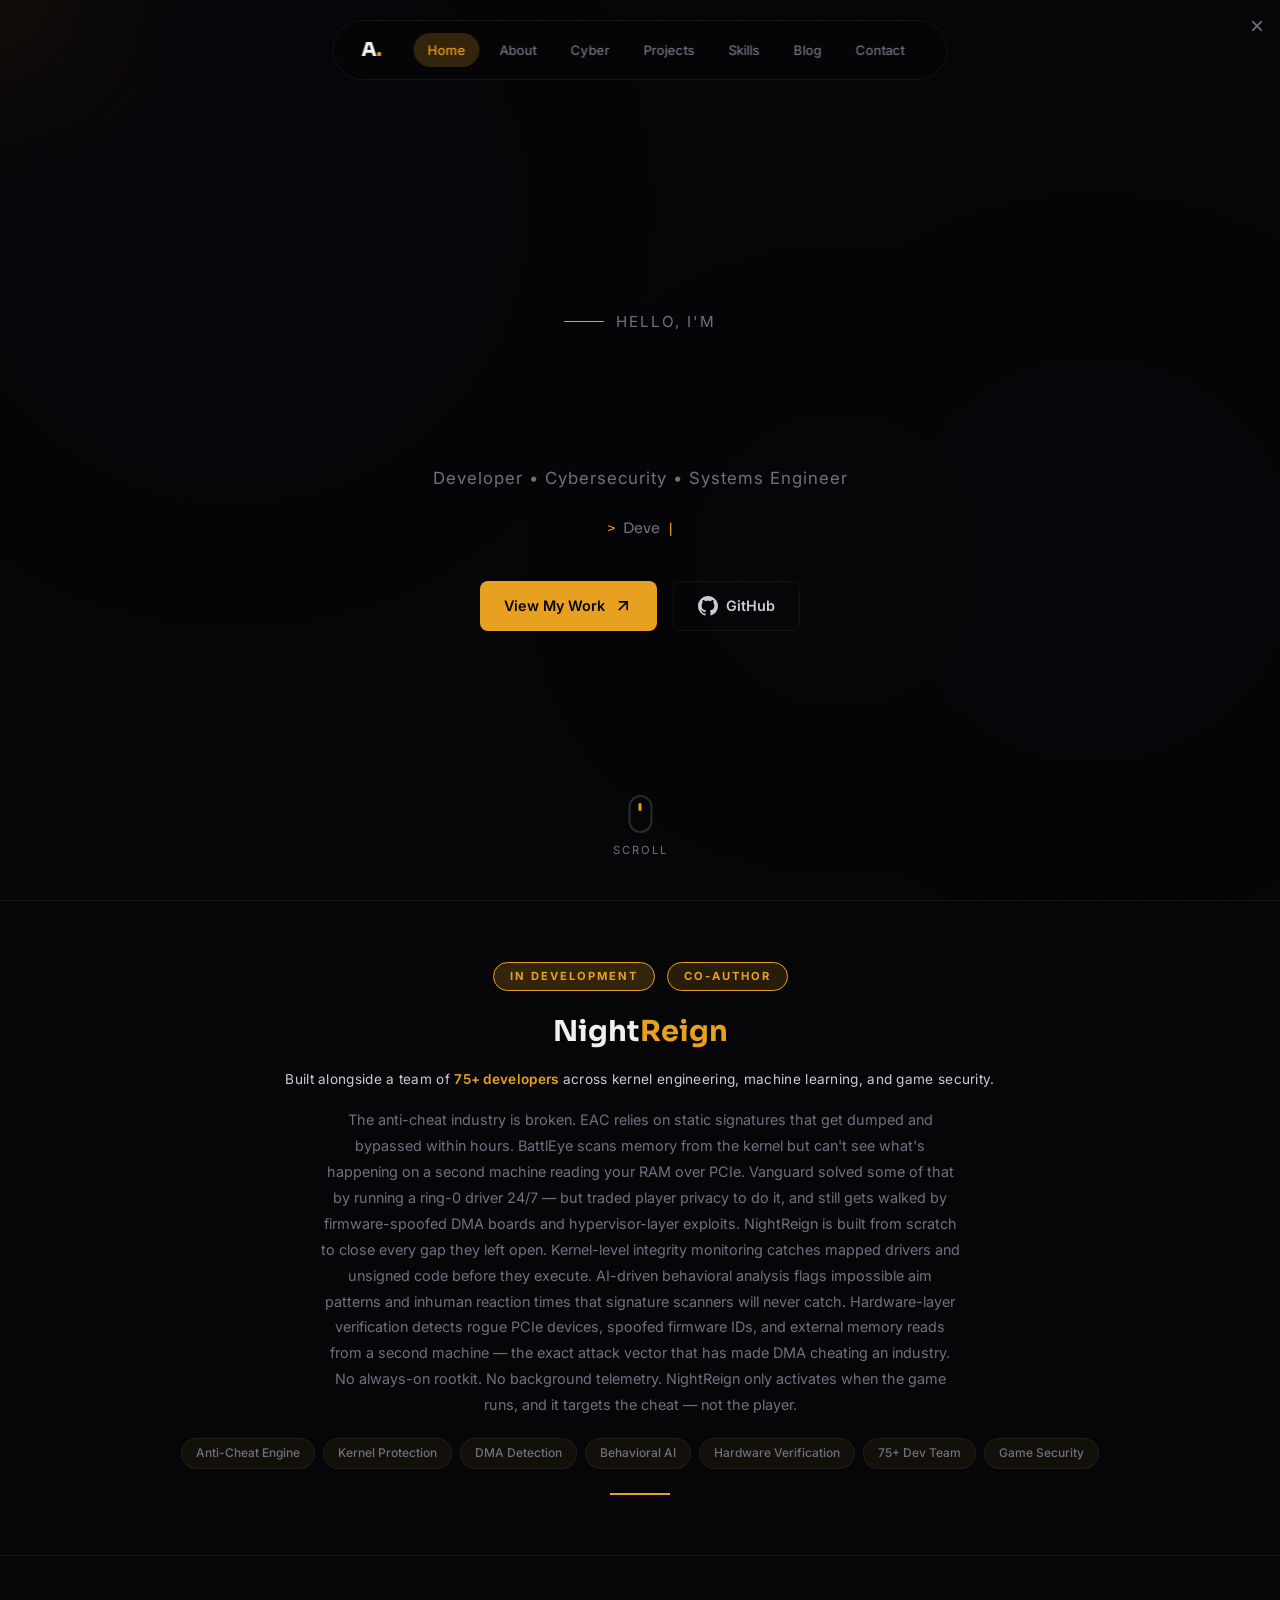
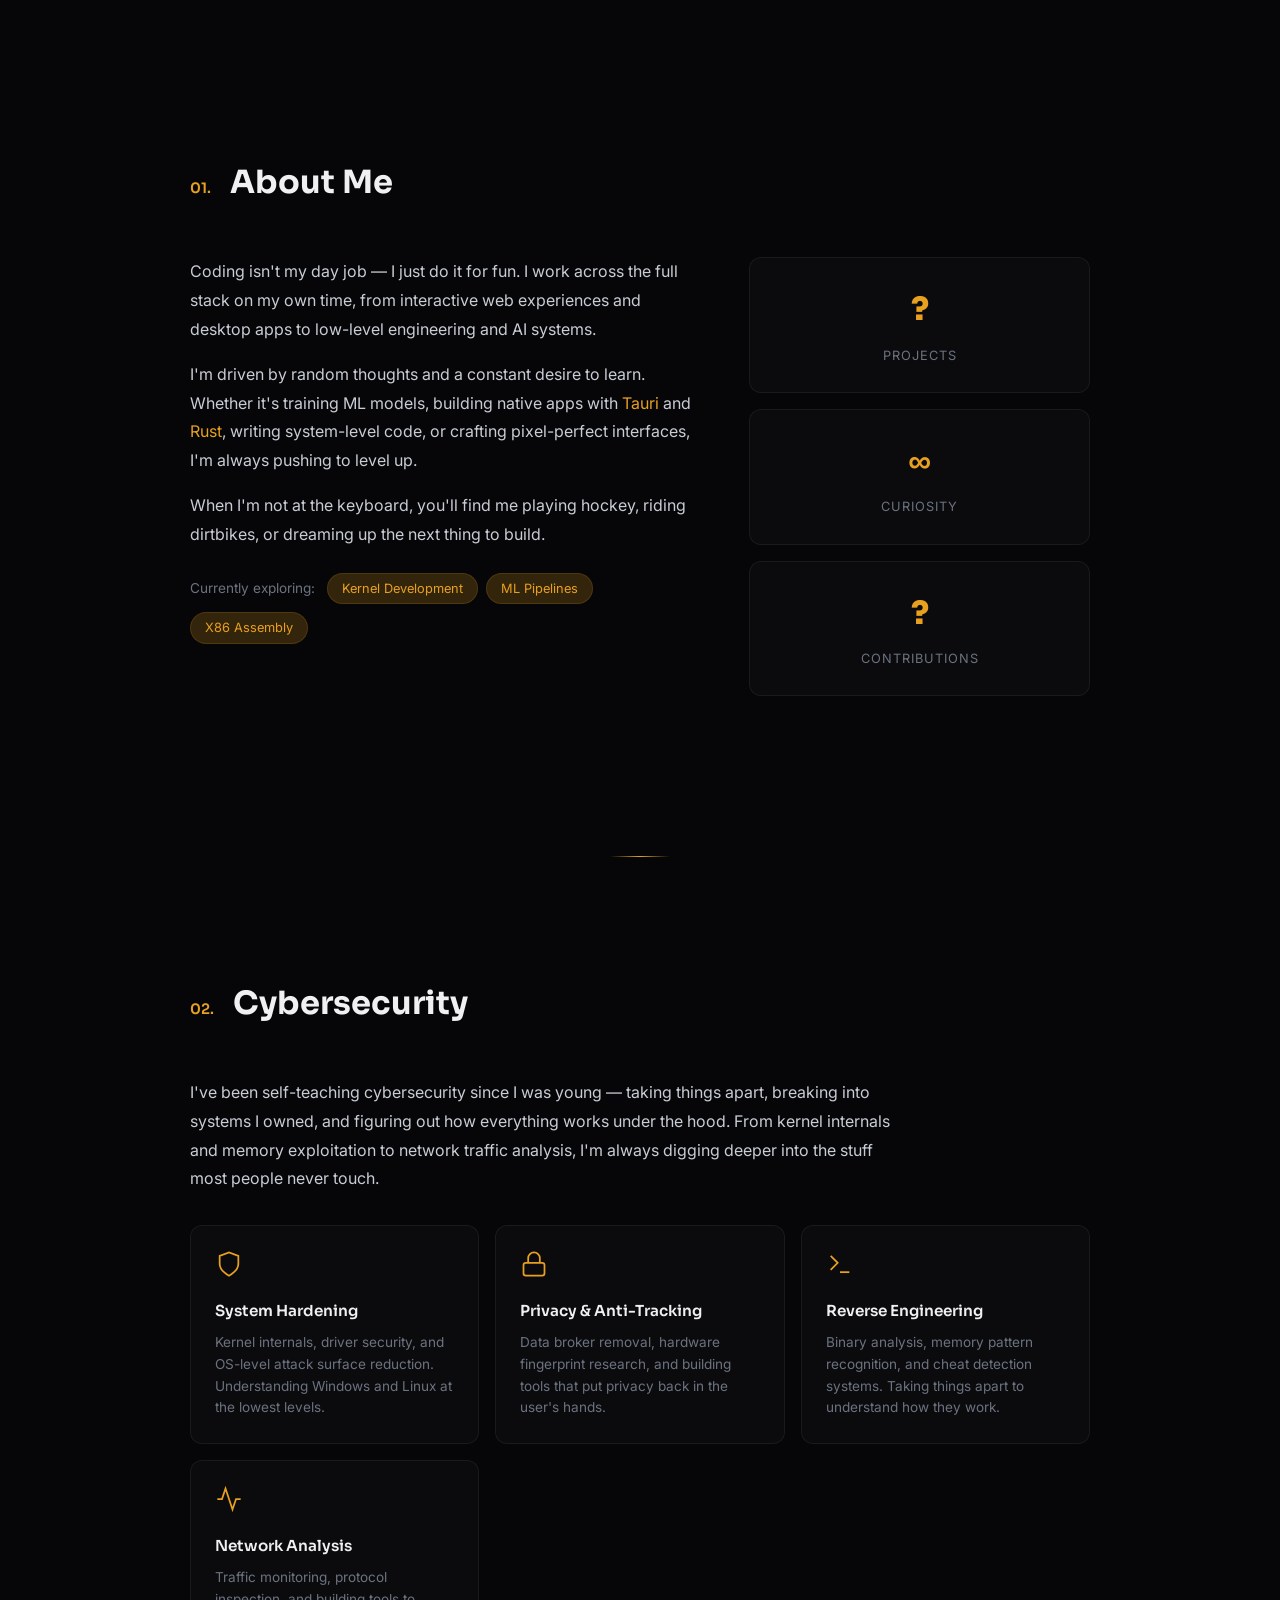
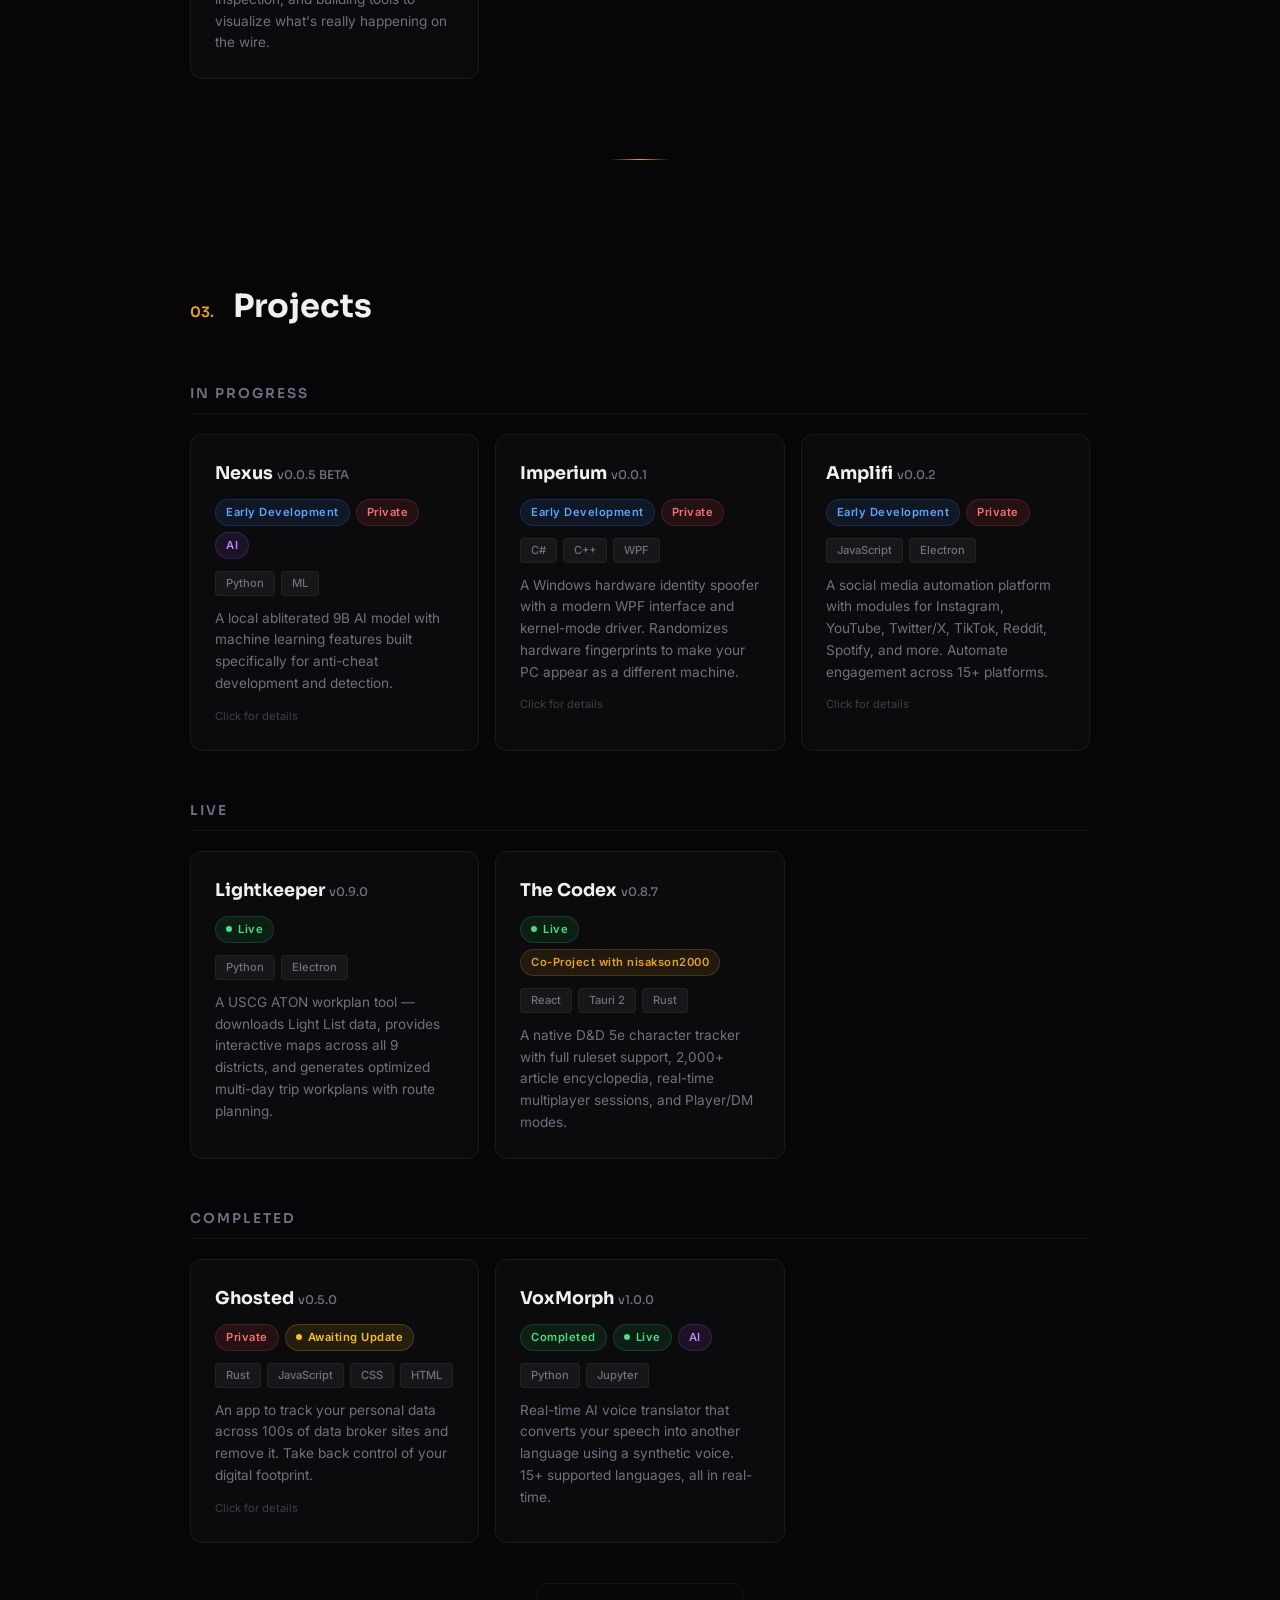
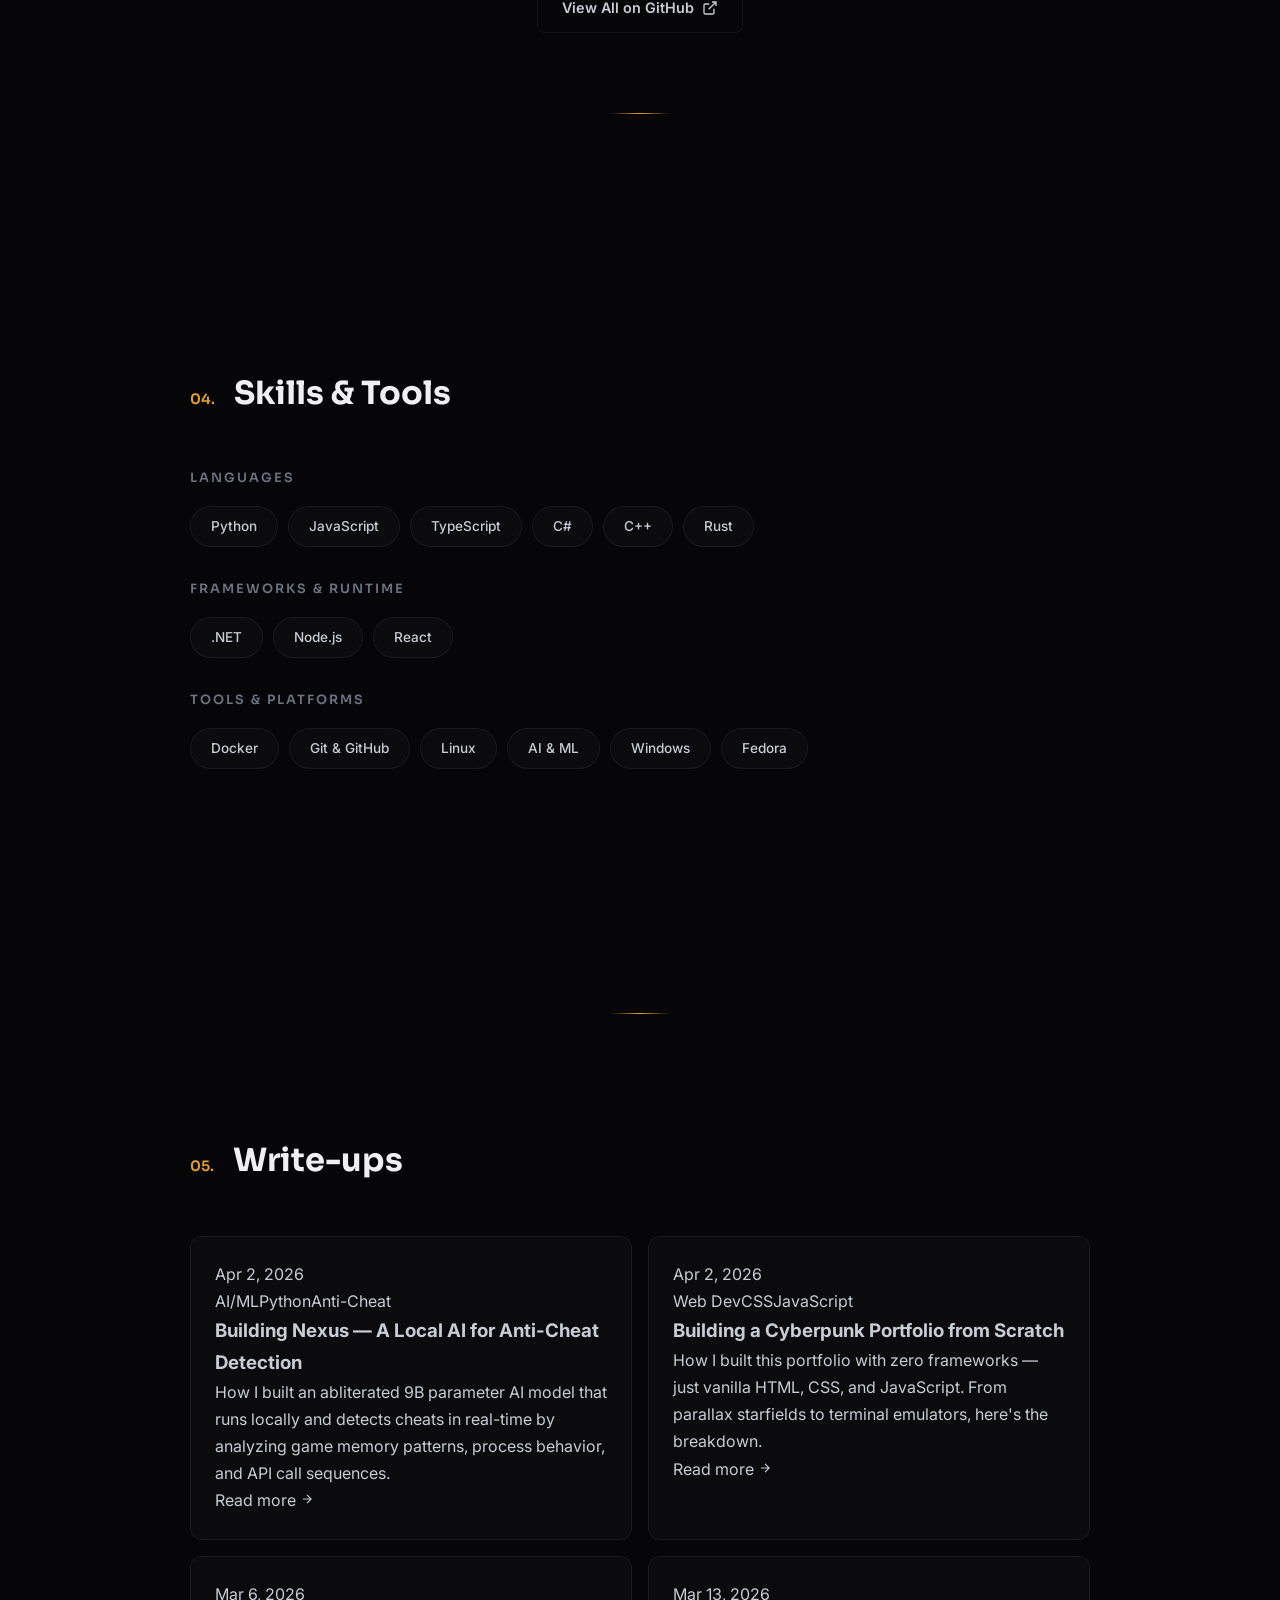
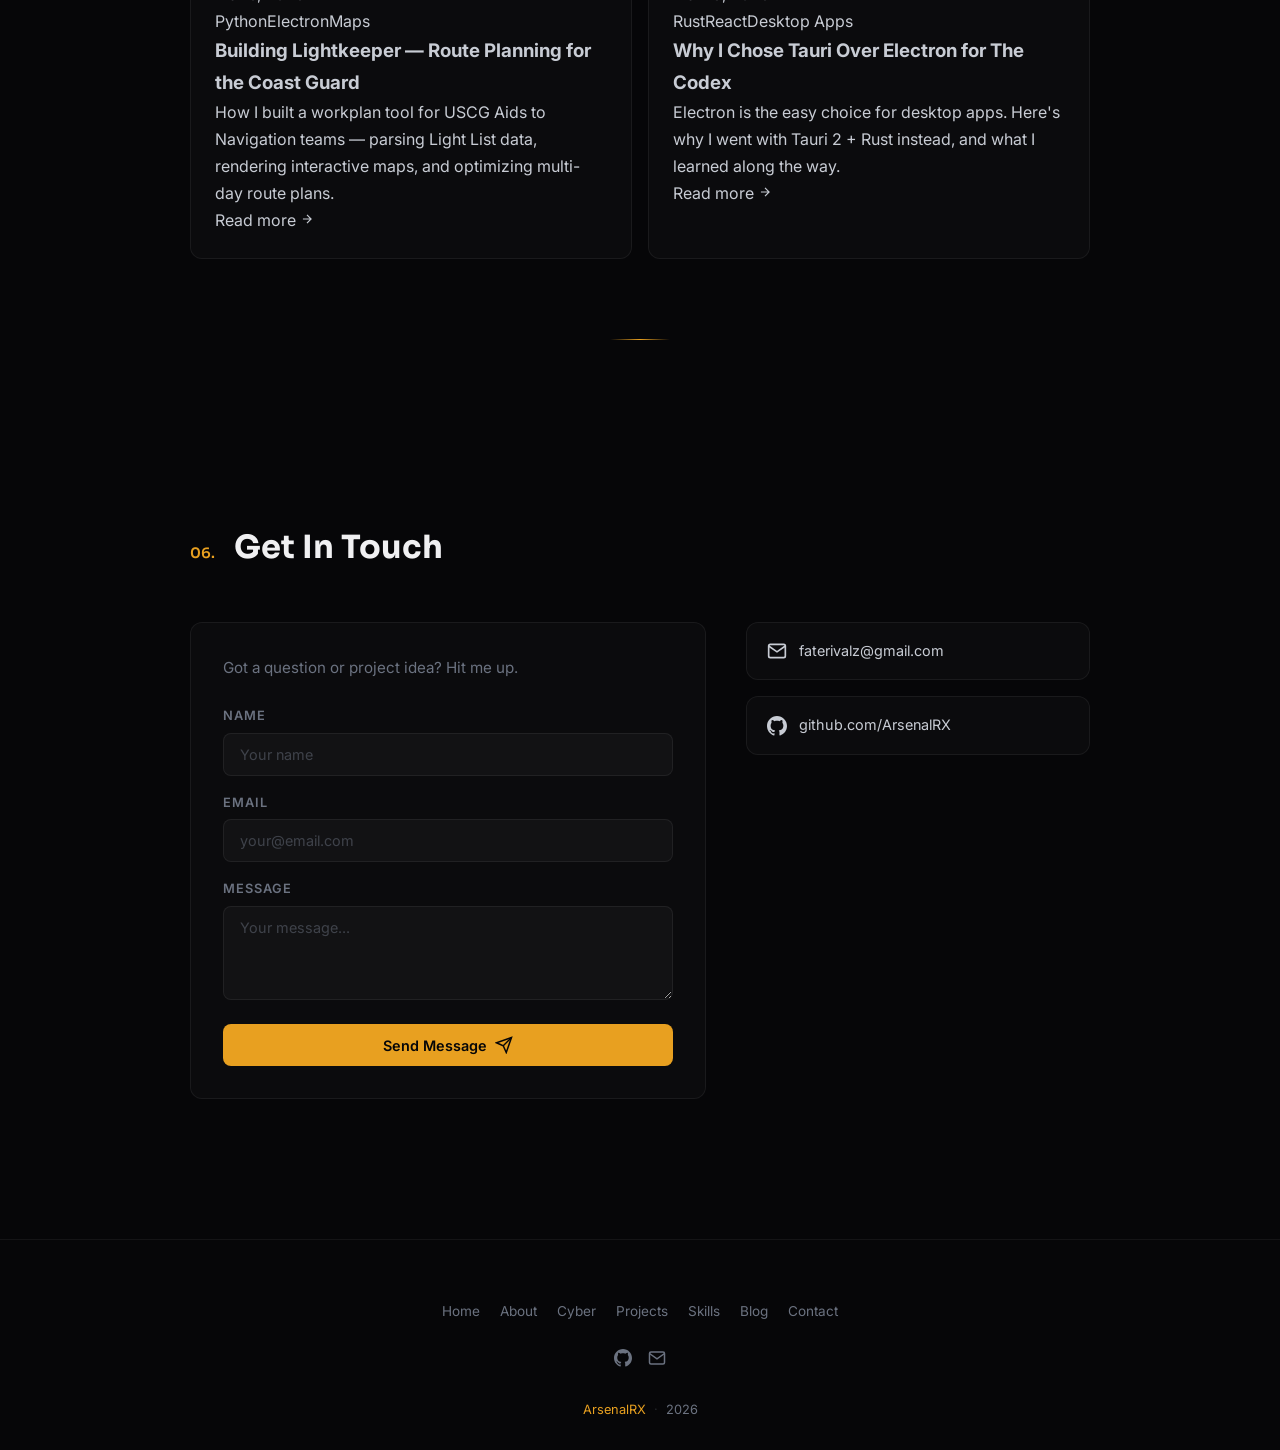
==== index.html @ f12e1b9f "Update site content" ====
<!DOCTYPE html>
<html lang="en">
<head>
  <meta charset="UTF-8" />
  <meta name="viewport" content="width=device-width, initial-scale=1.0" />
  <title>ArsenalRX</title>
  <meta name="description" content="ArsenalRX — Developer, Cybersecurity Enthusiast & Systems Engineer." />
  <meta property="og:title" content="ArsenalRX" />
  <meta property="og:description" content="Developer portfolio — cybersecurity, AI systems, and full-stack projects." />
  <meta property="og:type" content="website" />
  <meta property="og:url" content="https://arsenalrx.github.io" />
  <meta name="theme-color" content="#e8a020" />
  <meta http-equiv="Cache-Control" content="no-cache, no-store, must-revalidate" />
  <meta http-equiv="Pragma" content="no-cache" />
  <meta http-equiv="Expires" content="0" />
  <link rel="icon" href="data:image/svg+xml,<svg xmlns='http://www.w3.org/2000/svg' viewBox='0 0 100 100'><text y='.9em' font-size='90'>&#x26A1;</text></svg>" />
  <link rel="preconnect" href="https://fonts.googleapis.com" />
  <link rel="preconnect" href="https://fonts.gstatic.com" crossorigin />
  <link rel="stylesheet" href="style.css" id="mainStyle" />
  <link href="https://fonts.googleapis.com/css2?family=Sora:wght@300;400;500;600;700;800&family=Inter:wght@300;400;500;600;700&display=swap" rel="stylesheet" />
</head>
<body>

  <!-- Scroll Progress Bar -->
  <div class="scroll-progress" id="scrollProgress"></div>

  <!-- Mesh Gradient Background -->
  <div class="mesh-bg">
    <div class="mesh-blob mesh-1"></div>
    <div class="mesh-blob mesh-2"></div>
    <div class="mesh-blob mesh-3"></div>
  </div>

  <!-- Dot Grid Overlay -->
  <div class="dot-grid"></div>

  <!-- Cursor Glow -->
  <div class="cursor-glow" id="cursorGlow"></div>

  <!-- Back to Top -->
  <button class="top-btn" id="topBtn" aria-label="Back to top">
    <svg width="20" height="20" viewBox="0 0 24 24" fill="none" stroke="currentColor" stroke-width="2"><path d="M18 15l-6-6-6 6"/></svg>
  </button>

  <!-- Nav -->
  <nav class="nav" id="nav">
    <div class="nav-logo">A<span class="accent">.</span></div>
    <div class="nav-links">
      <a href="#home" class="nav-link active" data-section="home">Home</a>
      <a href="#about" class="nav-link" data-section="about">About</a>
      <a href="#cyber" class="nav-link" data-section="cyber">Cyber</a>
      <a href="#projects" class="nav-link" data-section="projects">Projects</a>
      <a href="#skills" class="nav-link" data-section="skills">Skills</a>
      <a href="#blog" class="nav-link" data-section="blog">Blog</a>
      <a href="#contact" class="nav-link" data-section="contact">Contact</a>
    </div>
    <div class="nav-hamburger" id="hamburger"><span></span><span></span><span></span></div>
  </nav>

  <!-- Mobile Menu -->
  <div class="mobile-menu" id="mobileMenu">
    <a href="#home" class="mobile-link">Home</a>
    <a href="#about" class="mobile-link">About</a>
    <a href="#cyber" class="mobile-link">Cyber</a>
    <a href="#projects" class="mobile-link">Projects</a>
    <a href="#skills" class="mobile-link">Skills</a>
    <a href="#blog" class="mobile-link">Blog</a>
    <a href="#contact" class="mobile-link">Contact</a>
  </div>

  <!-- ========== HERO ========== -->
  <section class="section hero" id="home">
    <div class="hero-content">
      <div class="hero-greeting reveal">
        <span class="greeting-line"></span>
        <span class="greeting-text">Hello, I'm</span>
      </div>
      <h1 class="hero-name reveal" id="heroName">Arsenal<span class="accent">RX</span></h1>
      <p class="hero-alias reveal">Developer &bull; Cybersecurity &bull; Systems Engineer</p>
      <div class="hero-tagline reveal">
        <span class="tagline-prefix">&gt;</span>
        <span class="typewriter" id="typewriter"></span>
        <span class="typewriter-cursor">|</span>
      </div>
      <div class="hero-cta reveal">
        <a href="#projects" class="btn btn-primary">
          <span>View My Work</span>
          <svg width="20" height="20" viewBox="0 0 24 24" fill="none" stroke="currentColor" stroke-width="2"><path d="M7 17l9.2-9.2M17 17V7H7"/></svg>
        </a>
        <a href="https://github.com/ArsenalRX" target="_blank" class="btn btn-ghost">
          <svg width="20" height="20" viewBox="0 0 24 24" fill="currentColor"><path d="M12 0C5.37 0 0 5.37 0 12c0 5.3 3.438 9.8 8.205 11.385.6.113.82-.258.82-.577 0-.285-.01-1.04-.015-2.04-3.338.724-4.042-1.61-4.042-1.61-.546-1.385-1.335-1.755-1.335-1.755-1.087-.744.084-.729.084-.729 1.205.084 1.838 1.236 1.838 1.236 1.07 1.835 2.809 1.305 3.495.998.108-.776.417-1.305.76-1.605-2.665-.3-5.466-1.332-5.466-5.93 0-1.31.465-2.38 1.235-3.22-.135-.303-.54-1.523.105-3.176 0 0 1.005-.322 3.3 1.23.96-.267 1.98-.399 3-.405 1.02.006 2.04.138 3 .405 2.28-1.552 3.285-1.23 3.285-1.23.645 1.653.24 2.873.12 3.176.765.84 1.23 1.91 1.23 3.22 0 4.61-2.805 5.625-5.475 5.92.42.36.81 1.096.81 2.22 0 1.605-.015 2.896-.015 3.286 0 .315.21.69.825.57C20.565 21.795 24 17.295 24 12c0-6.63-5.37-12-12-12z"/></svg>
          <span>GitHub</span>
        </a>
      </div>
    </div>
    <div class="scroll-indicator" id="scrollIndicator">
      <div class="scroll-mouse"><div class="scroll-wheel"></div></div>
      <span>Scroll</span>
    </div>
  </section>

  <!-- ========== NIGHTREIGN BANNER ========== -->
  <section class="nightreign-banner reveal" id="nightreign">
    <div class="nightreign-content">
      <div class="nightreign-badge">IN DEVELOPMENT</div>
      <div class="nightreign-badge nightreign-badge-flash">CO-AUTHOR</div>
      <h2 class="nightreign-title">Night<span class="accent">Reign</span></h2>
      <p class="nightreign-team">Built alongside a team of <strong>75+ developers</strong> across kernel engineering, machine learning, and game security.</p>
      <p class="nightreign-subtitle">The anti-cheat industry is broken. EAC relies on static signatures that get dumped and bypassed within hours. BattlEye scans memory from the kernel but can't see what's happening on a second machine reading your RAM over PCIe. Vanguard solved some of that by running a ring-0 driver 24/7 — but traded player privacy to do it, and still gets walked by firmware-spoofed DMA boards and hypervisor-layer exploits. NightReign is built from scratch to close every gap they left open. Kernel-level integrity monitoring catches mapped drivers and unsigned code before they execute. AI-driven behavioral analysis flags impossible aim patterns and inhuman reaction times that signature scanners will never catch. Hardware-layer verification detects rogue PCIe devices, spoofed firmware IDs, and external memory reads from a second machine — the exact attack vector that has made DMA cheating an industry. No always-on rootkit. No background telemetry. NightReign only activates when the game runs, and it targets the cheat — not the player.</p>
      <div class="nightreign-tags">
        <span class="nightreign-tag">Anti-Cheat Engine</span>
        <span class="nightreign-tag">Kernel Protection</span>
        <span class="nightreign-tag">DMA Detection</span>
        <span class="nightreign-tag">Behavioral AI</span>
        <span class="nightreign-tag">Hardware Verification</span>
        <span class="nightreign-tag">75+ Dev Team</span>
        <span class="nightreign-tag">Game Security</span>
      </div>
      <div class="nightreign-line"></div>
    </div>
  </section>

  <!-- ========== ABOUT ========== -->
  <section class="section" id="about">
    <div class="container">
      <h2 class="section-title reveal"><span class="section-number">01.</span> About Me</h2>
      <div class="about-grid">
        <div class="about-text reveal">
          <p>Coding isn't my day job — I just do it for fun. I work across the full stack on my own time, from interactive web experiences and desktop apps to low-level engineering and AI systems.</p>
          <p>I'm driven by random thoughts and a constant desire to learn. Whether it's training ML models, building native apps with <span class="accent">Tauri</span> and <span class="accent">Rust</span>, writing system-level code, or crafting pixel-perfect interfaces, I'm always pushing to level up.</p>
          <p>When I'm not at the keyboard, you'll find me playing hockey, riding dirtbikes, or dreaming up the next thing to build.</p>
          <div class="currently-learning">
            <span class="learning-label">Currently exploring:</span>
            <span class="learning-pill">Kernel Development</span>
            <span class="learning-pill">ML Pipelines</span>
            <span class="learning-pill">X86 Assembly</span>
          </div>
        </div>
        <div class="about-stats reveal">
          <div class="stat-card">
            <span class="stat-value" id="statProjects">0</span>
            <span class="stat-label">Projects</span>
          </div>
          <div class="stat-card">
            <span class="stat-value">&infin;</span>
            <span class="stat-label">Curiosity</span>
          </div>
          <div class="stat-card">
            <span class="stat-value" id="statContributions">0</span>
            <span class="stat-label">Contributions</span>
          </div>
        </div>
      </div>
    </div>
  </section>

  <!-- ========== CYBERSECURITY ========== -->
  <section class="section" id="cyber">
    <div class="container">
      <h2 class="section-title reveal"><span class="section-number">02.</span> Cybersecurity</h2>
      <div class="cyber-grid reveal">
        <div class="cyber-intro">
          <p>I've been self-teaching cybersecurity since I was young — taking things apart, breaking into systems I owned, and figuring out how everything works under the hood. From kernel internals and memory exploitation to network traffic analysis, I'm always digging deeper into the stuff most people never touch.</p>
        </div>
        <div class="cyber-focus-cards">
          <div class="cyber-card">
            <div class="cyber-card-icon">
              <svg width="28" height="28" viewBox="0 0 24 24" fill="none" stroke="var(--accent)" stroke-width="1.5"><path d="M12 22s8-4 8-10V5l-8-3-8 3v7c0 6 8 10 8 10z"/></svg>
            </div>
            <h4>System Hardening</h4>
            <p>Kernel internals, driver security, and OS-level attack surface reduction. Understanding Windows and Linux at the lowest levels.</p>
          </div>
          <div class="cyber-card">
            <div class="cyber-card-icon">
              <svg width="28" height="28" viewBox="0 0 24 24" fill="none" stroke="var(--accent)" stroke-width="1.5"><rect x="3" y="11" width="18" height="11" rx="2" ry="2"/><path d="M7 11V7a5 5 0 0110 0v4"/></svg>
            </div>
            <h4>Privacy & Anti-Tracking</h4>
            <p>Data broker removal, hardware fingerprint research, and building tools that put privacy back in the user's hands.</p>
          </div>
          <div class="cyber-card">
            <div class="cyber-card-icon">
              <svg width="28" height="28" viewBox="0 0 24 24" fill="none" stroke="var(--accent)" stroke-width="1.5"><polyline points="4 17 10 11 4 5"/><line x1="12" y1="19" x2="20" y2="19"/></svg>
            </div>
            <h4>Reverse Engineering</h4>
            <p>Binary analysis, memory pattern recognition, and cheat detection systems. Taking things apart to understand how they work.</p>
          </div>
          <div class="cyber-card">
            <div class="cyber-card-icon">
              <svg width="28" height="28" viewBox="0 0 24 24" fill="none" stroke="var(--accent)" stroke-width="1.5"><path d="M22 12h-4l-3 9L9 3l-3 9H2"/></svg>
            </div>
            <h4>Network Analysis</h4>
            <p>Traffic monitoring, protocol inspection, and building tools to visualize what's really happening on the wire.</p>
          </div>
        </div>
      </div>
    </div>
  </section>

  <!-- ========== PROJECTS ========== -->
  <section class="section" id="projects">
    <div class="container">
      <h2 class="section-title reveal"><span class="section-number">03.</span> Projects</h2>

      <h3 class="projects-category-title reveal">In Progress</h3>
      <div class="projects-grid">
        <div class="project-card reveal" data-lang="python">
          <h3 class="project-name">Nexus <span class="project-version">v0.0.5 BETA</span></h3>
          <div class="project-badges">
            <span class="project-badge early-dev">Early Development</span>
            <span class="project-badge private">Private</span>
            <span class="project-badge ai-badge">AI</span>
          </div>
          <div class="project-tags">
            <span class="tech-tag">Python</span>
            <span class="tech-tag">ML</span>
          </div>
          <p class="project-desc">A local abliterated 9B AI model with machine learning features built specifically for anti-cheat development and detection.</p>
          <span class="project-click-hint">Click for details</span>
        </div>

        <div class="project-card reveal" data-lang="csharp">
          <h3 class="project-name">Imperium <span class="project-version">v0.0.1</span></h3>
          <div class="project-badges">
            <span class="project-badge early-dev">Early Development</span>
            <span class="project-badge private">Private</span>
          </div>
          <div class="project-tags">
            <span class="tech-tag">C#</span>
            <span class="tech-tag">C++</span>
            <span class="tech-tag">WPF</span>
          </div>
          <p class="project-desc">A Windows hardware identity spoofer with a modern WPF interface and kernel-mode driver. Randomizes hardware fingerprints to make your PC appear as a different machine.</p>
          <span class="project-click-hint">Click for details</span>
        </div>

        <div class="project-card reveal" data-lang="js">
          <h3 class="project-name">Amplifi <span class="project-version">v0.0.2</span></h3>
          <div class="project-badges">
            <span class="project-badge early-dev">Early Development</span>
            <span class="project-badge private">Private</span>
          </div>
          <div class="project-tags">
            <span class="tech-tag">JavaScript</span>
            <span class="tech-tag">Electron</span>
          </div>
          <p class="project-desc">A social media automation platform with modules for Instagram, YouTube, Twitter/X, TikTok, Reddit, Spotify, and more. Automate engagement across 15+ platforms.</p>
          <span class="project-click-hint">Click for details</span>
        </div>
      </div>

      <h3 class="projects-category-title reveal">Live</h3>
      <div class="projects-grid">
        <a href="https://github.com/ArsenalRX/lightkeeper-releases/releases/tag/v0.9.0" target="_blank" class="project-card project-card-link reveal" data-lang="python">
          <h3 class="project-name">Lightkeeper <span class="project-version">v0.9.0</span></h3>
          <div class="project-badges">
            <span class="project-badge live-pulse"><span class="pulse-dot"></span> Live</span>
          </div>
          <div class="project-tags">
            <span class="tech-tag">Python</span>
            <span class="tech-tag">Electron</span>
          </div>
          <p class="project-desc">A USCG ATON workplan tool — downloads Light List data, provides interactive maps across all 9 districts, and generates optimized multi-day trip workplans with route planning.</p>
        </a>

        <a href="https://github.com/nisakson2000/dnd-tracker/releases/tag/v0.8.7" target="_blank" class="project-card project-card-link reveal" data-lang="react">
          <h3 class="project-name">The Codex <span class="project-version">v0.8.7</span></h3>
          <div class="project-badges">
            <span class="project-badge live-pulse"><span class="pulse-dot"></span> Live</span>
            <span class="project-badge co-project">Co-Project with nisakson2000</span>
          </div>
          <div class="project-tags">
            <span class="tech-tag">React</span>
            <span class="tech-tag">Tauri 2</span>
            <span class="tech-tag">Rust</span>
          </div>
          <p class="project-desc">A native D&D 5e character tracker with full ruleset support, 2,000+ article encyclopedia, real-time multiplayer sessions, and Player/DM modes.</p>
        </a>
      </div>

      <h3 class="projects-category-title reveal">Completed</h3>
      <div class="projects-grid">
        <div class="project-card reveal" data-lang="rust">
          <h3 class="project-name">Ghosted <span class="project-version">v0.5.0</span></h3>
          <div class="project-badges">
            <span class="project-badge private">Private</span>
            <span class="project-badge updating-pulse"><span class="update-dot"></span> Awaiting Update</span>
          </div>
          <div class="project-tags">
            <span class="tech-tag">Rust</span>
            <span class="tech-tag">JavaScript</span>
            <span class="tech-tag">CSS</span>
            <span class="tech-tag">HTML</span>
          </div>
          <p class="project-desc">An app to track your personal data across 100s of data broker sites and remove it. Take back control of your digital footprint.</p>
          <span class="project-click-hint">Click for details</span>
        </div>

        <a href="https://github.com/ArsenalRX/voxmorph" target="_blank" class="project-card project-card-link reveal" data-lang="python">
          <h3 class="project-name">VoxMorph <span class="project-version">v1.0.0</span></h3>
          <div class="project-badges">
            <span class="project-badge completed">Completed</span>
            <span class="project-badge live-pulse"><span class="pulse-dot"></span> Live</span>
            <span class="project-badge ai-badge">AI</span>
          </div>
          <div class="project-tags">
            <span class="tech-tag">Python</span>
            <span class="tech-tag">Jupyter</span>
          </div>
          <p class="project-desc">Real-time AI voice translator that converts your speech into another language using a synthetic voice. 15+ supported languages, all in real-time.</p>
        </a>
      </div>

      <div class="projects-cta reveal">
        <a href="https://github.com/ArsenalRX?tab=repositories" target="_blank" class="btn btn-ghost">
          View All on GitHub
          <svg width="16" height="16" viewBox="0 0 24 24" fill="none" stroke="currentColor" stroke-width="2"><path d="M18 13v6a2 2 0 01-2 2H5a2 2 0 01-2-2V8a2 2 0 012-2h6M15 3h6v6M10 14L21 3"/></svg>
        </a>
      </div>
    </div>
  </section>

  <!-- ========== SKILLS ========== -->
  <section class="section" id="skills">
    <div class="container">
      <h2 class="section-title reveal"><span class="section-number">04.</span> Skills & Tools</h2>

      <div class="skills-category reveal">
        <h4 class="skills-category-label">Languages</h4>
        <div class="skills-pills">
          <span class="skill-pill">Python</span>
          <span class="skill-pill">JavaScript</span>
          <span class="skill-pill">TypeScript</span>
          <span class="skill-pill">C#</span>
          <span class="skill-pill">C++</span>
          <span class="skill-pill">Rust</span>
        </div>
      </div>

      <div class="skills-category reveal">
        <h4 class="skills-category-label">Frameworks & Runtime</h4>
        <div class="skills-pills">
          <span class="skill-pill">.NET</span>
          <span class="skill-pill">Node.js</span>
          <span class="skill-pill">React</span>
        </div>
      </div>

      <div class="skills-category reveal">
        <h4 class="skills-category-label">Tools & Platforms</h4>
        <div class="skills-pills">
          <span class="skill-pill">Docker</span>
          <span class="skill-pill">Git & GitHub</span>
          <span class="skill-pill">Linux</span>
          <span class="skill-pill">AI & ML</span>
          <span class="skill-pill">Windows</span>
          <span class="skill-pill">Fedora</span>
        </div>
      </div>
    </div>
  </section>

  <!-- ========== BLOG ========== -->
  <section class="section" id="blog">
    <div class="container">
      <h2 class="section-title reveal"><span class="section-number">05.</span> Write-ups</h2>
      <div class="blog-grid" id="blogGrid"></div>
    </div>
  </section>

  <!-- ========== CONTACT ========== -->
  <section class="section" id="contact">
    <div class="container">
      <h2 class="section-title reveal"><span class="section-number">06.</span> Get In Touch</h2>
      <div class="contact-grid reveal">
        <div class="contact-form-card">
          <p class="contact-text">Got a question or project idea? Hit me up.</p>
          <form class="contact-form" id="contactForm" action="https://formspree.io/f/mbdppgnv" method="POST">
            <div class="form-group">
              <label for="contactName">Name</label>
              <input type="text" id="contactName" name="name" placeholder="Your name" required />
            </div>
            <div class="form-group">
              <label for="contactEmail">Email</label>
              <input type="email" id="contactEmail" name="email" placeholder="your@email.com" required />
            </div>
            <div class="form-group">
              <label for="contactMessage">Message</label>
              <textarea id="contactMessage" name="message" rows="4" placeholder="Your message..." required></textarea>
            </div>
            <button type="submit" class="btn btn-primary contact-submit">
              <span>Send Message</span>
              <svg width="18" height="18" viewBox="0 0 24 24" fill="none" stroke="currentColor" stroke-width="2"><line x1="22" y1="2" x2="11" y2="13"/><polygon points="22 2 15 22 11 13 2 9 22 2"/></svg>
            </button>
          </form>
          <div class="transmission-sent" id="transmissionSent">
            <p>Message sent successfully!</p>
          </div>
        </div>
        <div class="contact-info reveal">
          <div class="contact-links">
            <a href="mailto:faterivalz@gmail.com" class="contact-link-item">
              <svg width="20" height="20" viewBox="0 0 24 24" fill="none" stroke="currentColor" stroke-width="2"><path d="M4 4h16c1.1 0 2 .9 2 2v12c0 1.1-.9 2-2 2H4c-1.1 0-2-.9-2-2V6c0-1.1.9-2 2-2z"/><polyline points="22,6 12,13 2,6"/></svg>
              <span>faterivalz@gmail.com</span>
            </a>
            <a href="https://github.com/ArsenalRX" target="_blank" class="contact-link-item">
              <svg width="20" height="20" viewBox="0 0 24 24" fill="currentColor"><path d="M12 0C5.37 0 0 5.37 0 12c0 5.3 3.438 9.8 8.205 11.385.6.113.82-.258.82-.577 0-.285-.01-1.04-.015-2.04-3.338.724-4.042-1.61-4.042-1.61-.546-1.385-1.335-1.755-1.335-1.755-1.087-.744.084-.729.084-.729 1.205.084 1.838 1.236 1.838 1.236 1.07 1.835 2.809 1.305 3.495.998.108-.776.417-1.305.76-1.605-2.665-.3-5.466-1.332-5.466-5.93 0-1.31.465-2.38 1.235-3.22-.135-.303-.54-1.523.105-3.176 0 0 1.005-.322 3.3 1.23.96-.267 1.98-.399 3-.405 1.02.006 2.04.138 3 .405 2.28-1.552 3.285-1.23 3.285-1.23.645 1.653.24 2.873.12 3.176.765.84 1.23 1.91 1.23 3.22 0 4.61-2.805 5.625-5.475 5.92.42.36.81 1.096.81 2.22 0 1.605-.015 2.896-.015 3.286 0 .315.21.69.825.57C20.565 21.795 24 17.295 24 12c0-6.63-5.37-12-12-12z"/></svg>
              <span>github.com/ArsenalRX</span>
            </a>
          </div>
        </div>
      </div>
    </div>
  </section>

  <!-- Footer -->
  <footer class="footer">
    <div class="footer-nav">
      <a href="#home">Home</a>
      <a href="#about">About</a>
      <a href="#cyber">Cyber</a>
      <a href="#projects">Projects</a>
      <a href="#skills">Skills</a>
      <a href="#blog">Blog</a>
      <a href="#contact">Contact</a>
    </div>
    <div class="footer-social">
      <a href="https://github.com/ArsenalRX" target="_blank" aria-label="GitHub">
        <svg width="18" height="18" viewBox="0 0 24 24" fill="currentColor"><path d="M12 0C5.37 0 0 5.37 0 12c0 5.3 3.438 9.8 8.205 11.385.6.113.82-.258.82-.577 0-.285-.01-1.04-.015-2.04-3.338.724-4.042-1.61-4.042-1.61-.546-1.385-1.335-1.755-1.335-1.755-1.087-.744.084-.729.084-.729 1.205.084 1.838 1.236 1.838 1.236 1.07 1.835 2.809 1.305 3.495.998.108-.776.417-1.305.76-1.605-2.665-.3-5.466-1.332-5.466-5.93 0-1.31.465-2.38 1.235-3.22-.135-.303-.54-1.523.105-3.176 0 0 1.005-.322 3.3 1.23.96-.267 1.98-.399 3-.405 1.02.006 2.04.138 3 .405 2.28-1.552 3.285-1.23 3.285-1.23.645 1.653.24 2.873.12 3.176.765.84 1.23 1.91 1.23 3.22 0 4.61-2.805 5.625-5.475 5.92.42.36.81 1.096.81 2.22 0 1.605-.015 2.896-.015 3.286 0 .315.21.69.825.57C20.565 21.795 24 17.295 24 12c0-6.63-5.37-12-12-12z"/></svg>
      </a>
      <a href="mailto:faterivalz@gmail.com" aria-label="Email">
        <svg width="18" height="18" viewBox="0 0 24 24" fill="none" stroke="currentColor" stroke-width="2"><path d="M4 4h16c1.1 0 2 .9 2 2v12c0 1.1-.9 2-2 2H4c-1.1 0-2-.9-2-2V6c0-1.1.9-2 2-2z"/><polyline points="22,6 12,13 2,6"/></svg>
      </a>
    </div>
    <div class="footer-content" id="footerContent">
      <span class="accent">ArsenalRX</span>
      <span class="footer-dot">&middot;</span>
      <span id="currentYear"></span>
    </div>
  </footer>

  <!-- Project detail modal -->
  <div class="project-modal-overlay" id="projectModal">
    <div class="project-modal">
      <button class="modal-close" id="modalClose">&times;</button>
      <h3 class="modal-title" id="modalTitle"></h3>
      <div class="modal-badges" id="modalBadges"></div>
      <div class="modal-tags" id="modalTags"></div>
      <p class="modal-desc" id="modalDesc"></p>
      <div class="modal-details" id="modalDetails"></div>
      <div class="modal-link-row" id="modalLinkRow"></div>
    </div>
  </div>

  <!-- ========== SCRIPT LOADER ========== -->
  <script>
    var t = Date.now();
    document.getElementById('mainStyle').href = 'style.css?t=' + t;
    var jsFiles = [
      'js/constants.js',
      'js/typewriter.js',
      'js/nav.js',
      'js/projects.js',
      'js/blog.js',
      'js/contact.js',
      'js/animations.js',
      'js/init.js'
    ];
    jsFiles.forEach(function(file) {
      if (file) {
        var s = document.createElement('script');
        s.src = file + '?t=' + t;
        s.async = false;
        document.body.appendChild(s);
      }
    });
  </script>
</body>
</html>
---- style.css ----
/* ========== RESET & BASE ========== */
*, *::before, *::after { margin: 0; padding: 0; box-sizing: border-box; }

:root {
  --bg: #060608;
  --bg-card: rgba(255, 255, 255, 0.025);
  --bg-card-hover: rgba(255, 255, 255, 0.05);
  --text: #c8ccd4;
  --text-dim: #6b7280;
  --text-bright: #f0f0f2;
  --accent: #e8a020;
  --accent-glow: rgba(232, 160, 32, 0.2);
  --accent-hover: #f0be50;
  --border: rgba(255, 255, 255, 0.06);
  --border-hover: rgba(232, 160, 32, 0.3);
  --radius: 12px;
  --transition: 0.3s cubic-bezier(0.4, 0, 0.2, 1);
}

html { scroll-behavior: smooth; scrollbar-width: thin; scrollbar-color: var(--accent) var(--bg); }

body {
  font-family: 'Inter', -apple-system, sans-serif;
  background: var(--bg);
  color: var(--text);
  overflow-x: hidden;
  line-height: 1.7;
}

a { color: inherit; text-decoration: none; }
strong { color: var(--text-bright); font-weight: 600; }
.accent { color: var(--accent); }

/* ========== SCROLL PROGRESS ========== */
.scroll-progress {
  position: fixed; top: 0; left: 0; height: 2px; width: 0%;
  background: linear-gradient(90deg, var(--accent), var(--accent-hover));
  z-index: 10000; transition: width 0.1s linear;
}

/* ========== MESH GRADIENT BACKGROUND ========== */
.mesh-bg {
  position: fixed; top: 0; left: 0; width: 100%; height: 100%;
  z-index: -2; overflow: hidden;
}
.mesh-blob {
  position: absolute; border-radius: 50%; filter: blur(120px); opacity: 0.08;
}
.mesh-1 {
  width: 600px; height: 600px; top: -10%; left: -5%;
  background: radial-gradient(circle, #3a1a5e, transparent);
  animation: meshDrift1 30s ease-in-out infinite;
}
.mesh-2 {
  width: 500px; height: 500px; bottom: 10%; right: -5%;
  background: radial-gradient(circle, #1a2a4e, transparent);
  animation: meshDrift2 35s ease-in-out infinite;
}
.mesh-3 {
  width: 400px; height: 400px; top: 40%; left: 50%;
  background: radial-gradient(circle, #2a1a1a, transparent);
  animation: meshDrift3 25s ease-in-out infinite;
}
@keyframes meshDrift1 { 0%, 100% { transform: translate(0, 0); } 50% { transform: translate(80px, 60px); } }
@keyframes meshDrift2 { 0%, 100% { transform: translate(0, 0); } 50% { transform: translate(-60px, -40px); } }
@keyframes meshDrift3 { 0%, 100% { transform: translate(0, 0); } 50% { transform: translate(40px, -50px); } }

/* ========== DOT GRID ========== */
.dot-grid {
  position: fixed; top: 0; left: 0; width: 100%; height: 100%;
  z-index: -1; pointer-events: none; opacity: 0.3;
  background-image: radial-gradient(circle, rgba(255,255,255,0.07) 1px, transparent 1px);
  background-size: 40px 40px;
}

/* ========== BACK TO TOP ========== */
.top-btn {
  position: fixed; bottom: 30px; right: 30px; z-index: 999;
  width: 44px; height: 44px; border-radius: 50%;
  background: var(--bg-card); border: 1px solid var(--border);
  color: var(--text-dim); cursor: pointer;
  display: flex; align-items: center; justify-content: center;
  opacity: 0; transform: translateY(10px);
  transition: all var(--transition); pointer-events: none;
}
.top-btn.visible { opacity: 1; transform: translateY(0); pointer-events: auto; }
.top-btn:hover { color: var(--accent); border-color: var(--border-hover); }

/* ========== NAV ========== */
.nav {
  position: fixed; top: 20px; left: 50%; transform: translateX(-50%);
  z-index: 1000; display: flex; align-items: center; gap: 32px;
  padding: 12px 28px; border-radius: 50px;
  background: rgba(6, 6, 8, 0.85); backdrop-filter: blur(20px);
  border: 1px solid var(--border);
  transition: all var(--transition);
}
.nav.scrolled { border-color: var(--border-hover); box-shadow: 0 4px 30px rgba(0,0,0,0.3); }
.nav-logo { font-family: 'Sora', sans-serif; font-weight: 800; font-size: 1.2rem; color: var(--text-bright); }
.nav-links { display: flex; gap: 6px; }
.nav-link {
  font-size: 0.82rem; font-weight: 500; padding: 6px 14px;
  border-radius: 20px; color: var(--text-dim);
  transition: all var(--transition);
}
.nav-link:hover, .nav-link.active { color: var(--accent); }
.nav-link.active { background: var(--accent-glow); }
.nav-hamburger {
  display: none; flex-direction: column; gap: 5px; cursor: pointer; padding: 6px;
}
.nav-hamburger span {
  display: block; width: 22px; height: 2px; background: var(--text-dim);
  border-radius: 2px; transition: all var(--transition);
}
.nav-hamburger.open span:nth-child(1) { transform: rotate(45deg) translate(4px, 5px); }
.nav-hamburger.open span:nth-child(2) { opacity: 0; }
.nav-hamburger.open span:nth-child(3) { transform: rotate(-45deg) translate(4px, -5px); }

/* ========== MOBILE MENU ========== */
.mobile-menu {
  position: fixed; top: 0; left: 0; width: 100%; height: 100vh;
  z-index: 999; display: none; flex-direction: column;
  align-items: center; justify-content: center; gap: 20px;
  background: rgba(6, 6, 8, 0.97); backdrop-filter: blur(20px);
}
.mobile-menu.open { display: flex; }
.mobile-link {
  font-family: 'Sora', sans-serif; font-size: 1.4rem; font-weight: 600;
  color: var(--text-dim); transition: color var(--transition);
}
.mobile-link:hover { color: var(--accent); }

@media (max-width: 768px) {
  .nav-links { display: none; }
  .nav-hamburger { display: flex; }
}

/* ========== SECTIONS ========== */
.section {
  min-height: 100vh; display: flex; align-items: center;
  padding: 120px 20px 80px;
  position: relative;
}
.container { max-width: 900px; margin: 0 auto; width: 100%; }

.section-title {
  font-family: 'Sora', sans-serif; font-size: 2rem; font-weight: 700;
  color: var(--text-bright); margin-bottom: 48px;
}
.section-number {
  color: var(--accent); font-size: 0.9rem; font-weight: 600;
  margin-right: 12px;
}

/* ========== SECTION DIVIDERS ========== */
.section + .section::before {
  content: ''; position: absolute; top: 0; left: 50%;
  transform: translateX(-50%); width: 60px; height: 1px;
  background: linear-gradient(90deg, transparent, var(--accent), transparent);
}

/* ========== REVEAL ANIMATION ========== */
.reveal {
  opacity: 0; transform: translateY(30px);
  transition: opacity 0.6s ease, transform 0.6s ease;
}
.reveal.visible { opacity: 1; transform: translateY(0); }

/* ========== HERO ========== */
.hero { text-align: center; }
.hero-content { max-width: 700px; margin: 0 auto; }
.hero-greeting { display: flex; align-items: center; justify-content: center; gap: 12px; margin-bottom: 16px; }
.greeting-line { width: 40px; height: 1px; background: var(--accent); }
.greeting-text { font-size: 0.95rem; color: var(--text-dim); font-weight: 400; letter-spacing: 2px; text-transform: uppercase; }
.hero-name {
  font-family: 'Sora', sans-serif; font-size: clamp(3rem, 8vw, 5.5rem);
  font-weight: 800; color: var(--text-bright);
  background: linear-gradient(135deg, var(--text-bright) 0%, var(--accent) 100%);
  -webkit-background-clip: text; -webkit-text-fill-color: transparent;
  background-clip: text; line-height: 1.1; margin-bottom: 16px;
}
.hero-alias { font-size: 1.05rem; color: var(--text-dim); margin-bottom: 24px; letter-spacing: 1px; }
.hero-tagline { display: flex; align-items: center; justify-content: center; gap: 8px; margin-bottom: 40px; font-family: 'Sora', monospace; font-size: 0.9rem; color: var(--text-dim); }
.tagline-prefix { color: var(--accent); }
.typewriter-cursor { color: var(--accent); animation: blink 1s step-end infinite; }
@keyframes blink { 0%, 100% { opacity: 1; } 50% { opacity: 0; } }

/* ========== BUTTONS ========== */
.btn {
  display: inline-flex; align-items: center; gap: 8px;
  padding: 12px 24px; border-radius: 8px; font-size: 0.9rem;
  font-weight: 600; cursor: pointer; transition: all var(--transition);
  border: none; font-family: 'Inter', sans-serif;
}
.btn-primary {
  background: var(--accent); color: #060608;
}
.btn-primary:hover { background: var(--accent-hover); transform: translateY(-2px); box-shadow: 0 8px 30px var(--accent-glow); }
.btn-ghost {
  background: transparent; color: var(--text);
  border: 1px solid var(--border);
}
.btn-ghost:hover { border-color: var(--accent); color: var(--accent); }
.hero-cta { display: flex; gap: 16px; justify-content: center; flex-wrap: wrap; }

/* ========== SCROLL INDICATOR ========== */
.scroll-indicator {
  position: absolute; bottom: 40px; left: 50%; transform: translateX(-50%);
  display: flex; flex-direction: column; align-items: center; gap: 8px;
  color: var(--text-dim); font-size: 0.7rem; letter-spacing: 2px; text-transform: uppercase;
  animation: scrollFloat 2s ease-in-out infinite;
}
.scroll-mouse {
  width: 24px; height: 38px; border-radius: 12px;
  border: 2px solid rgba(255,255,255,0.15);
}
.scroll-wheel {
  width: 3px; height: 8px; border-radius: 2px;
  background: var(--accent); margin: 6px auto 0;
  animation: scrollWheel 2s ease-in-out infinite;
}
@keyframes scrollFloat { 0%, 100% { transform: translateX(-50%) translateY(0); } 50% { transform: translateX(-50%) translateY(8px); } }
@keyframes scrollWheel { 0% { opacity: 1; transform: translateY(0); } 100% { opacity: 0; transform: translateY(12px); } }

/* ========== NIGHTREIGN BANNER ========== */
.nightreign-banner {
  padding: 60px 20px; text-align: center;
  border-top: 1px solid var(--border); border-bottom: 1px solid var(--border);
  position: relative;
}
.nightreign-badge {
  display: inline-block; padding: 4px 16px; border-radius: 20px;
  font-size: 0.7rem; font-weight: 700; letter-spacing: 2px;
  background: var(--accent-glow); color: var(--accent);
  border: 1px solid var(--accent); margin: 0 4px 16px;
}
.nightreign-badge-flash {
  animation: badgeFlash 2s ease-in-out infinite;
  background: rgba(232,160,32,0.15); border-color: var(--accent);
}
@keyframes badgeFlash {
  0%, 100% { opacity: 1; box-shadow: 0 0 6px rgba(232,160,32,0.3); }
  50% { opacity: 0.5; box-shadow: 0 0 20px rgba(232,160,32,0.6); }
}
.nightreign-team {
  font-size: 0.85rem; color: var(--text); margin-bottom: 16px; font-weight: 400;
  letter-spacing: 0.3px;
}
.nightreign-team strong { color: var(--accent); font-weight: 600; }
.nightreign-title { font-family: 'Sora', sans-serif; font-size: 1.8rem; font-weight: 700; color: var(--text-bright); margin-bottom: 12px; }
.nightreign-subtitle { color: var(--text-dim); font-size: 0.9rem; margin-bottom: 20px; max-width: 640px; margin-left: auto; margin-right: auto; line-height: 1.8; }
.nightreign-tags { display: flex; gap: 8px; justify-content: center; flex-wrap: wrap; margin-bottom: 24px; }
.nightreign-tag { padding: 4px 14px; border-radius: 20px; font-size: 0.75rem; font-weight: 500; background: rgba(232,160,32,0.06); color: var(--text-dim); border: 1px solid var(--border); }
.nightreign-line { width: 60px; height: 2px; background: var(--accent); margin: 0 auto; }

/* ========== ABOUT ========== */
.about-grid { display: grid; grid-template-columns: 1.5fr 1fr; gap: 48px; align-items: start; }
.about-text p { margin-bottom: 16px; color: var(--text); line-height: 1.8; }
.currently-learning { margin-top: 24px; display: flex; flex-wrap: wrap; gap: 8px; align-items: center; }
.learning-label { font-size: 0.85rem; color: var(--text-dim); margin-right: 4px; }
.learning-pill {
  padding: 4px 14px; border-radius: 20px; font-size: 0.8rem;
  background: var(--accent-glow); color: var(--accent);
  border: 1px solid rgba(232, 160, 32, 0.15);
}
.about-stats { display: flex; flex-direction: column; gap: 16px; }
.stat-card {
  padding: 24px; border-radius: var(--radius);
  background: var(--bg-card); border: 1px solid var(--border);
  text-align: center; transition: all var(--transition);
}
.stat-card:hover { border-color: var(--border-hover); transform: translateY(-2px); }
.stat-value {
  display: block; font-family: 'Sora', sans-serif; font-size: 2rem;
  font-weight: 800; color: var(--accent); margin-bottom: 4px;
}
.stat-label { font-size: 0.8rem; color: var(--text-dim); text-transform: uppercase; letter-spacing: 1px; }

@media (max-width: 768px) {
  .about-grid { grid-template-columns: 1fr; }
  .about-stats { flex-direction: row; }
  .stat-card { flex: 1; }
}

/* ========== CYBERSECURITY ========== */
.cyber-grid { display: flex; flex-direction: column; gap: 32px; }
.cyber-intro p { font-size: 1rem; line-height: 1.8; color: var(--text); max-width: 700px; }
.cyber-focus-cards { display: grid; grid-template-columns: repeat(auto-fit, minmax(220px, 1fr)); gap: 16px; }
.cyber-card {
  padding: 24px; border-radius: var(--radius);
  background: var(--bg-card); border: 1px solid var(--border);
  transition: all var(--transition); position: relative;
}
.cyber-card::before {
  content: ''; position: absolute; top: 0; left: 0; width: 2px; height: 100%;
  background: var(--accent); opacity: 0; transition: opacity 0.3s ease;
  border-radius: var(--radius) 0 0 var(--radius);
}
.cyber-card:hover { border-color: var(--border-hover); transform: translateY(-3px); }
.cyber-card:hover::before { opacity: 1; }
.cyber-card-icon { margin-bottom: 12px; }
.cyber-card h4 { font-family: 'Sora', sans-serif; font-size: 0.95rem; color: var(--text-bright); margin-bottom: 8px; font-weight: 600; }
.cyber-card p { font-size: 0.85rem; line-height: 1.6; color: var(--text-dim); }

/* ========== PROJECTS ========== */
.projects-category-title {
  font-family: 'Sora', sans-serif; font-size: 0.85rem; font-weight: 600;
  color: var(--text-dim); text-transform: uppercase; letter-spacing: 2px;
  margin-bottom: 20px; margin-top: 48px;
  padding-bottom: 8px; border-bottom: 1px solid var(--border);
}
.projects-category-title:first-of-type { margin-top: 0; }
.projects-grid { display: grid; grid-template-columns: repeat(auto-fill, minmax(280px, 1fr)); gap: 16px; }
.project-card {
  padding: 24px; border-radius: var(--radius);
  background: var(--bg-card); border: 1px solid var(--border);
  transition: all var(--transition); cursor: pointer;
  position: relative; overflow: hidden;
}
.project-card::after {
  content: ''; position: absolute; bottom: 0; left: 0; right: 0;
  height: 2px; background: var(--accent); transform: scaleX(0);
  transform-origin: left; transition: transform 0.4s ease;
}
.project-card:hover { border-color: var(--border-hover); transform: translateY(-3px); box-shadow: 0 8px 30px rgba(0,0,0,0.3); }
.project-card:hover::after { transform: scaleX(1); }
.project-card-link { text-decoration: none; display: block; }
.project-name { font-family: 'Sora', sans-serif; font-size: 1.1rem; font-weight: 700; color: var(--text-bright); margin-bottom: 10px; }
.project-version { font-size: 0.75rem; font-weight: 500; color: var(--text-dim); }
.project-badges { display: flex; flex-wrap: wrap; gap: 6px; margin-bottom: 12px; }
.project-badge {
  padding: 3px 10px; border-radius: 20px; font-size: 0.7rem;
  font-weight: 600; letter-spacing: 0.5px;
}
.project-badge.early-dev { background: rgba(59, 130, 246, 0.1); color: #60a5fa; border: 1px solid rgba(59, 130, 246, 0.2); }
.project-badge.private { background: rgba(239, 68, 68, 0.1); color: #f87171; border: 1px solid rgba(239, 68, 68, 0.2); }
.project-badge.ai-badge { background: rgba(168, 85, 247, 0.1); color: #c084fc; border: 1px solid rgba(168, 85, 247, 0.2); }
.project-badge.live-pulse { background: rgba(34, 197, 94, 0.1); color: #4ade80; border: 1px solid rgba(34, 197, 94, 0.2); display: flex; align-items: center; gap: 6px; }
.pulse-dot { width: 6px; height: 6px; border-radius: 50%; background: #4ade80; animation: pulse 2s ease-in-out infinite; }
@keyframes pulse { 0%, 100% { opacity: 1; } 50% { opacity: 0.3; } }
.project-badge.completed { background: rgba(34, 197, 94, 0.1); color: #4ade80; border: 1px solid rgba(34, 197, 94, 0.2); }
.project-badge.co-project { background: rgba(232, 160, 32, 0.1); color: var(--accent); border: 1px solid rgba(232, 160, 32, 0.2); }
.project-badge.updating-pulse { background: rgba(251, 191, 36, 0.1); color: #fbbf24; border: 1px solid rgba(251, 191, 36, 0.2); display: flex; align-items: center; gap: 6px; }
.update-dot { width: 6px; height: 6px; border-radius: 50%; background: #fbbf24; animation: pulse 2s ease-in-out infinite; }
.project-tags { display: flex; flex-wrap: wrap; gap: 6px; margin-bottom: 12px; }
.tech-tag {
  padding: 2px 10px; border-radius: 4px; font-size: 0.7rem;
  font-weight: 500; background: rgba(255,255,255,0.05);
  color: var(--text-dim); border: 1px solid rgba(255,255,255,0.05);
}
.project-desc { font-size: 0.85rem; line-height: 1.6; color: var(--text-dim); }
.project-click-hint { display: block; margin-top: 12px; font-size: 0.7rem; color: var(--text-dim); opacity: 0.5; }
.projects-cta { text-align: center; margin-top: 40px; }

/* ========== SKILLS ========== */
.skills-category { margin-bottom: 32px; }
.skills-category-label {
  font-family: 'Sora', sans-serif; font-size: 0.8rem; font-weight: 600;
  color: var(--text-dim); text-transform: uppercase; letter-spacing: 2px;
  margin-bottom: 16px;
}
.skills-pills { display: flex; flex-wrap: wrap; gap: 10px; }
.skill-pill {
  padding: 8px 20px; border-radius: 30px; font-size: 0.85rem;
  font-weight: 500; background: var(--bg-card);
  border: 1px solid var(--border); color: var(--text);
  transition: all var(--transition); cursor: default;
}
.skill-pill:hover {
  border-color: var(--accent); color: var(--accent);
  background: var(--accent-glow); transform: translateY(-2px);
}

/* ========== BLOG ========== */
.blog-grid { display: grid; grid-template-columns: repeat(auto-fill, minmax(300px, 1fr)); gap: 16px; }

/* ========== CONTACT ========== */
.contact-grid { display: grid; grid-template-columns: 1.5fr 1fr; gap: 40px; align-items: start; }
.contact-form-card {
  padding: 32px; border-radius: var(--radius);
  background: var(--bg-card); border: 1px solid var(--border);
}
.contact-text { color: var(--text-dim); margin-bottom: 24px; font-size: 0.95rem; }
.form-group { margin-bottom: 16px; }
.form-group label {
  display: block; font-size: 0.8rem; font-weight: 600;
  color: var(--text-dim); margin-bottom: 6px; text-transform: uppercase; letter-spacing: 1px;
}
.form-group input, .form-group textarea {
  width: 100%; padding: 12px 16px; border-radius: 8px;
  background: rgba(255,255,255,0.03); border: 1px solid var(--border);
  color: var(--text); font-family: 'Inter', sans-serif; font-size: 0.9rem;
  transition: border-color var(--transition); outline: none; resize: vertical;
}
.form-group input:focus, .form-group textarea:focus { border-color: var(--accent); }
.form-group input::placeholder, .form-group textarea::placeholder { color: var(--text-dim); opacity: 0.5; }
.contact-submit { width: 100%; justify-content: center; }
.transmission-sent { display: none; text-align: center; padding: 24px; color: var(--accent); }
.contact-info { display: flex; flex-direction: column; justify-content: center; }
.contact-links { display: flex; flex-direction: column; gap: 16px; }
.contact-link-item {
  display: flex; align-items: center; gap: 12px;
  padding: 16px 20px; border-radius: var(--radius);
  background: var(--bg-card); border: 1px solid var(--border);
  color: var(--text); transition: all var(--transition);
}
.contact-link-item:hover { border-color: var(--border-hover); color: var(--accent); }
.contact-link-item span { font-size: 0.9rem; }

@media (max-width: 768px) {
  .contact-grid { grid-template-columns: 1fr; }
}

/* ========== FOOTER ========== */
.footer {
  padding: 60px 20px 30px; text-align: center;
  border-top: 1px solid var(--border);
}
.footer-nav { display: flex; flex-wrap: wrap; justify-content: center; gap: 20px; margin-bottom: 24px; }
.footer-nav a { font-size: 0.85rem; color: var(--text-dim); transition: color var(--transition); }
.footer-nav a:hover { color: var(--accent); }
.footer-social { display: flex; justify-content: center; gap: 16px; margin-bottom: 24px; }
.footer-social a { color: var(--text-dim); transition: color var(--transition); }
.footer-social a:hover { color: var(--accent); }
.footer-content { font-size: 0.8rem; color: var(--text-dim); display: flex; align-items: center; justify-content: center; gap: 8px; }
.footer-dot { opacity: 0.3; }

/* ========== PROJECT MODAL ========== */
.project-modal-overlay {
  position: fixed; top: 0; left: 0; width: 100%; height: 100%;
  z-index: 10000; background: rgba(0,0,0,0.8); backdrop-filter: blur(8px);
  display: flex; align-items: center; justify-content: center;
  opacity: 0; pointer-events: none; transition: opacity 0.3s ease;
  padding: 20px;
}
.project-modal-overlay.open { opacity: 1; pointer-events: auto; }
.project-modal {
  background: #0c0c10; border: 1px solid var(--border);
  border-radius: var(--radius); padding: 32px; max-width: 600px; width: 100%;
  max-height: 80vh; overflow-y: auto; position: relative;
}
.modal-close {
  position: absolute; top: 12px; right: 16px;
  background: none; border: none; color: var(--text-dim);
  font-size: 1.5rem; cursor: pointer; transition: color var(--transition);
}
.modal-close:hover { color: var(--accent); }
.modal-title { font-family: 'Sora', sans-serif; font-size: 1.3rem; font-weight: 700; color: var(--text-bright); margin-bottom: 12px; }
.modal-badges { display: flex; flex-wrap: wrap; gap: 6px; margin-bottom: 12px; }
.modal-tags { display: flex; flex-wrap: wrap; gap: 6px; margin-bottom: 16px; }
.modal-desc { font-size: 0.9rem; line-height: 1.7; color: var(--text); margin-bottom: 16px; }
.modal-details { font-size: 0.85rem; line-height: 1.7; color: var(--text-dim); }
.modal-details h4 { color: var(--text-bright); margin-bottom: 8px; font-family: 'Sora', sans-serif; }
.modal-section { margin-bottom: 16px; }
.modal-features { list-style: none; padding: 0; }
.modal-features li { padding: 4px 0; padding-left: 16px; position: relative; }
.modal-features li::before { content: ''; position: absolute; left: 0; top: 12px; width: 6px; height: 6px; border-radius: 50%; background: var(--accent); }
.modal-tech-tags { display: flex; flex-wrap: wrap; gap: 6px; }
.modal-tech-tag { padding: 3px 12px; border-radius: 4px; font-size: 0.75rem; background: rgba(255,255,255,0.05); color: var(--text-dim); }
.modal-status-row { display: flex; gap: 12px; margin-bottom: 16px; flex-wrap: wrap; }
.modal-status { padding: 4px 12px; border-radius: 4px; font-size: 0.75rem; background: var(--accent-glow); color: var(--accent); }
.modal-timeline { font-size: 0.75rem; color: var(--text-dim); display: flex; align-items: center; }
.modal-preview img { width: 100%; border-radius: 8px; margin-bottom: 16px; border: 1px solid var(--border); }
.modal-link-row { margin-top: 16px; }

/* ========== RESPONSIVE ========== */
@media (max-width: 768px) {
  .section { padding: 100px 16px 60px; }
  .section-title { font-size: 1.5rem; }
  .hero-name { font-size: clamp(2.5rem, 10vw, 4rem); }
  .projects-grid { grid-template-columns: 1fr; }
  .cyber-focus-cards { grid-template-columns: 1fr; }
}



/* ========== BLOG CARDS ========== */
.blog-card {
  padding: 24px; border-radius: var(--radius);
  background: var(--bg-card); border: 1px solid var(--border);
  transition: all var(--transition);
}
.blog-card:hover { border-color: var(--border-hover); transform: translateY(-3px); }

/* ========== DEV MODE ========== */
.dev-bar { background: rgba(6,6,8,0.95); border-bottom: 1px solid var(--border); }
.dev-toast { position: fixed; bottom: 80px; left: 50%; transform: translateX(-50%) translateY(20px); z-index: 10001; background: rgba(10,10,15,0.95); border: 1px solid var(--accent); color: var(--accent); font-family: 'Sora', sans-serif; font-size: 0.75rem; padding: 10px 20px; border-radius: 8px; opacity: 0; pointer-events: none; transition: all 0.3s ease; white-space: nowrap; }
.dev-toast.show { opacity: 1; transform: translateX(-50%) translateY(0); }
.dev-toast.dev-toast-error { border-color: #ff4444; color: #ff4444; }
.dev-mode-active .nav { top: 48px; }
.dev-mode-active { padding-top: 48px; }

/* ========== NOW PLAYING TOAST ========== */
.now-playing-toast { position: fixed; bottom: 30px; left: 50%; transform: translateX(-50%) translateY(20px); z-index: 10001; background: rgba(10,10,15,0.95); border: 1px solid var(--accent); color: var(--accent); font-size: 0.8rem; padding: 10px 24px; border-radius: 30px; opacity: 0; pointer-events: none; transition: all 0.4s ease; white-space: nowrap; }
.now-playing-toast.visible { opacity: 1; transform: translateX(-50%) translateY(0); }

/* ========== CURSOR GLOW ========== */
.cursor-glow {
  position: fixed; top: -200px; left: -200px;
  width: 400px; height: 400px; border-radius: 50%;
  background: radial-gradient(circle, rgba(232, 160, 32, 0.06) 0%, transparent 70%);
  pointer-events: none; z-index: 0;
  will-change: transform;
}
@media (pointer: coarse) { .cursor-glow { display: none; } }

/* ========== HERO CHAR ANIMATION ========== */
.hero-char {
  display: inline-block;
  opacity: 0; transform: translateY(40px);
  animation: heroCharIn 0.5s ease forwards;
}
@keyframes heroCharIn {
  to { opacity: 1; transform: translateY(0); }
}
.hero-name-animated { overflow: visible; }

/* ========== STAGGERED CARD REVEALS ========== */
.projects-grid > *, .cyber-focus-cards > *, .skills-pills > * {
  opacity: 0; transform: translateY(20px);
  transition: opacity 0.5s ease, transform 0.5s ease;
}
.projects-grid > .stagger-in, .cyber-focus-cards > .stagger-in, .skills-pills > .stagger-in {
  opacity: 1; transform: translateY(0);
}

/* ========== SKILL PILL FLOAT ========== */
.skill-pill { animation: pillFloat 3s ease-in-out infinite; }
.skill-pill:nth-child(2n) { animation-delay: -0.5s; }
.skill-pill:nth-child(3n) { animation-delay: -1s; }
.skill-pill:nth-child(5n) { animation-delay: -1.5s; }
@keyframes pillFloat {
  0%, 100% { transform: translateY(0); }
  50% { transform: translateY(-4px); }
}
.skill-pill:hover { animation-play-state: paused; }

/* ========== ROTATING GRADIENT BORDER ON CARDS ========== */
.project-card { position: relative; }
.project-card::before {
  content: ''; position: absolute; inset: -1px; border-radius: var(--radius);
  background: conic-gradient(from var(--angle, 0deg), transparent 60%, var(--accent) 80%, transparent 100%);
  z-index: -1; opacity: 0; transition: opacity 0.4s ease;
}
.project-card:hover::before {
  opacity: 1;
  animation: rotateBorder 3s linear infinite;
}
@keyframes rotateBorder {
  to { --angle: 360deg; }
}
@property --angle {
  syntax: '<angle>';
  initial-value: 0deg;
  inherits: false;
}
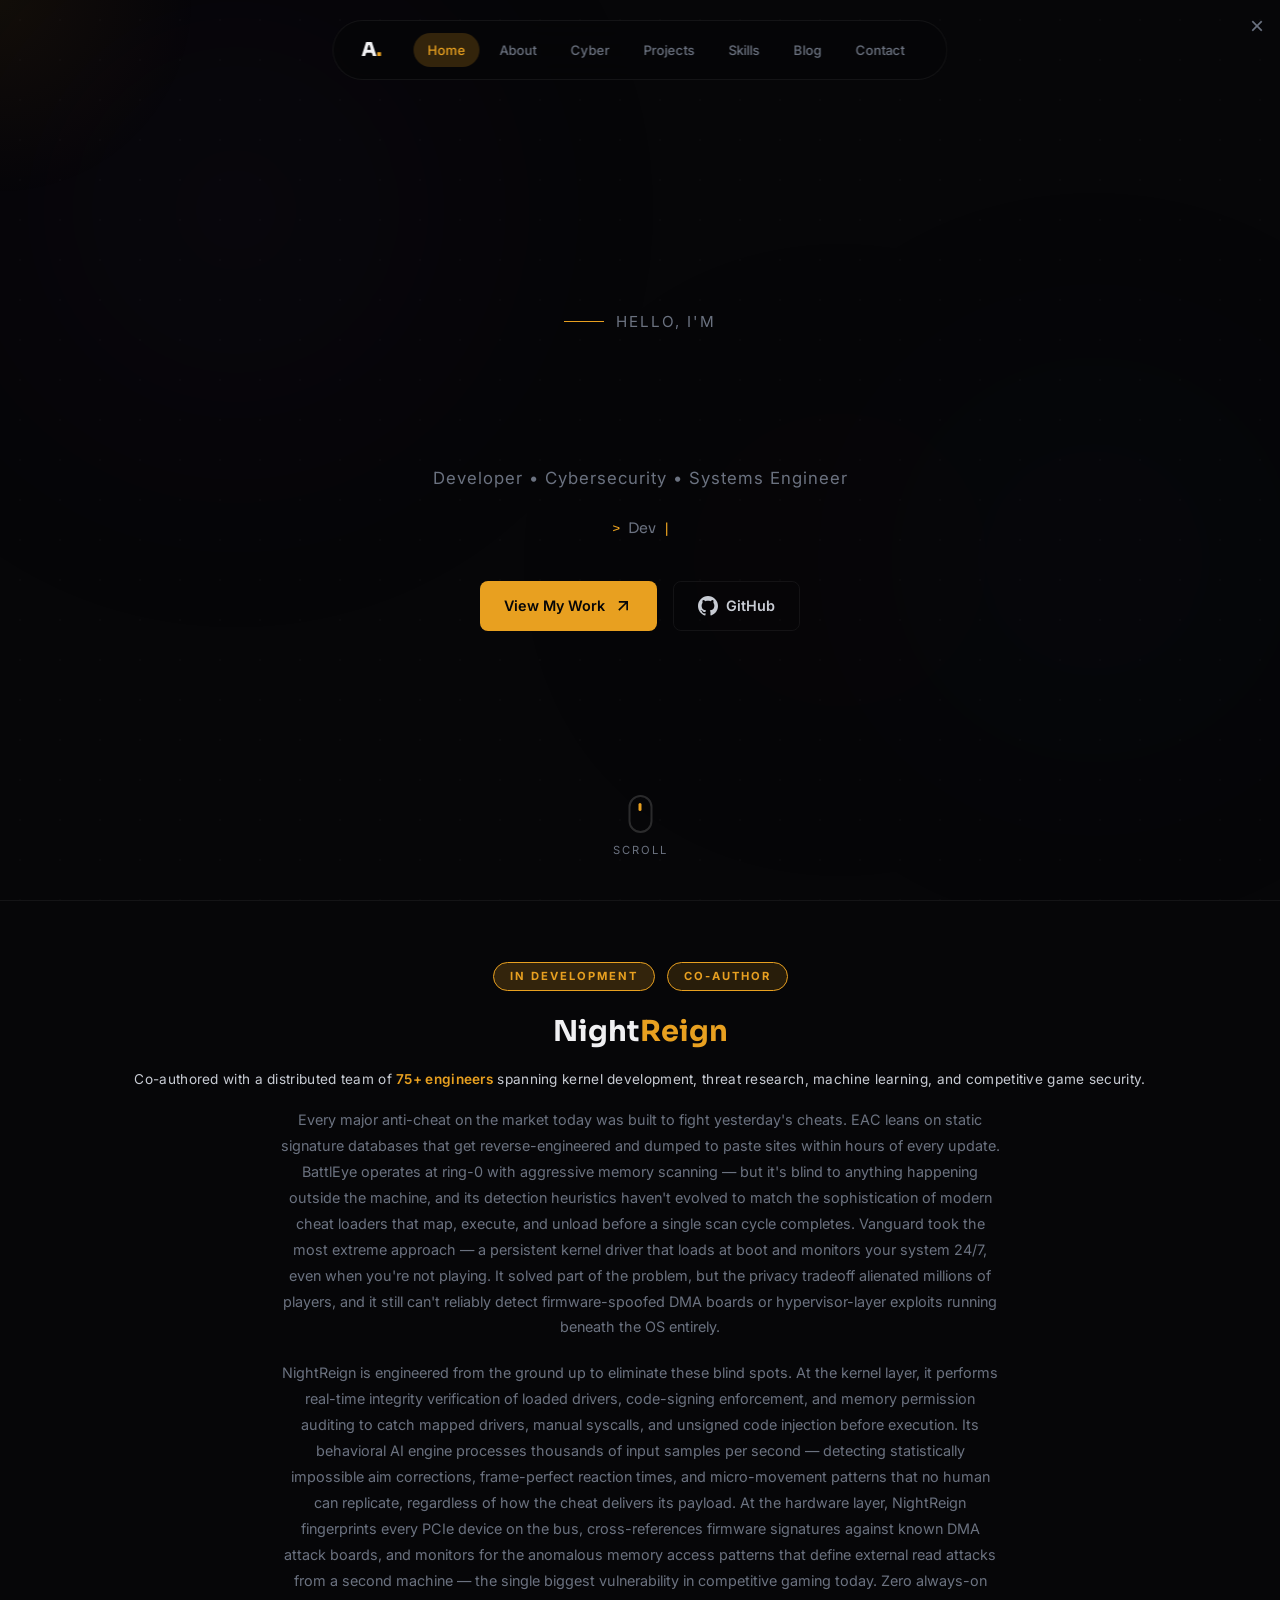
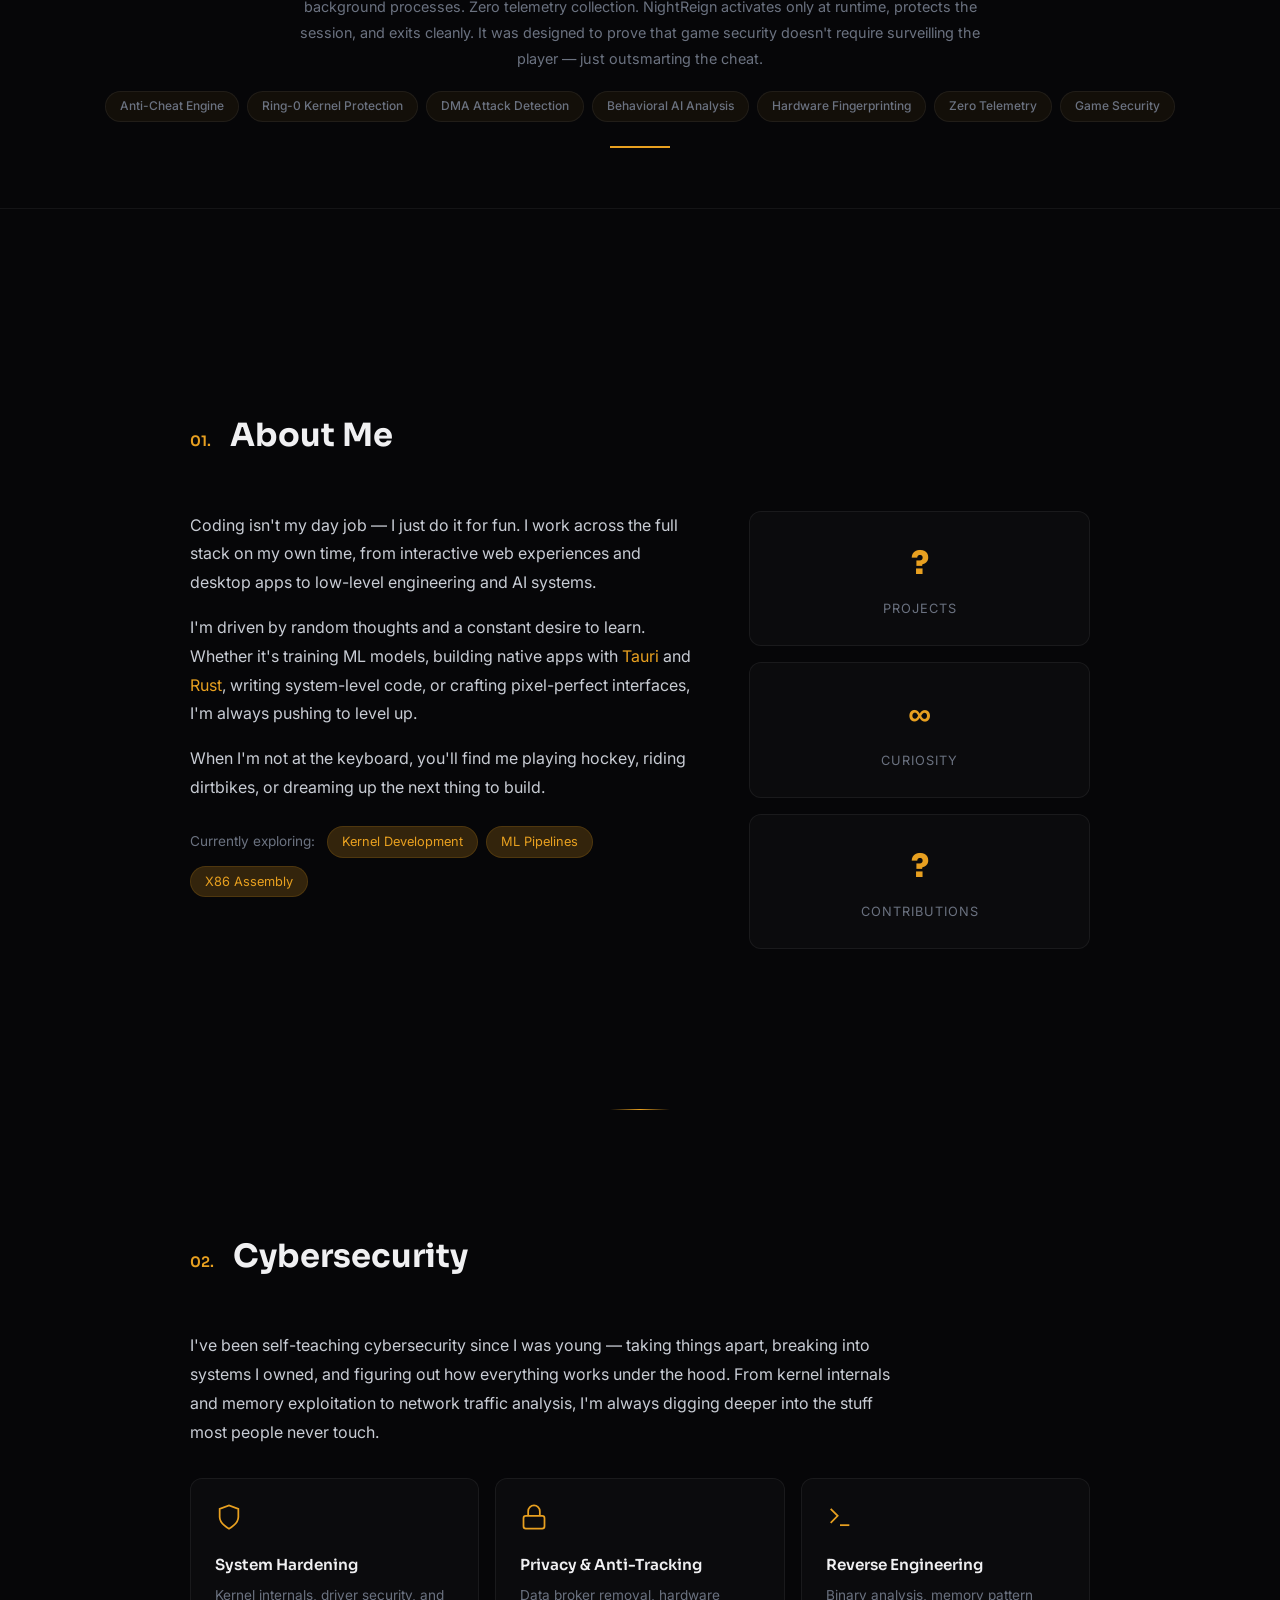
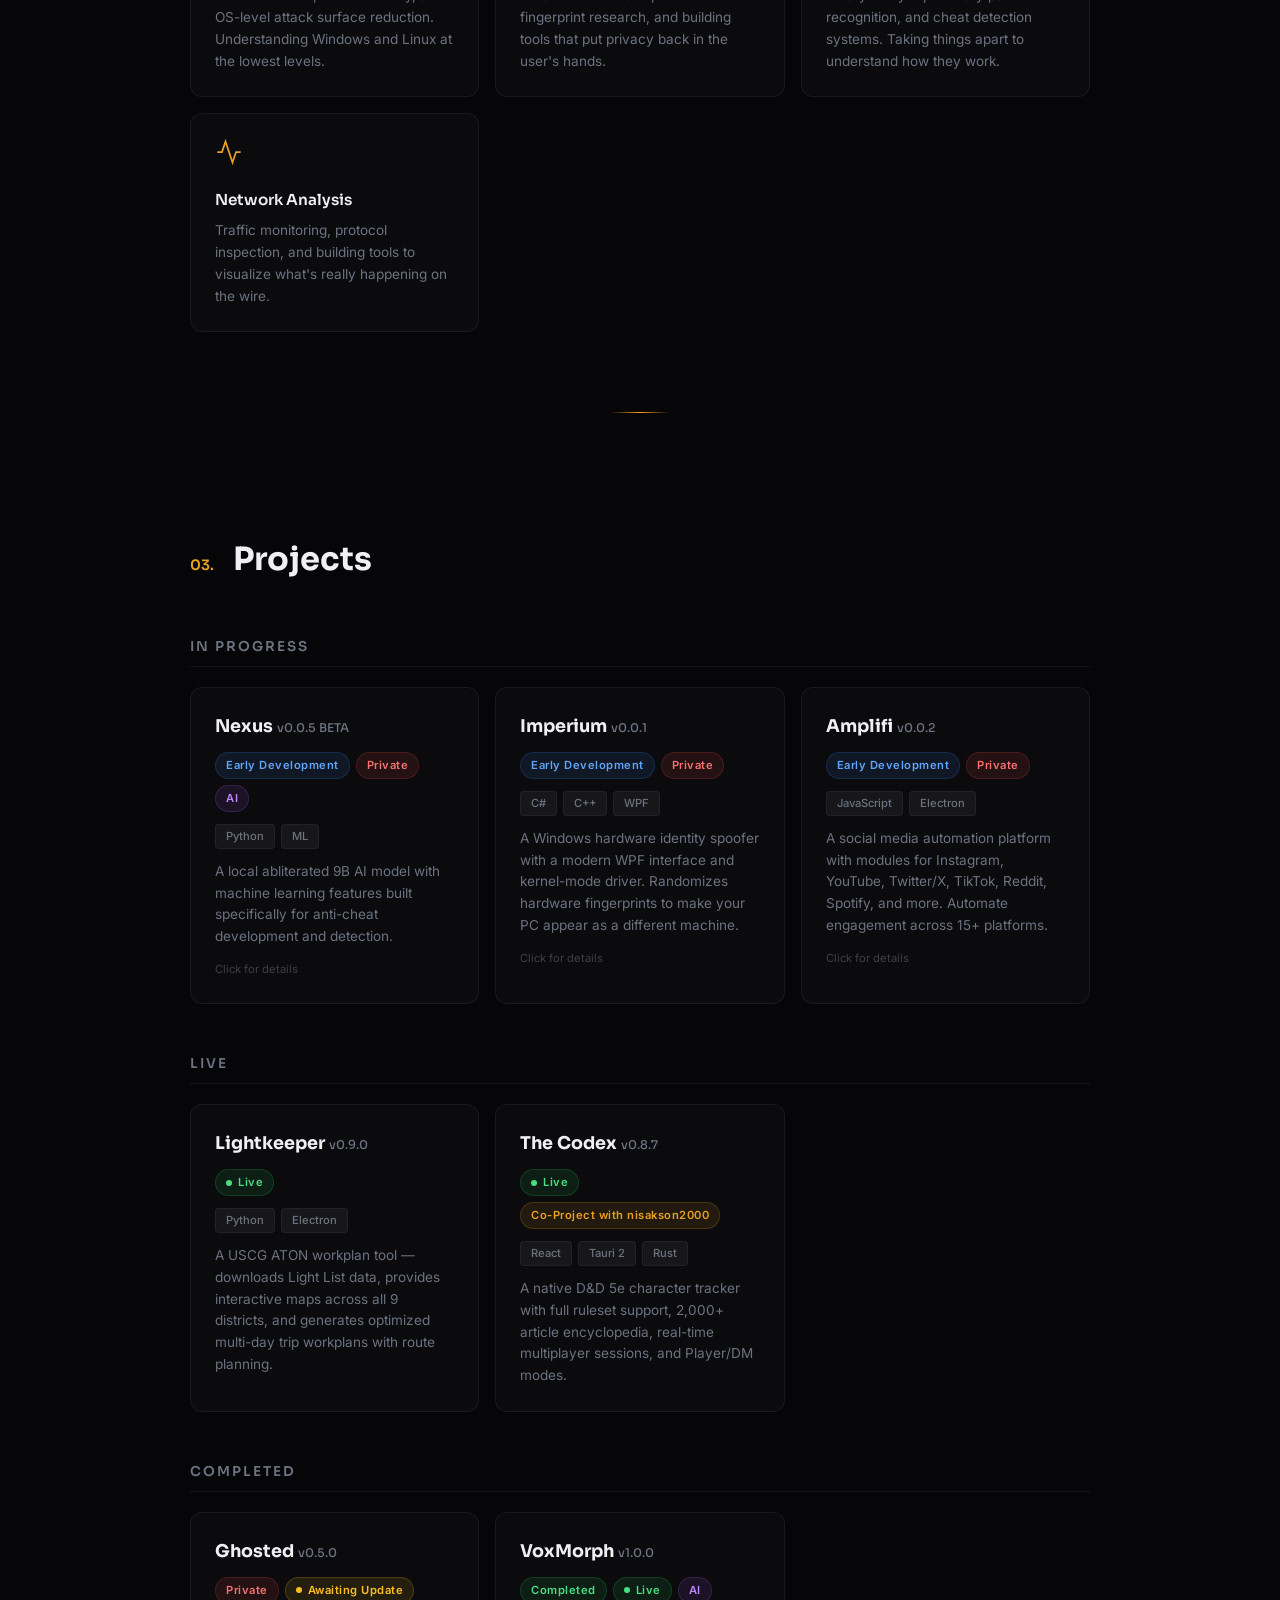
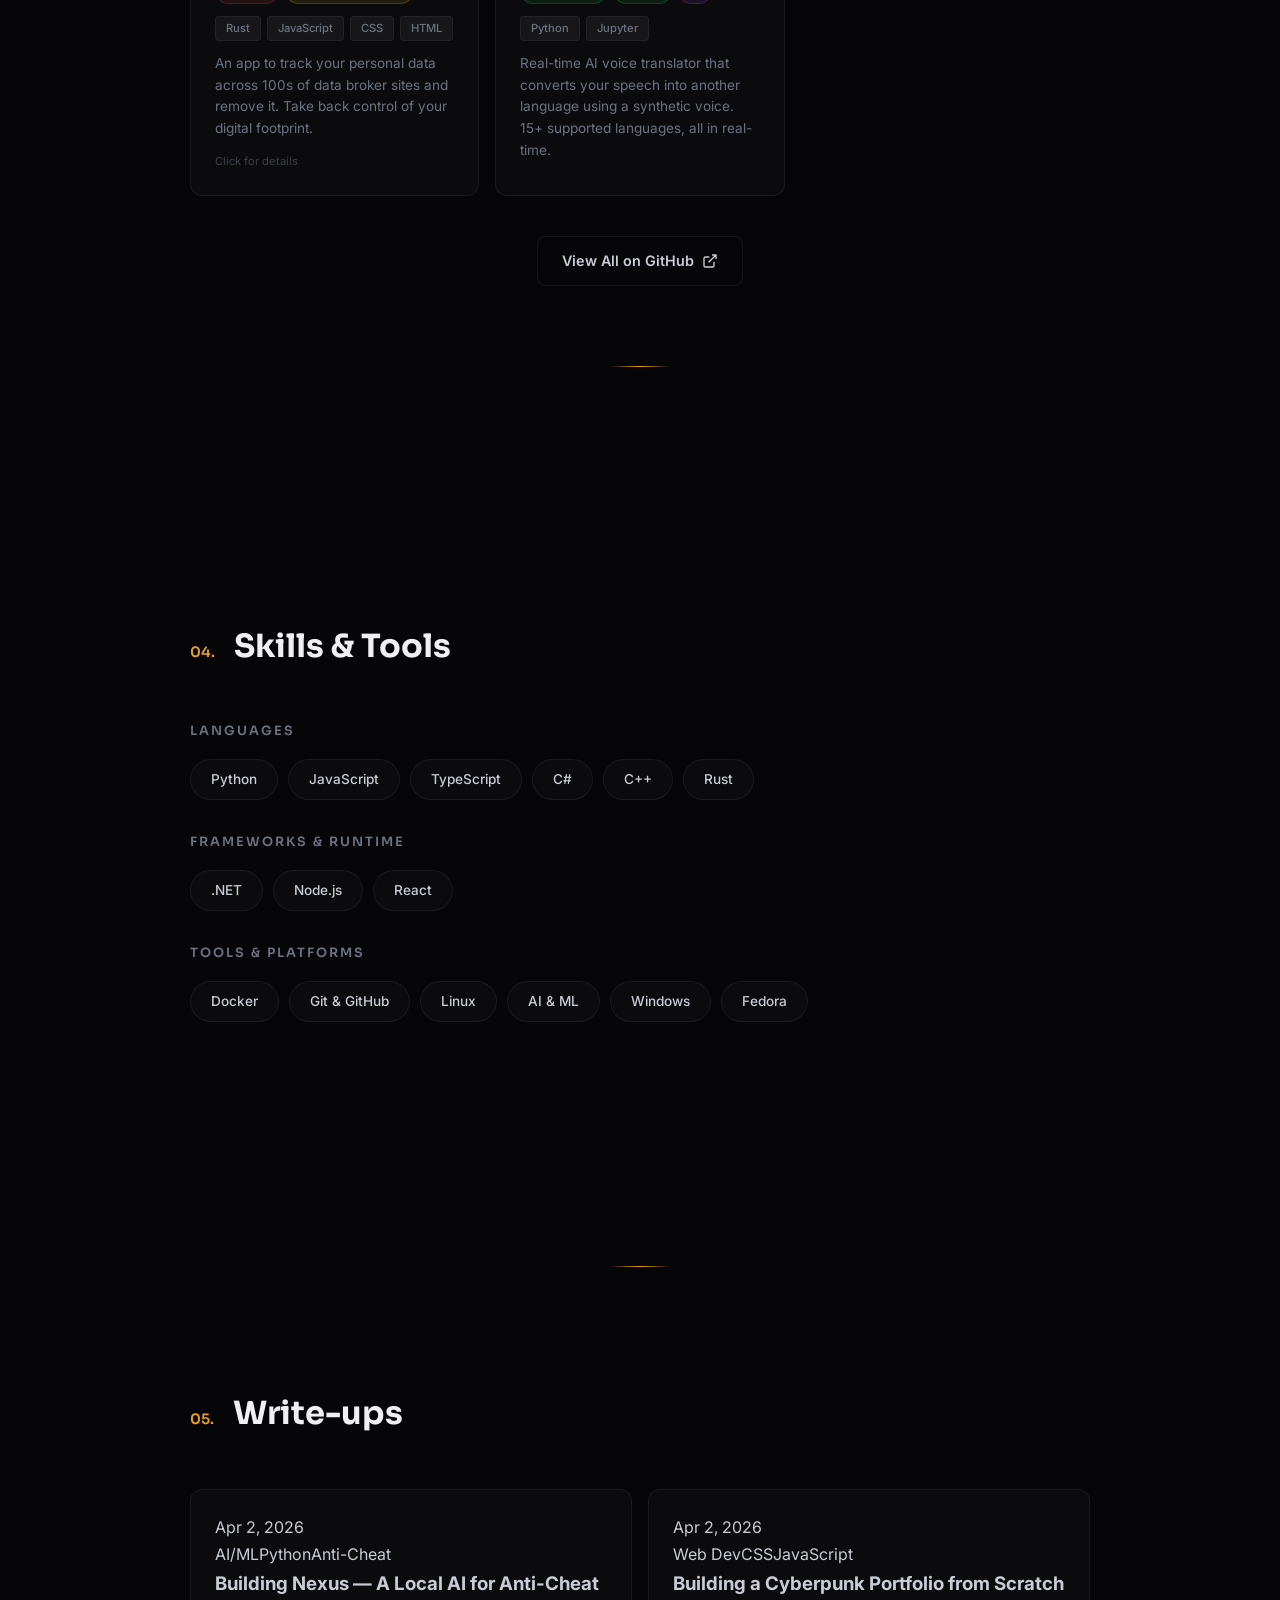
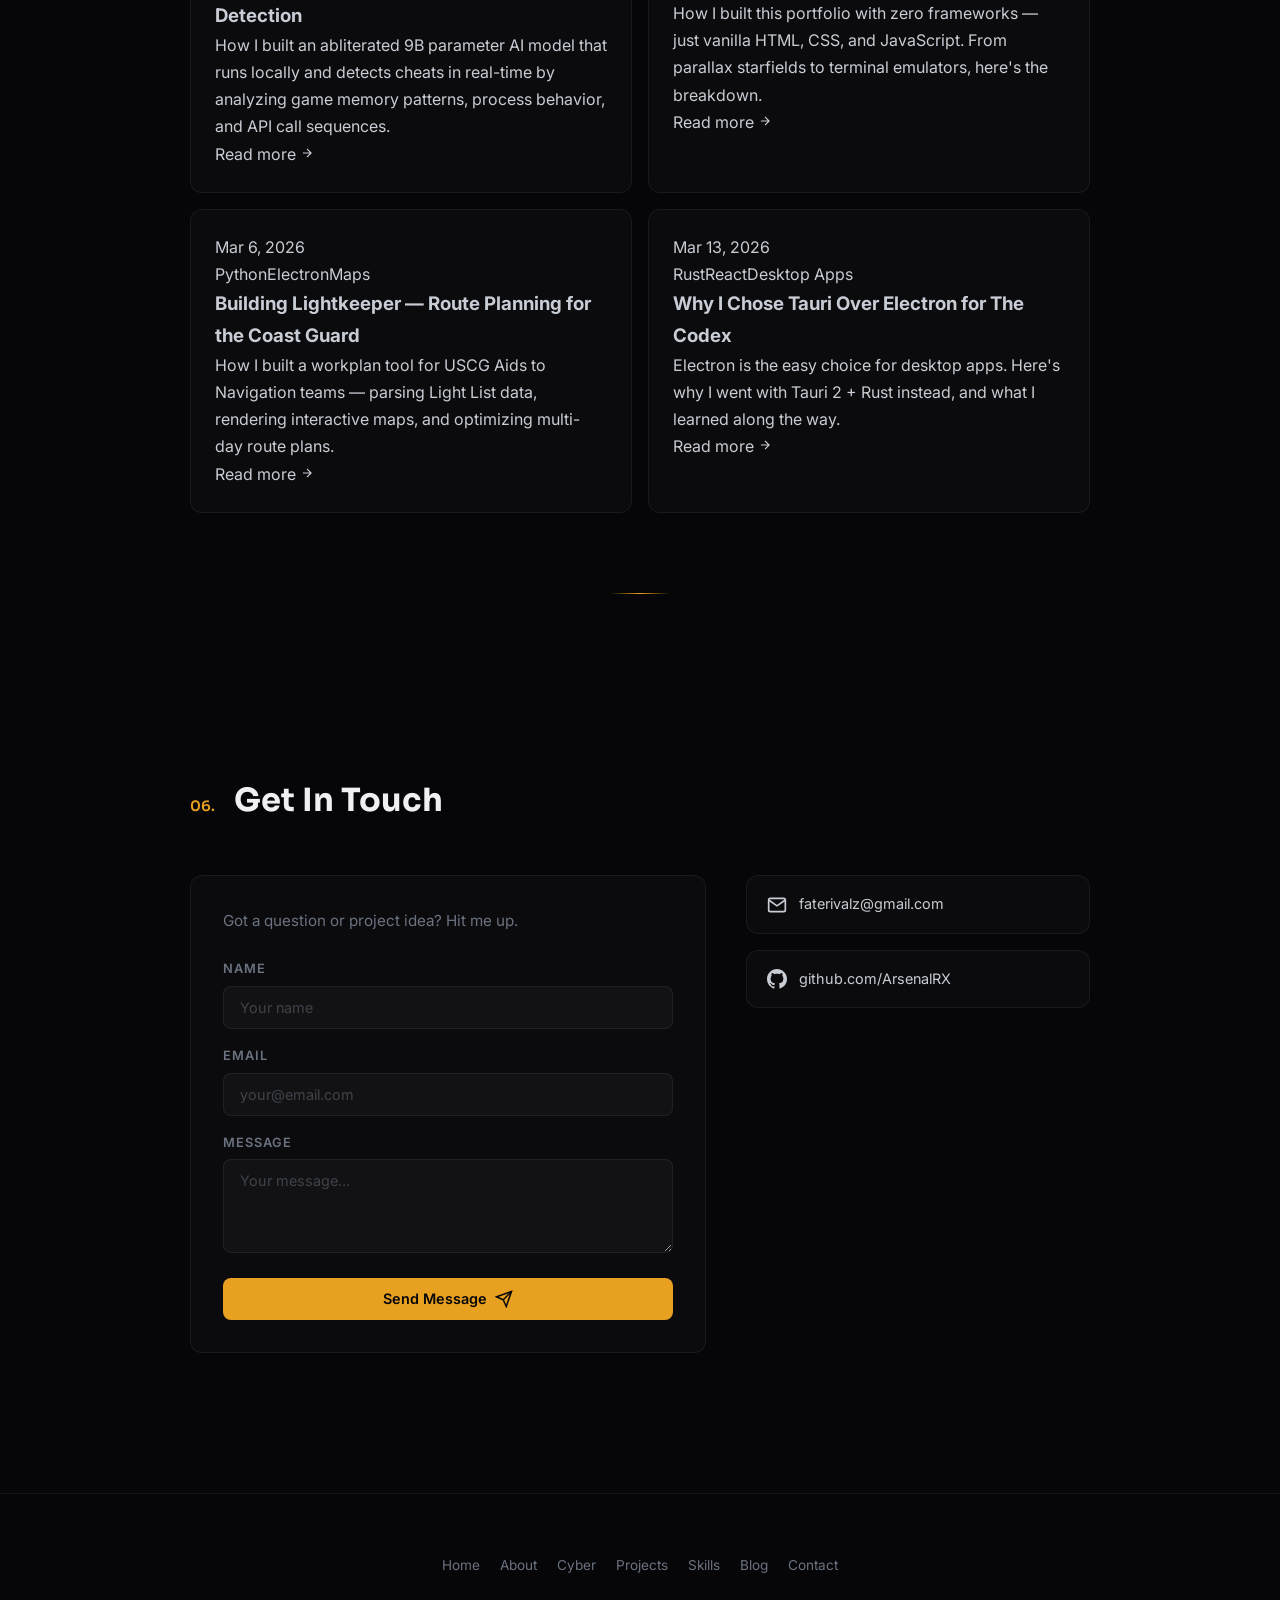
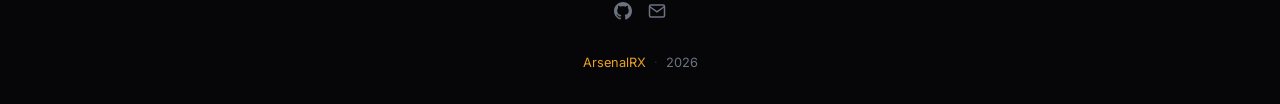
==== commit bd14f51d: "Update site content" ====
--- a/index.html
+++ b/index.html
@@ -105,15 +105,16 @@
       <div class="nightreign-badge">IN DEVELOPMENT</div>
       <div class="nightreign-badge nightreign-badge-flash">CO-AUTHOR</div>
       <h2 class="nightreign-title">Night<span class="accent">Reign</span></h2>
-      <p class="nightreign-team">Built alongside a team of <strong>75+ developers</strong> across kernel engineering, machine learning, and game security.</p>
-      <p class="nightreign-subtitle">The anti-cheat industry is broken. EAC relies on static signatures that get dumped and bypassed within hours. BattlEye scans memory from the kernel but can't see what's happening on a second machine reading your RAM over PCIe. Vanguard solved some of that by running a ring-0 driver 24/7 — but traded player privacy to do it, and still gets walked by firmware-spoofed DMA boards and hypervisor-layer exploits. NightReign is built from scratch to close every gap they left open. Kernel-level integrity monitoring catches mapped drivers and unsigned code before they execute. AI-driven behavioral analysis flags impossible aim patterns and inhuman reaction times that signature scanners will never catch. Hardware-layer verification detects rogue PCIe devices, spoofed firmware IDs, and external memory reads from a second machine — the exact attack vector that has made DMA cheating an industry. No always-on rootkit. No background telemetry. NightReign only activates when the game runs, and it targets the cheat — not the player.</p>
+      <p class="nightreign-team">Co-authored with a distributed team of <strong>75+ engineers</strong> spanning kernel development, threat research, machine learning, and competitive game security.</p>
+      <p class="nightreign-subtitle">Every major anti-cheat on the market today was built to fight yesterday's cheats. EAC leans on static signature databases that get reverse-engineered and dumped to paste sites within hours of every update. BattlEye operates at ring-0 with aggressive memory scanning — but it's blind to anything happening outside the machine, and its detection heuristics haven't evolved to match the sophistication of modern cheat loaders that map, execute, and unload before a single scan cycle completes. Vanguard took the most extreme approach — a persistent kernel driver that loads at boot and monitors your system 24/7, even when you're not playing. It solved part of the problem, but the privacy tradeoff alienated millions of players, and it still can't reliably detect firmware-spoofed DMA boards or hypervisor-layer exploits running beneath the OS entirely.</p>
+      <p class="nightreign-subtitle">NightReign is engineered from the ground up to eliminate these blind spots. At the kernel layer, it performs real-time integrity verification of loaded drivers, code-signing enforcement, and memory permission auditing to catch mapped drivers, manual syscalls, and unsigned code injection before execution. Its behavioral AI engine processes thousands of input samples per second — detecting statistically impossible aim corrections, frame-perfect reaction times, and micro-movement patterns that no human can replicate, regardless of how the cheat delivers its payload. At the hardware layer, NightReign fingerprints every PCIe device on the bus, cross-references firmware signatures against known DMA attack boards, and monitors for the anomalous memory access patterns that define external read attacks from a second machine — the single biggest vulnerability in competitive gaming today. Zero always-on background processes. Zero telemetry collection. NightReign activates only at runtime, protects the session, and exits cleanly. It was designed to prove that game security doesn't require surveilling the player — just outsmarting the cheat.</p>
       <div class="nightreign-tags">
         <span class="nightreign-tag">Anti-Cheat Engine</span>
-        <span class="nightreign-tag">Kernel Protection</span>
-        <span class="nightreign-tag">DMA Detection</span>
-        <span class="nightreign-tag">Behavioral AI</span>
-        <span class="nightreign-tag">Hardware Verification</span>
-        <span class="nightreign-tag">75+ Dev Team</span>
+        <span class="nightreign-tag">Ring-0 Kernel Protection</span>
+        <span class="nightreign-tag">DMA Attack Detection</span>
+        <span class="nightreign-tag">Behavioral AI Analysis</span>
+        <span class="nightreign-tag">Hardware Fingerprinting</span>
+        <span class="nightreign-tag">Zero Telemetry</span>
         <span class="nightreign-tag">Game Security</span>
       </div>
       <div class="nightreign-line"></div>
--- a/style.css
+++ b/style.css
@@ -248,7 +248,7 @@
 }
 .nightreign-team strong { color: var(--accent); font-weight: 600; }
 .nightreign-title { font-family: 'Sora', sans-serif; font-size: 1.8rem; font-weight: 700; color: var(--text-bright); margin-bottom: 12px; }
-.nightreign-subtitle { color: var(--text-dim); font-size: 0.9rem; margin-bottom: 20px; max-width: 640px; margin-left: auto; margin-right: auto; line-height: 1.8; }
+.nightreign-subtitle { color: var(--text-dim); font-size: 0.9rem; margin-bottom: 20px; max-width: 720px; margin-left: auto; margin-right: auto; line-height: 1.8; }
 .nightreign-tags { display: flex; gap: 8px; justify-content: center; flex-wrap: wrap; margin-bottom: 24px; }
 .nightreign-tag { padding: 4px 14px; border-radius: 20px; font-size: 0.75rem; font-weight: 500; background: rgba(232,160,32,0.06); color: var(--text-dim); border: 1px solid var(--border); }
 .nightreign-line { width: 60px; height: 2px; background: var(--accent); margin: 0 auto; }
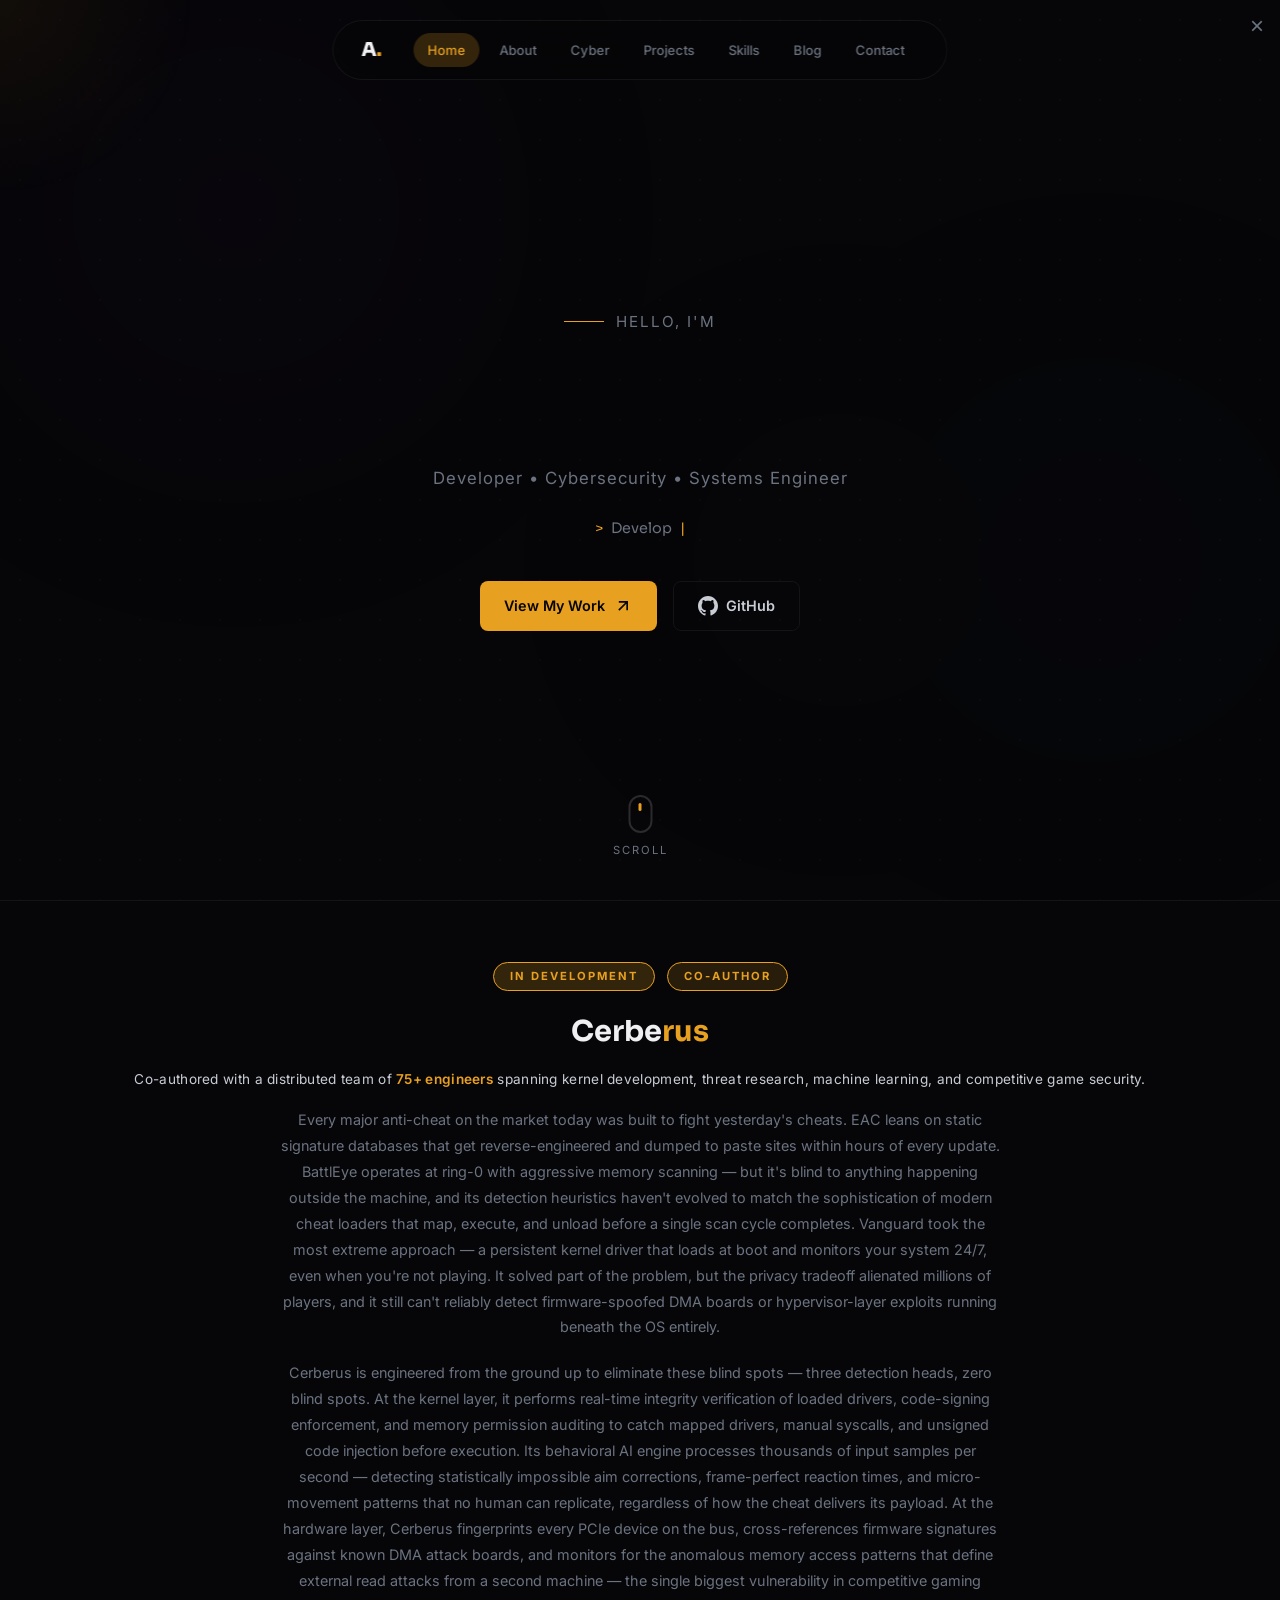
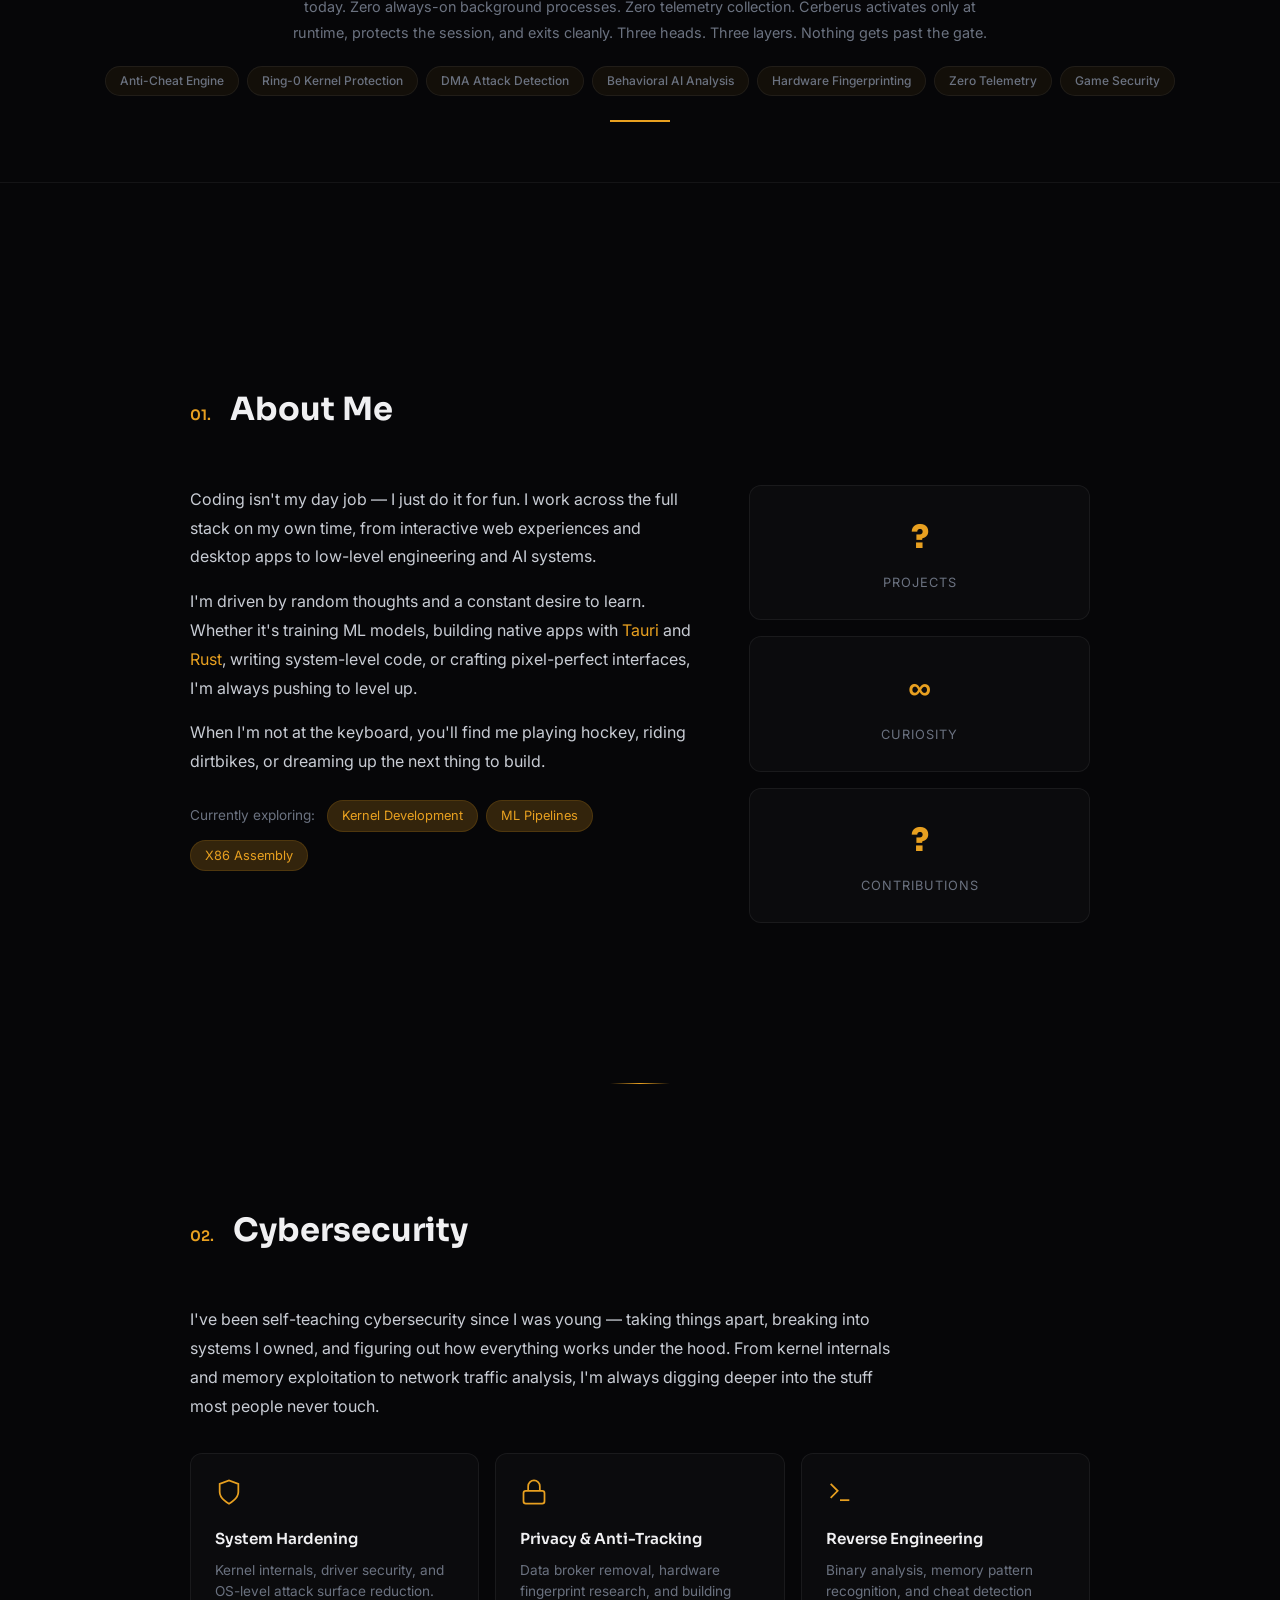
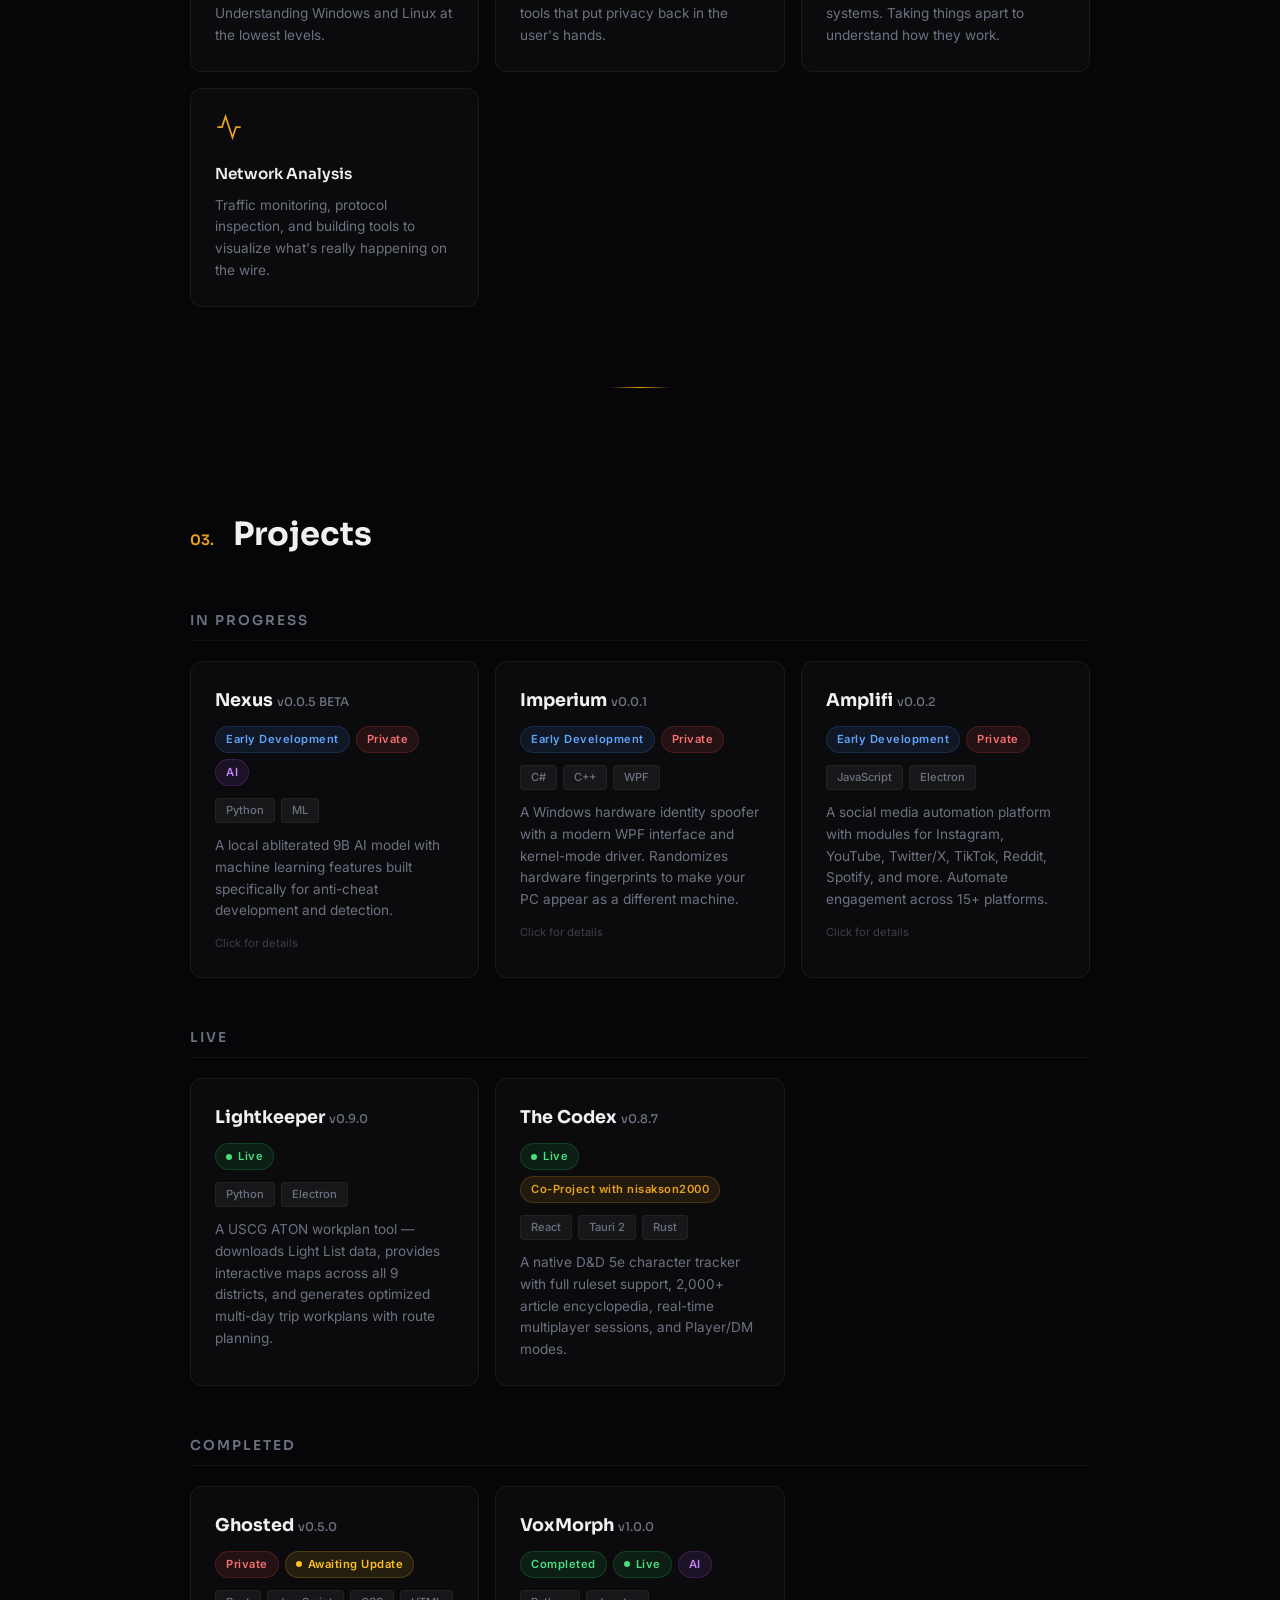
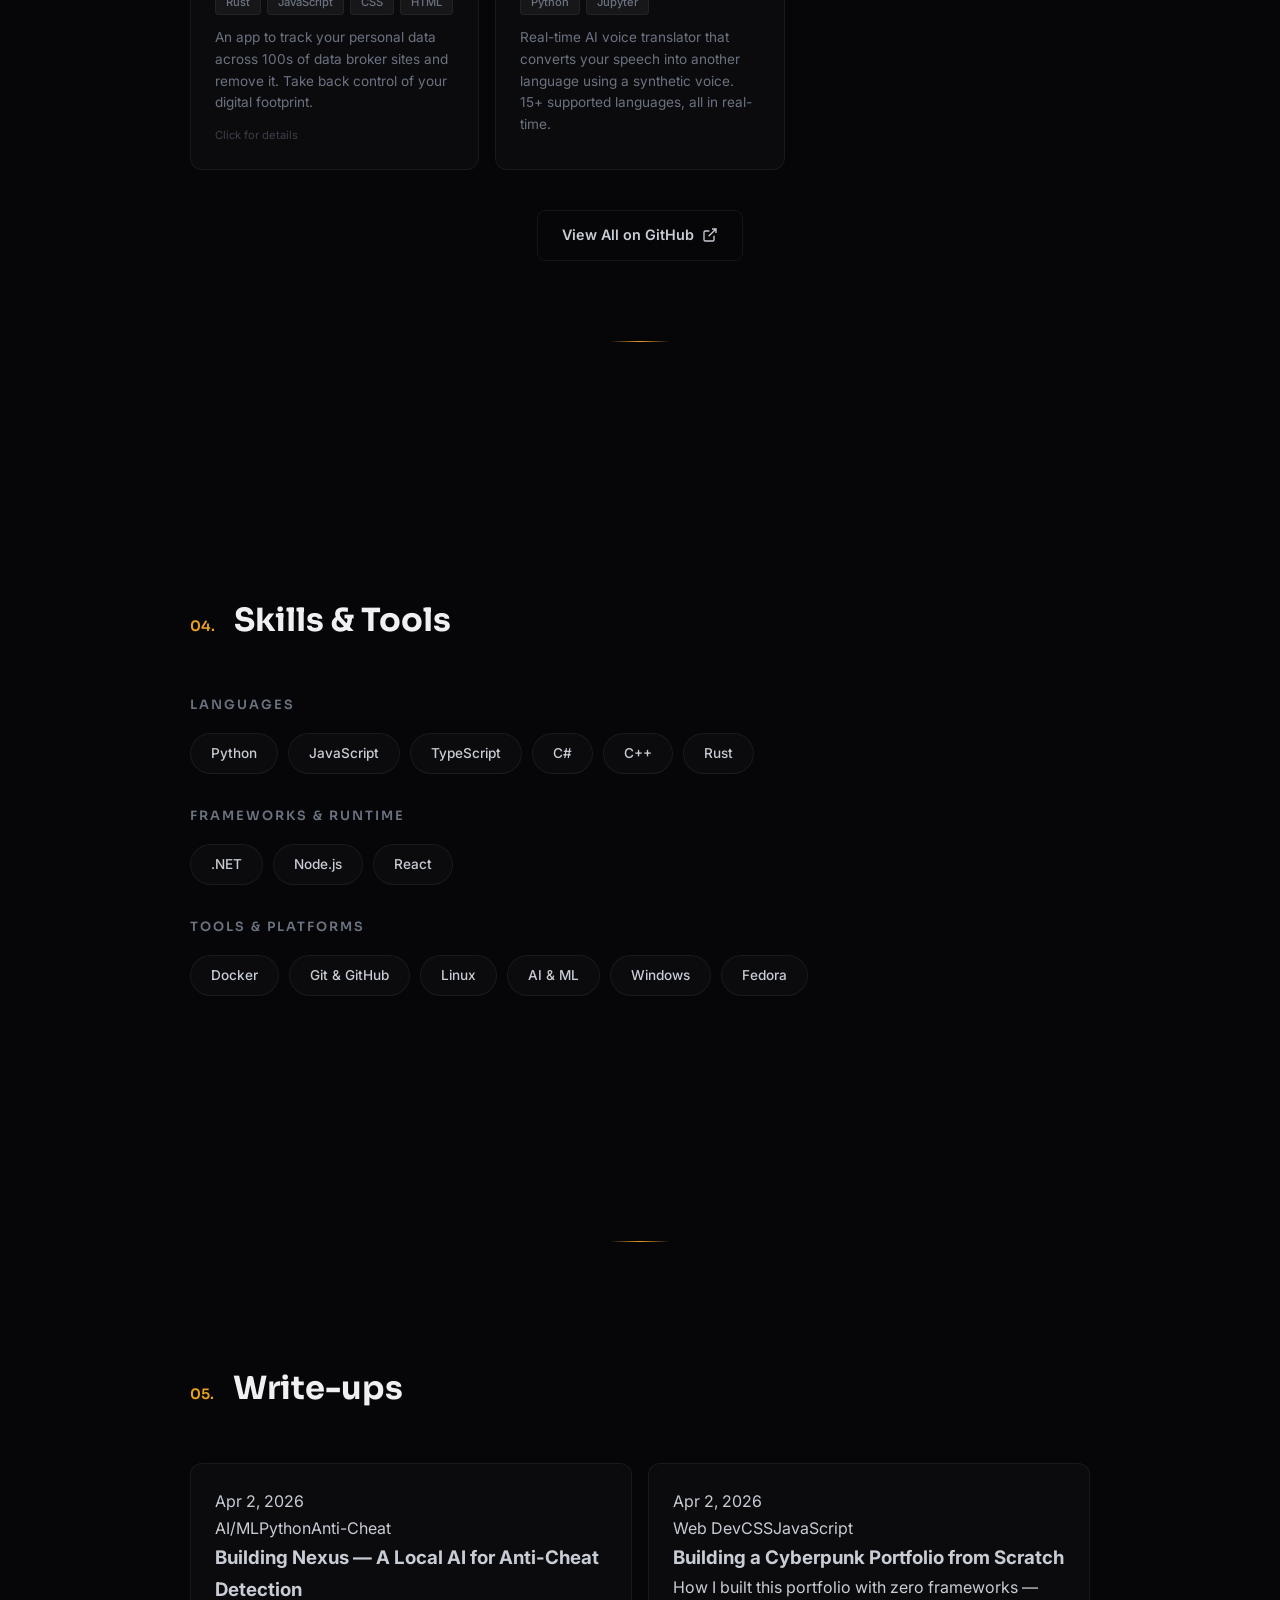
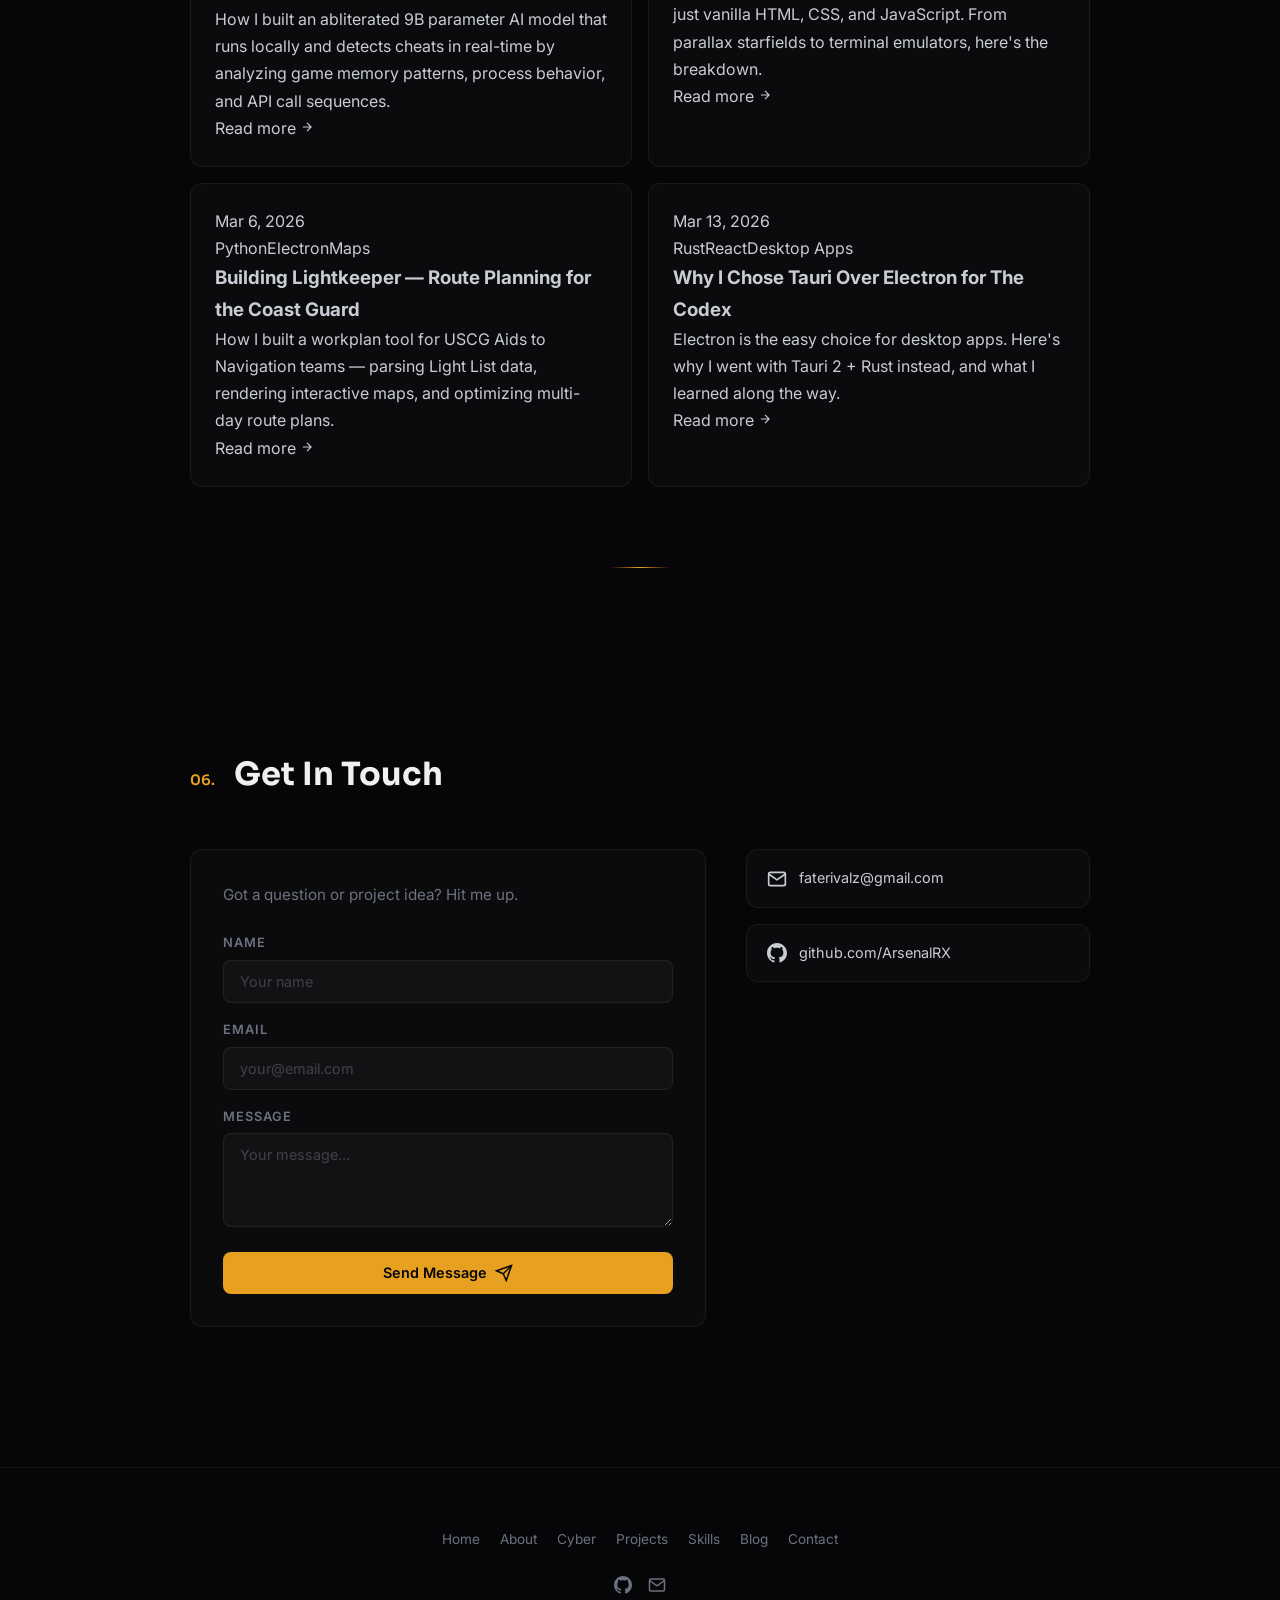
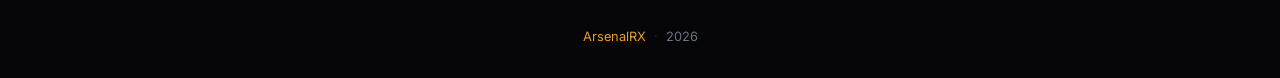
==== commit 33981c21: "Update site content" ====
--- a/index.html
+++ b/index.html
@@ -99,15 +99,15 @@
     </div>
   </section>
 
-  <!-- ========== NIGHTREIGN BANNER ========== -->
+  <!-- ========== CERBERUS BANNER ========== -->
   <section class="nightreign-banner reveal" id="nightreign">
     <div class="nightreign-content">
       <div class="nightreign-badge">IN DEVELOPMENT</div>
       <div class="nightreign-badge nightreign-badge-flash">CO-AUTHOR</div>
-      <h2 class="nightreign-title">Night<span class="accent">Reign</span></h2>
+      <h2 class="nightreign-title">Cerbe<span class="accent">rus</span></h2>
       <p class="nightreign-team">Co-authored with a distributed team of <strong>75+ engineers</strong> spanning kernel development, threat research, machine learning, and competitive game security.</p>
       <p class="nightreign-subtitle">Every major anti-cheat on the market today was built to fight yesterday's cheats. EAC leans on static signature databases that get reverse-engineered and dumped to paste sites within hours of every update. BattlEye operates at ring-0 with aggressive memory scanning — but it's blind to anything happening outside the machine, and its detection heuristics haven't evolved to match the sophistication of modern cheat loaders that map, execute, and unload before a single scan cycle completes. Vanguard took the most extreme approach — a persistent kernel driver that loads at boot and monitors your system 24/7, even when you're not playing. It solved part of the problem, but the privacy tradeoff alienated millions of players, and it still can't reliably detect firmware-spoofed DMA boards or hypervisor-layer exploits running beneath the OS entirely.</p>
-      <p class="nightreign-subtitle">NightReign is engineered from the ground up to eliminate these blind spots. At the kernel layer, it performs real-time integrity verification of loaded drivers, code-signing enforcement, and memory permission auditing to catch mapped drivers, manual syscalls, and unsigned code injection before execution. Its behavioral AI engine processes thousands of input samples per second — detecting statistically impossible aim corrections, frame-perfect reaction times, and micro-movement patterns that no human can replicate, regardless of how the cheat delivers its payload. At the hardware layer, NightReign fingerprints every PCIe device on the bus, cross-references firmware signatures against known DMA attack boards, and monitors for the anomalous memory access patterns that define external read attacks from a second machine — the single biggest vulnerability in competitive gaming today. Zero always-on background processes. Zero telemetry collection. NightReign activates only at runtime, protects the session, and exits cleanly. It was designed to prove that game security doesn't require surveilling the player — just outsmarting the cheat.</p>
+      <p class="nightreign-subtitle">Cerberus is engineered from the ground up to eliminate these blind spots — three detection heads, zero blind spots. At the kernel layer, it performs real-time integrity verification of loaded drivers, code-signing enforcement, and memory permission auditing to catch mapped drivers, manual syscalls, and unsigned code injection before execution. Its behavioral AI engine processes thousands of input samples per second — detecting statistically impossible aim corrections, frame-perfect reaction times, and micro-movement patterns that no human can replicate, regardless of how the cheat delivers its payload. At the hardware layer, Cerberus fingerprints every PCIe device on the bus, cross-references firmware signatures against known DMA attack boards, and monitors for the anomalous memory access patterns that define external read attacks from a second machine — the single biggest vulnerability in competitive gaming today. Zero always-on background processes. Zero telemetry collection. Cerberus activates only at runtime, protects the session, and exits cleanly. Three heads. Three layers. Nothing gets past the gate.</p>
       <div class="nightreign-tags">
         <span class="nightreign-tag">Anti-Cheat Engine</span>
         <span class="nightreign-tag">Ring-0 Kernel Protection</span>
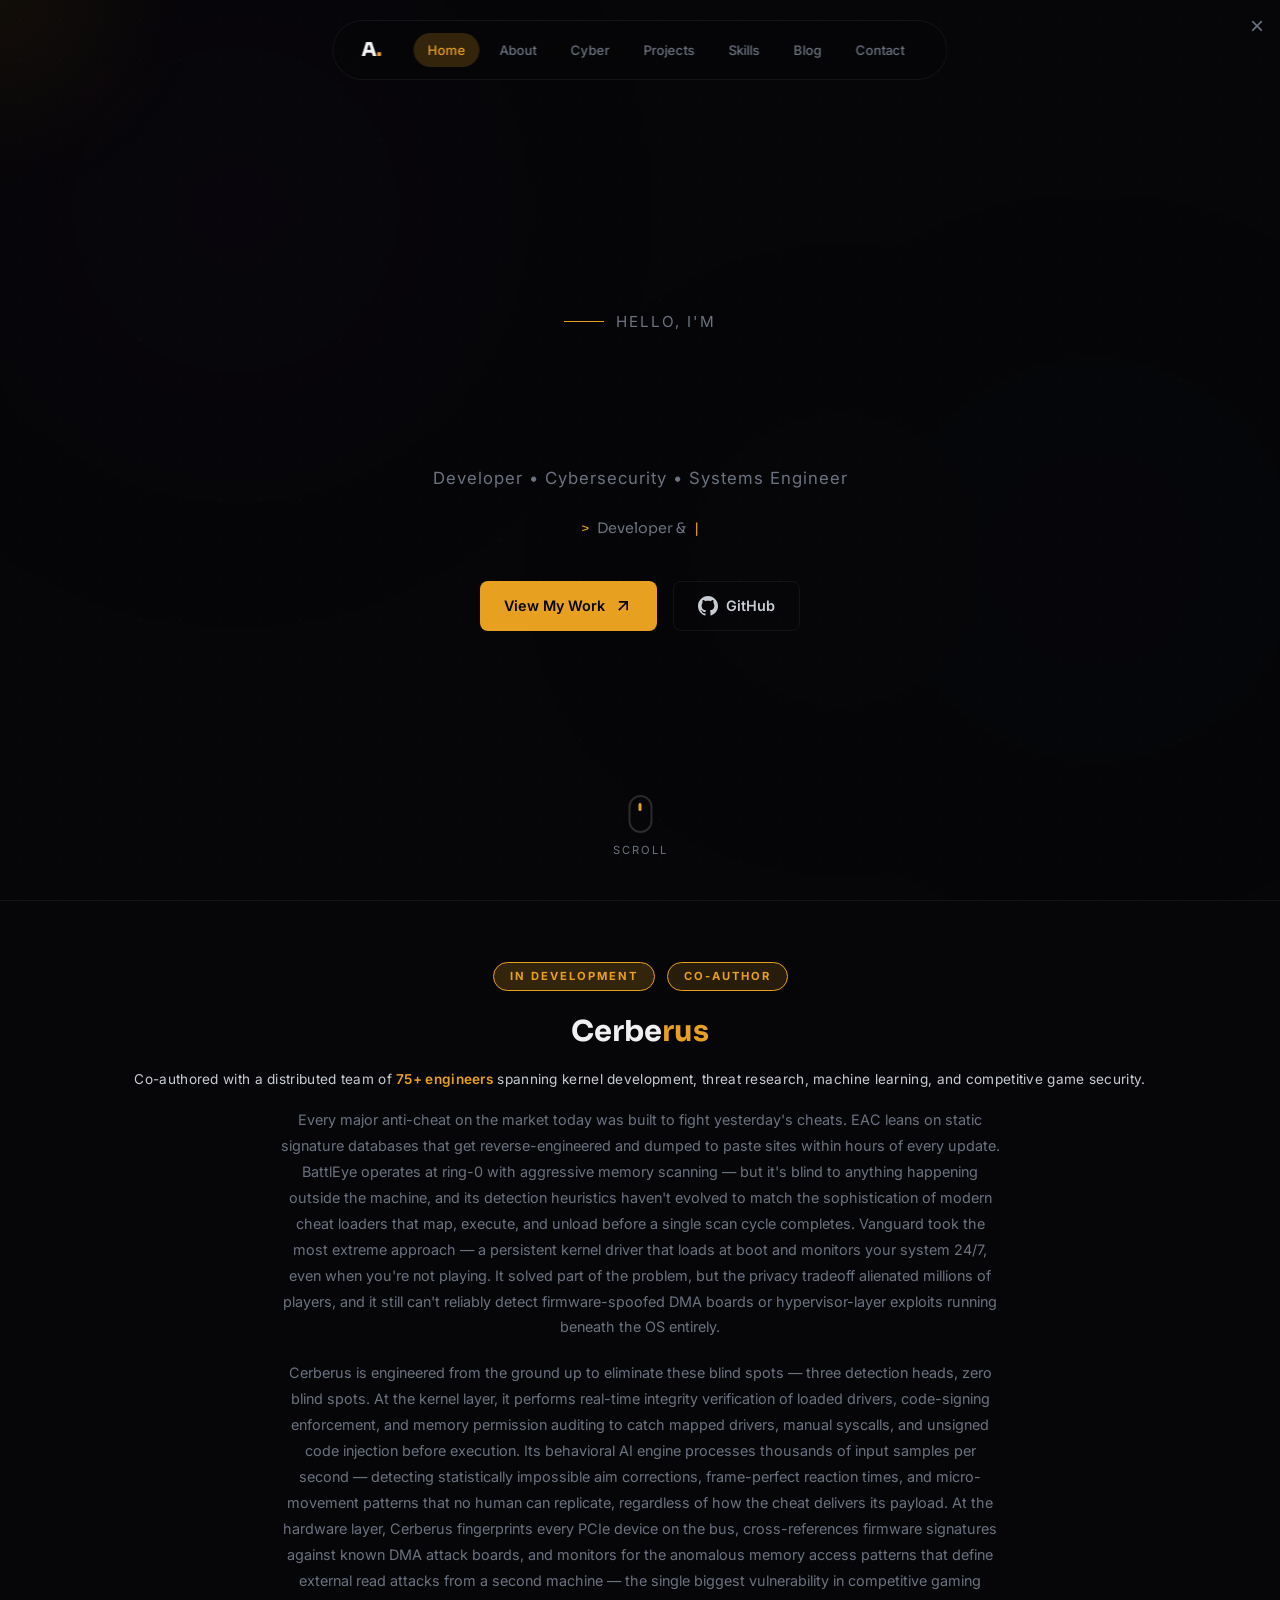
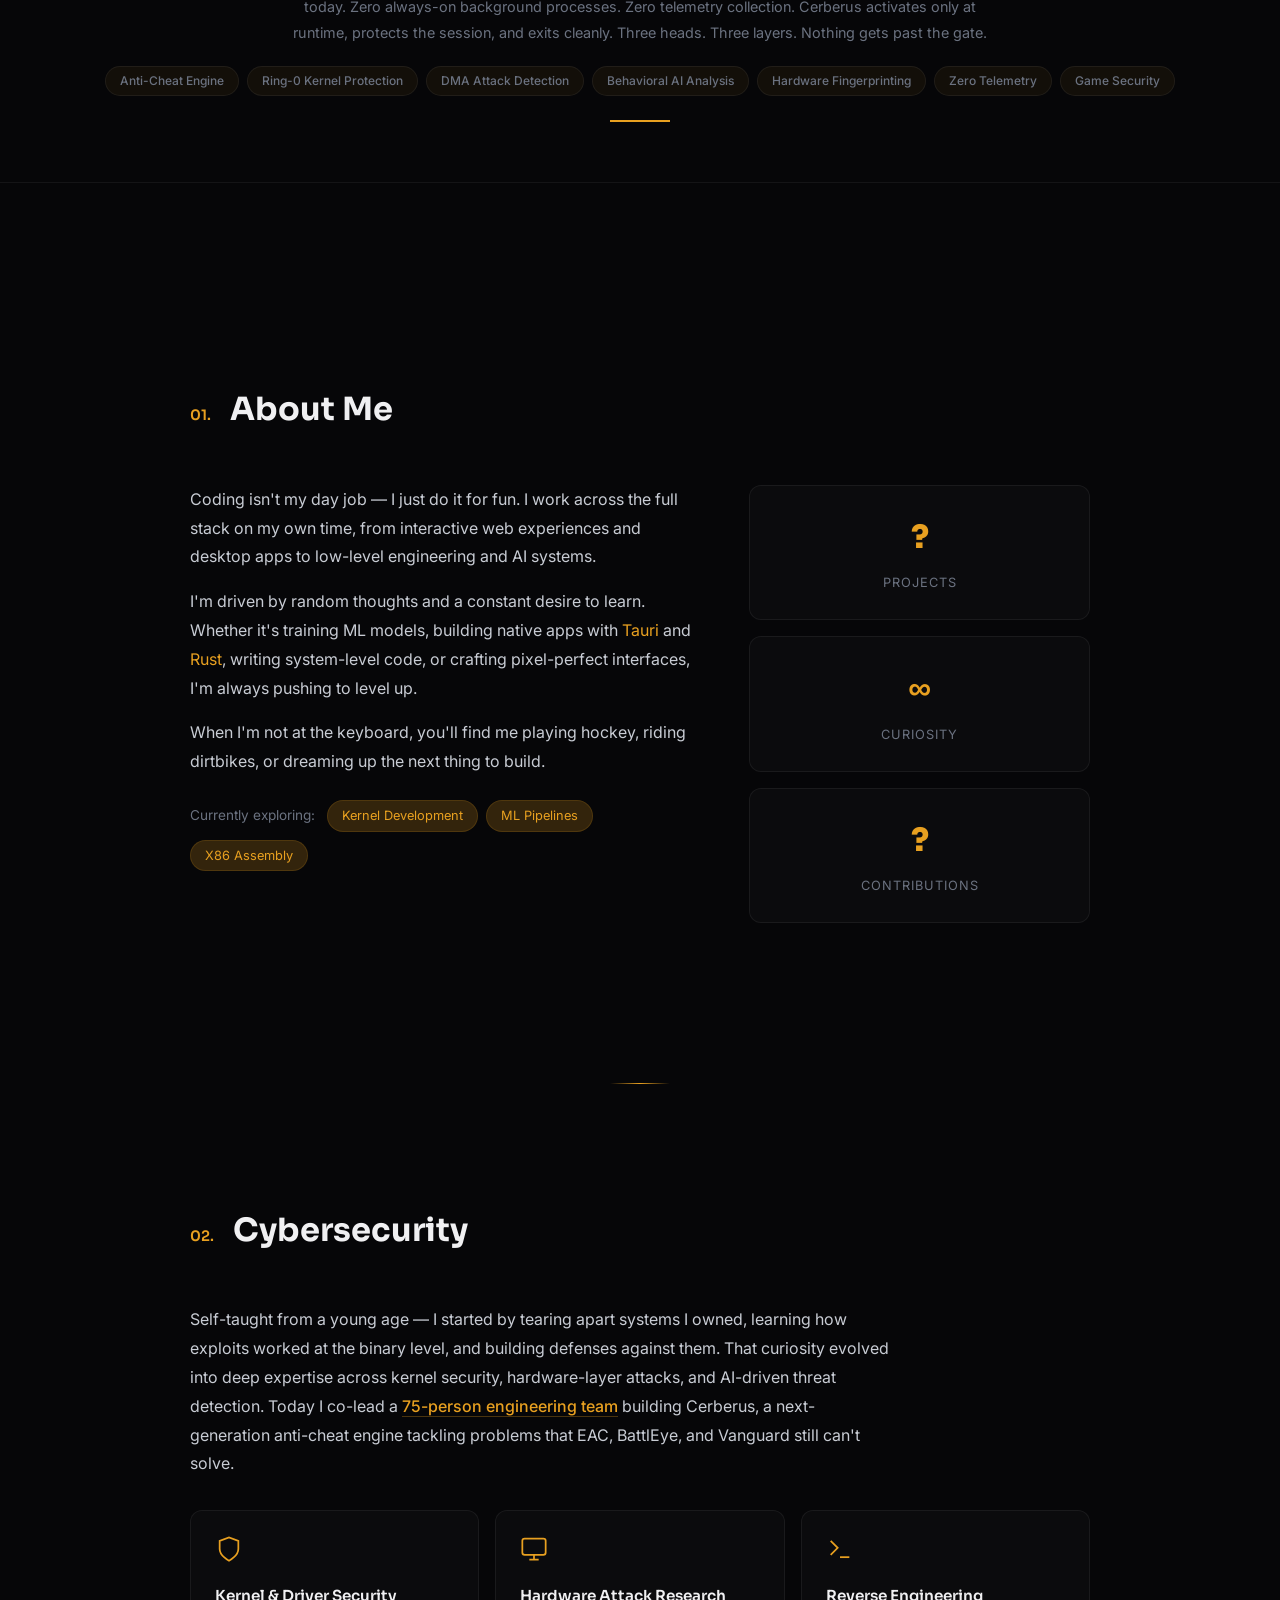
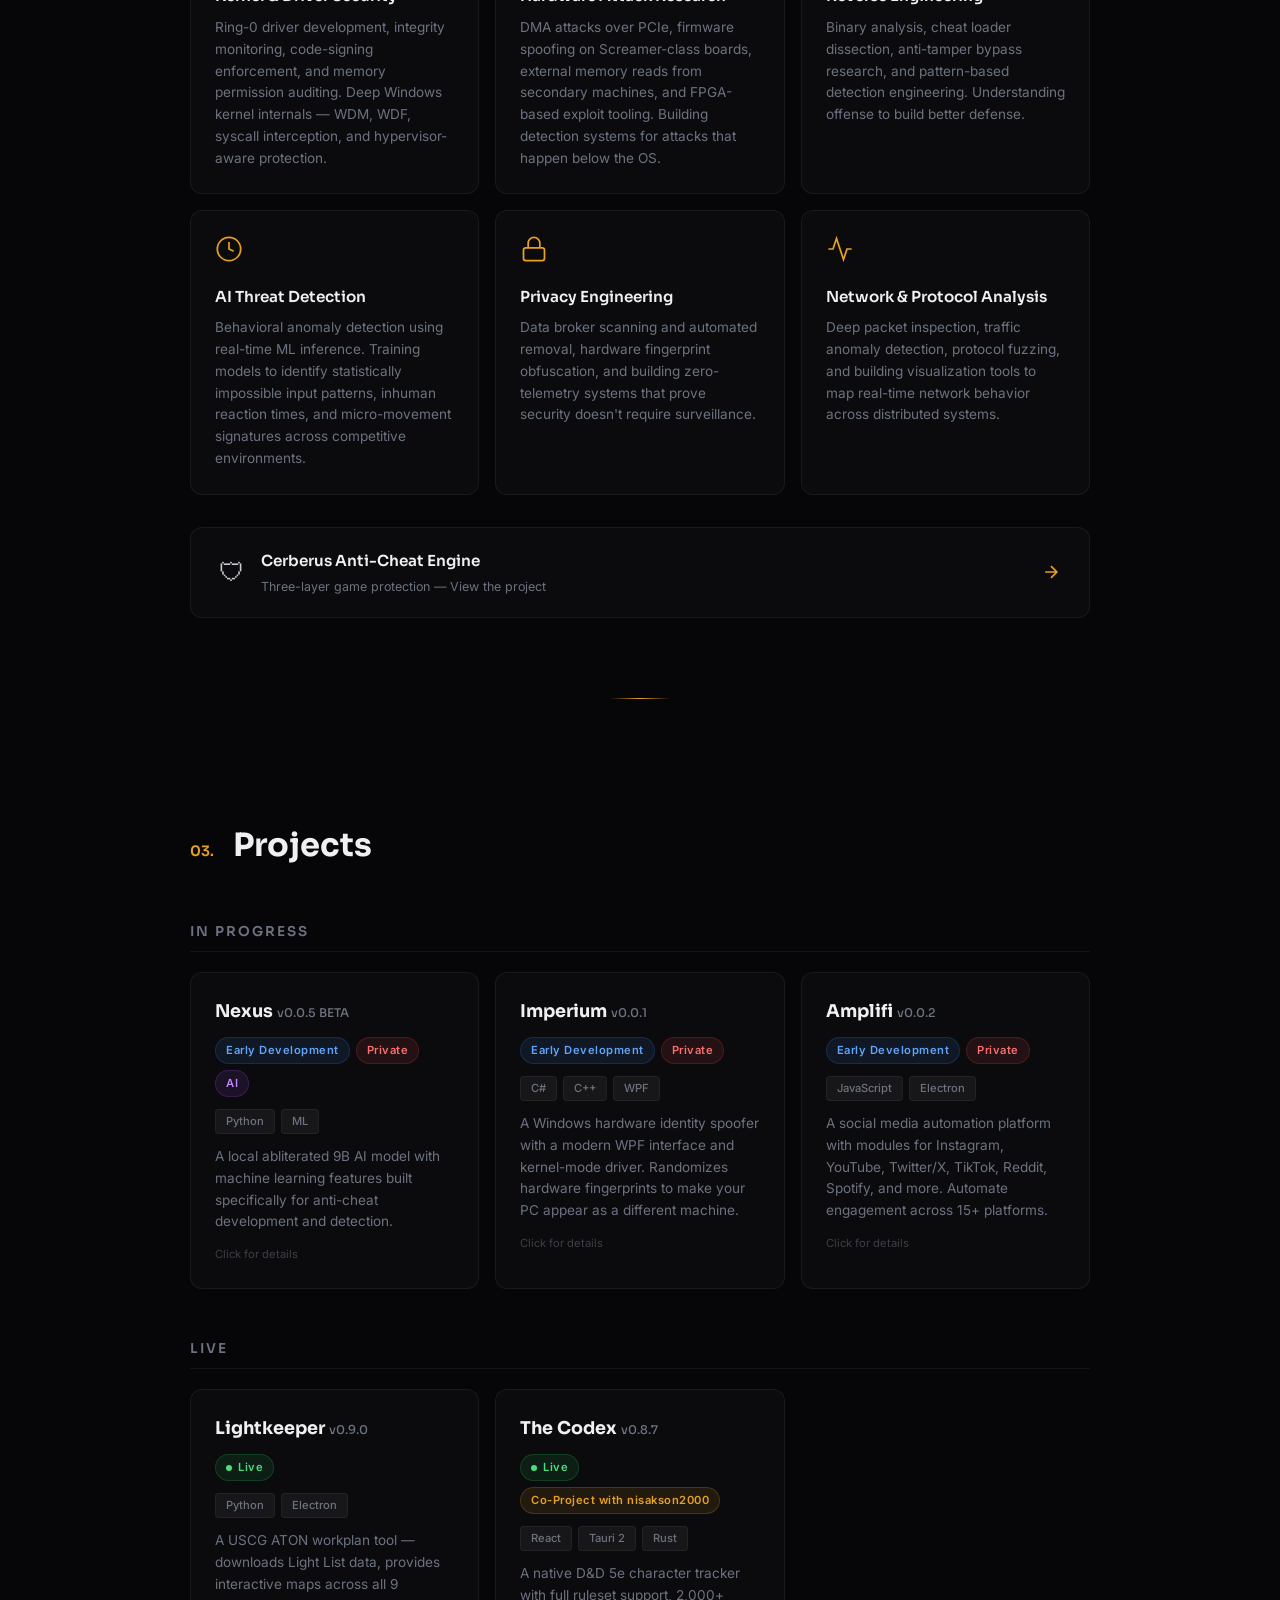
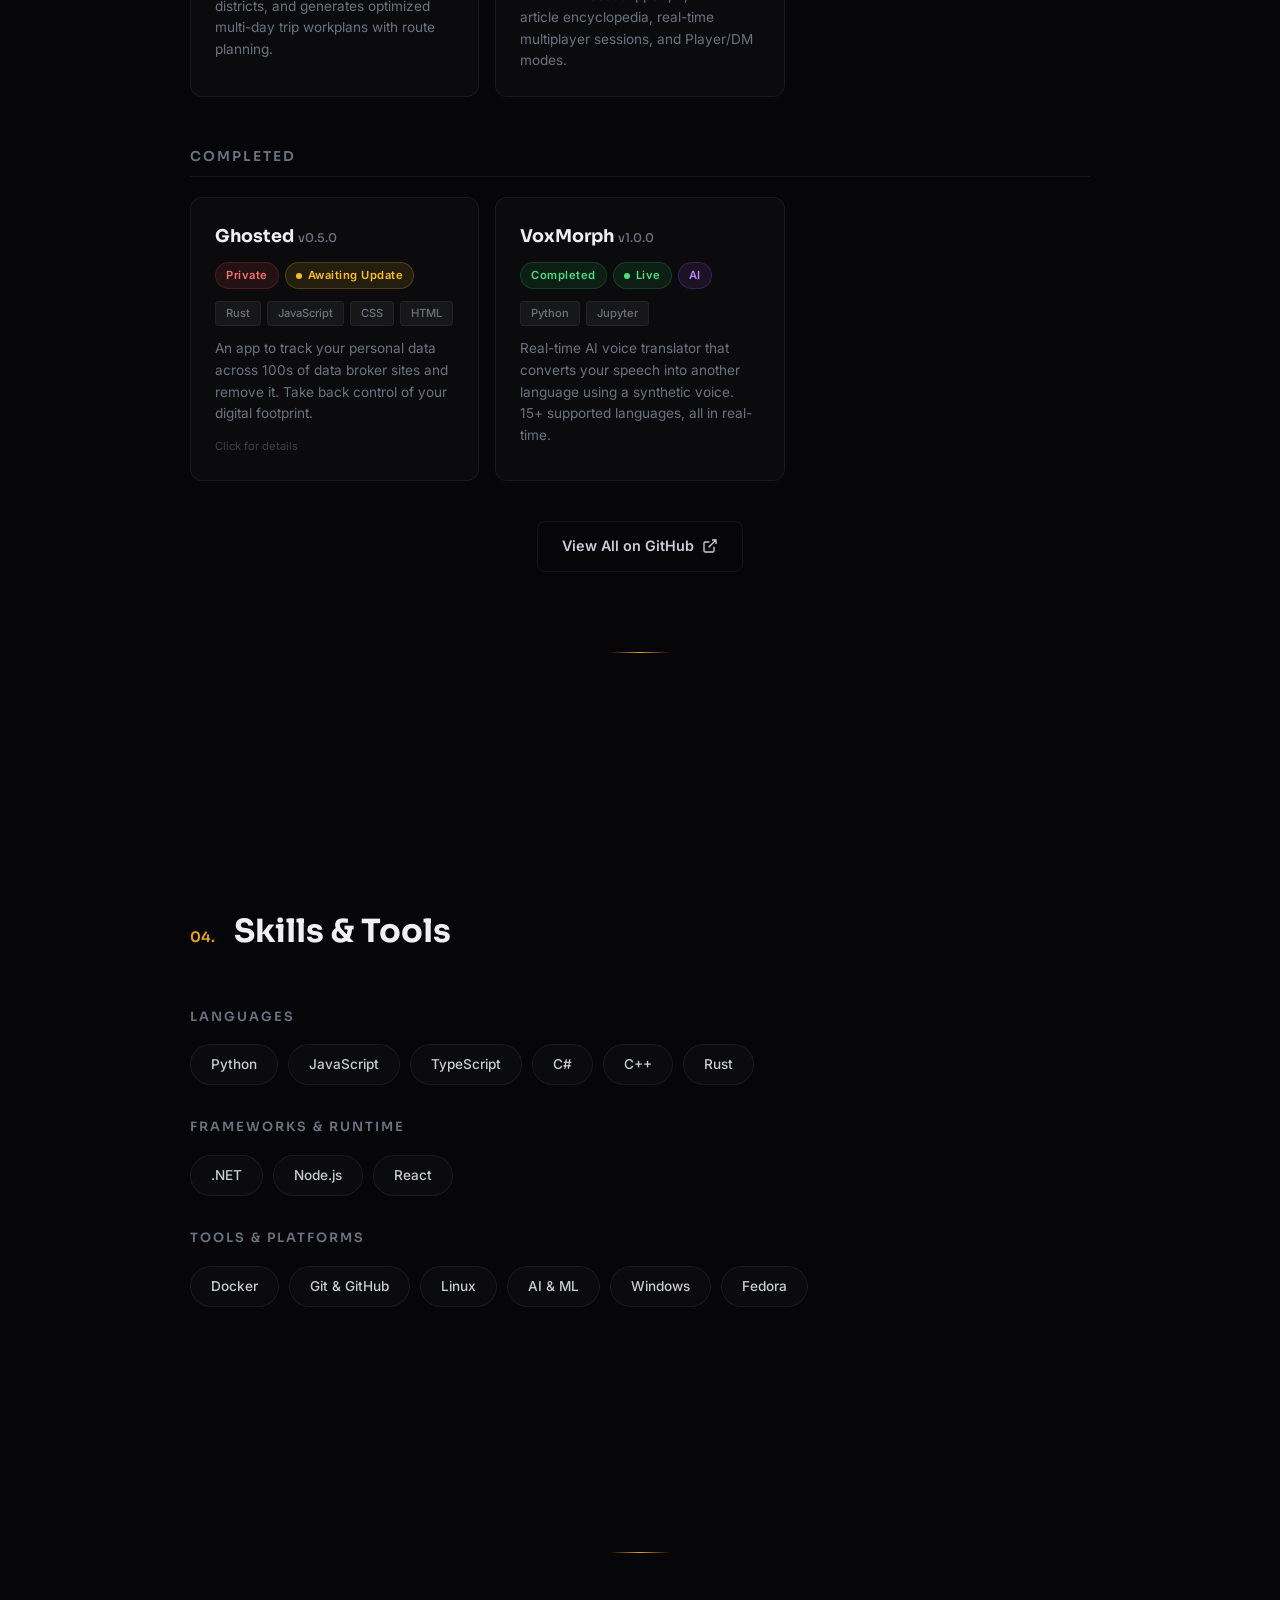
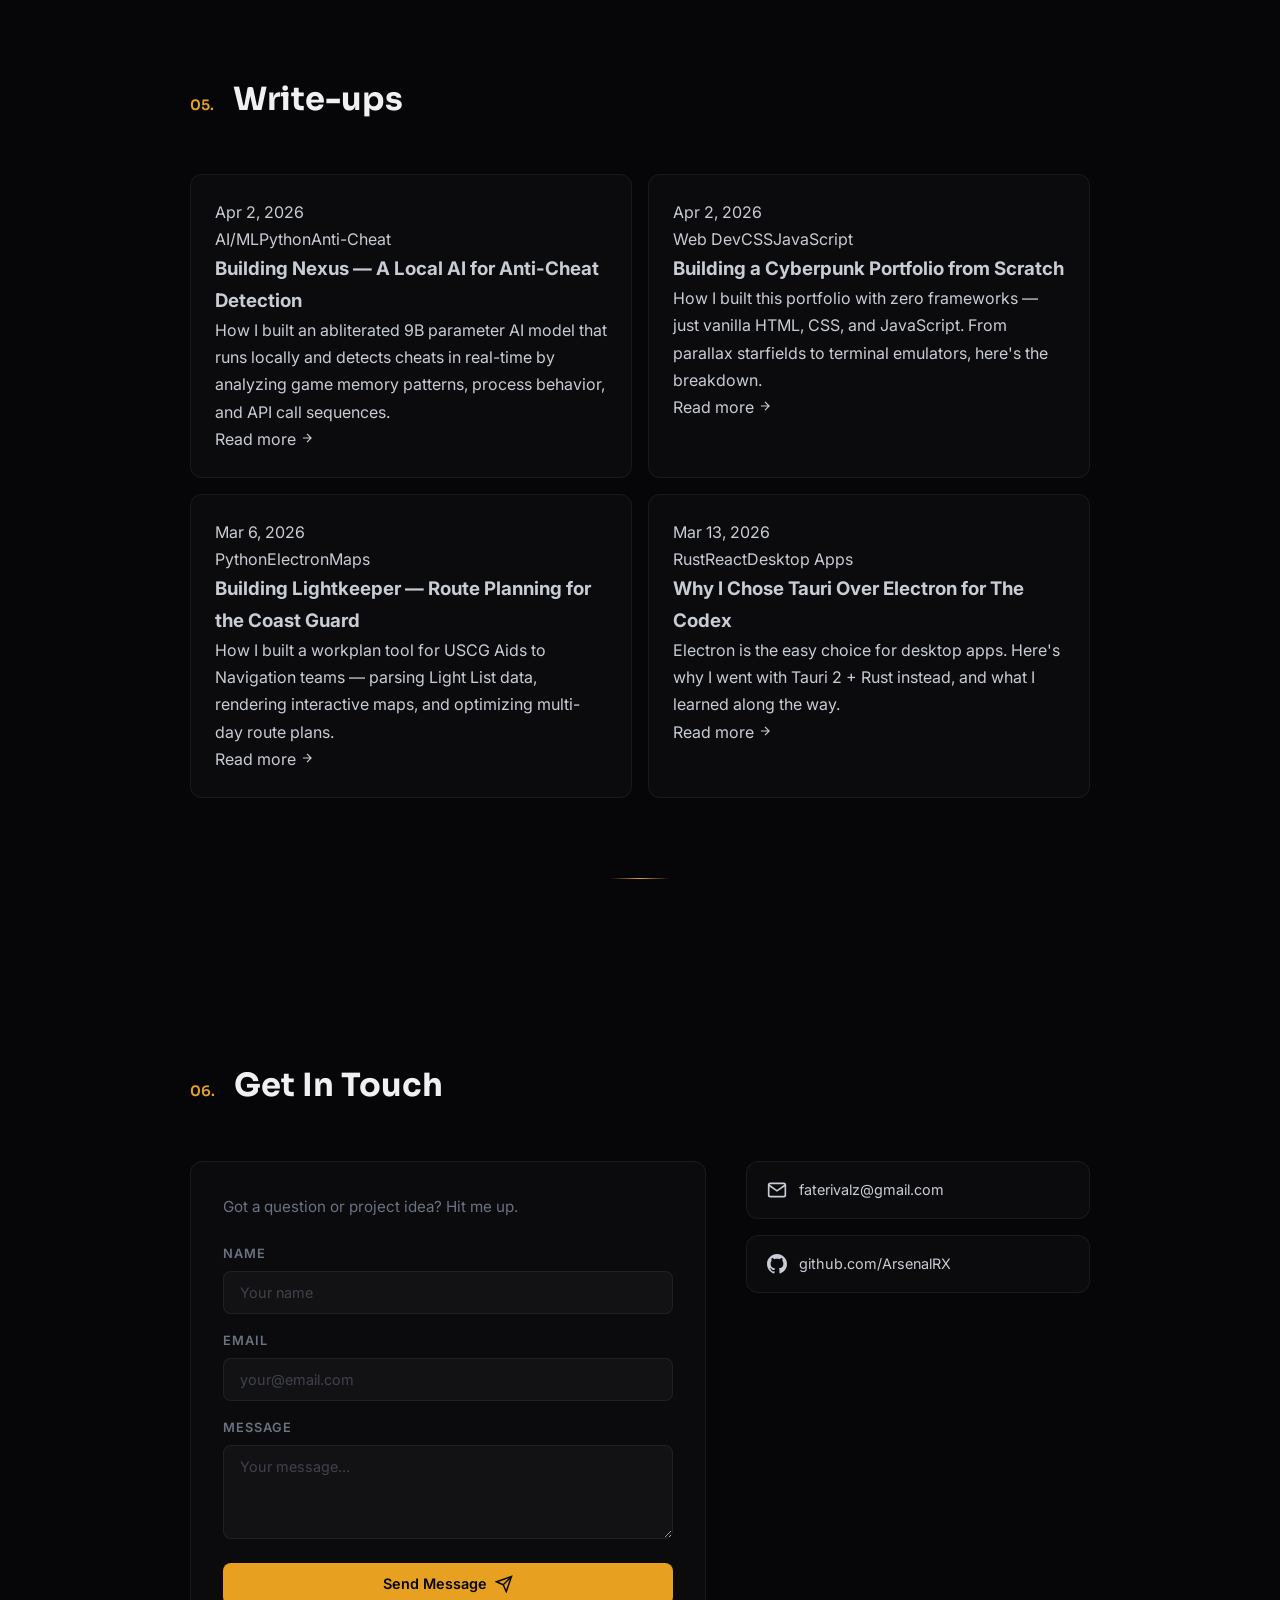
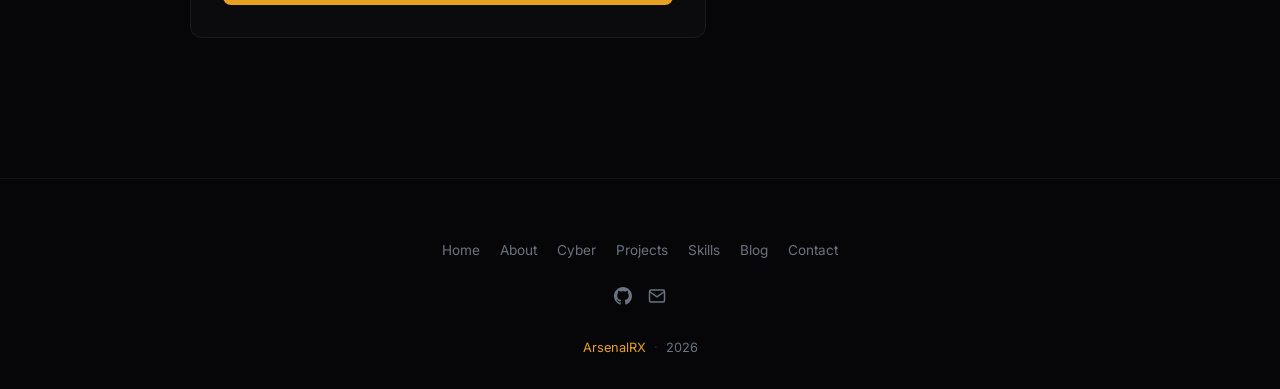
==== commit 9353e4b6: "Update site content" ====
--- a/index.html
+++ b/index.html
@@ -161,38 +161,62 @@
       <h2 class="section-title reveal"><span class="section-number">02.</span> Cybersecurity</h2>
       <div class="cyber-grid reveal">
         <div class="cyber-intro">
-          <p>I've been self-teaching cybersecurity since I was young — taking things apart, breaking into systems I owned, and figuring out how everything works under the hood. From kernel internals and memory exploitation to network traffic analysis, I'm always digging deeper into the stuff most people never touch.</p>
+          <p>Self-taught from a young age — I started by tearing apart systems I owned, learning how exploits worked at the binary level, and building defenses against them. That curiosity evolved into deep expertise across kernel security, hardware-layer attacks, and AI-driven threat detection. Today I co-lead a <a href="/cerberus/" class="accent-link">75-person engineering team</a> building Cerberus, a next-generation anti-cheat engine tackling problems that EAC, BattlEye, and Vanguard still can't solve.</p>
         </div>
         <div class="cyber-focus-cards">
           <div class="cyber-card">
             <div class="cyber-card-icon">
               <svg width="28" height="28" viewBox="0 0 24 24" fill="none" stroke="var(--accent)" stroke-width="1.5"><path d="M12 22s8-4 8-10V5l-8-3-8 3v7c0 6 8 10 8 10z"/></svg>
             </div>
-            <h4>System Hardening</h4>
-            <p>Kernel internals, driver security, and OS-level attack surface reduction. Understanding Windows and Linux at the lowest levels.</p>
+            <h4>Kernel & Driver Security</h4>
+            <p>Ring-0 driver development, integrity monitoring, code-signing enforcement, and memory permission auditing. Deep Windows kernel internals — WDM, WDF, syscall interception, and hypervisor-aware protection.</p>
+          </div>
+          <div class="cyber-card">
+            <div class="cyber-card-icon">
+              <svg width="28" height="28" viewBox="0 0 24 24" fill="none" stroke="var(--accent)" stroke-width="1.5"><rect x="2" y="3" width="20" height="14" rx="2"/><path d="M8 21h8M12 17v4"/></svg>
+            </div>
+            <h4>Hardware Attack Research</h4>
+            <p>DMA attacks over PCIe, firmware spoofing on Screamer-class boards, external memory reads from secondary machines, and FPGA-based exploit tooling. Building detection systems for attacks that happen below the OS.</p>
+          </div>
+          <div class="cyber-card">
+            <div class="cyber-card-icon">
+              <svg width="28" height="28" viewBox="0 0 24 24" fill="none" stroke="var(--accent)" stroke-width="1.5"><polyline points="4 17 10 11 4 5"/><line x1="12" y1="19" x2="20" y2="19"/></svg>
+            </div>
+            <h4>Reverse Engineering</h4>
+            <p>Binary analysis, cheat loader dissection, anti-tamper bypass research, and pattern-based detection engineering. Understanding offense to build better defense.</p>
+          </div>
+          <div class="cyber-card">
+            <div class="cyber-card-icon">
+              <svg width="28" height="28" viewBox="0 0 24 24" fill="none" stroke="var(--accent)" stroke-width="1.5"><circle cx="12" cy="12" r="10"/><path d="M12 6v6l4 2"/></svg>
+            </div>
+            <h4>AI Threat Detection</h4>
+            <p>Behavioral anomaly detection using real-time ML inference. Training models to identify statistically impossible input patterns, inhuman reaction times, and micro-movement signatures across competitive environments.</p>
           </div>
           <div class="cyber-card">
             <div class="cyber-card-icon">
               <svg width="28" height="28" viewBox="0 0 24 24" fill="none" stroke="var(--accent)" stroke-width="1.5"><rect x="3" y="11" width="18" height="11" rx="2" ry="2"/><path d="M7 11V7a5 5 0 0110 0v4"/></svg>
             </div>
-            <h4>Privacy & Anti-Tracking</h4>
-            <p>Data broker removal, hardware fingerprint research, and building tools that put privacy back in the user's hands.</p>
-          </div>
-          <div class="cyber-card">
-            <div class="cyber-card-icon">
-              <svg width="28" height="28" viewBox="0 0 24 24" fill="none" stroke="var(--accent)" stroke-width="1.5"><polyline points="4 17 10 11 4 5"/><line x1="12" y1="19" x2="20" y2="19"/></svg>
-            </div>
-            <h4>Reverse Engineering</h4>
-            <p>Binary analysis, memory pattern recognition, and cheat detection systems. Taking things apart to understand how they work.</p>
+            <h4>Privacy Engineering</h4>
+            <p>Data broker scanning and automated removal, hardware fingerprint obfuscation, and building zero-telemetry systems that prove security doesn't require surveillance.</p>
           </div>
           <div class="cyber-card">
             <div class="cyber-card-icon">
               <svg width="28" height="28" viewBox="0 0 24 24" fill="none" stroke="var(--accent)" stroke-width="1.5"><path d="M22 12h-4l-3 9L9 3l-3 9H2"/></svg>
             </div>
-            <h4>Network Analysis</h4>
-            <p>Traffic monitoring, protocol inspection, and building tools to visualize what's really happening on the wire.</p>
-          </div>
-        </div>
+            <h4>Network & Protocol Analysis</h4>
+            <p>Deep packet inspection, traffic anomaly detection, protocol fuzzing, and building visualization tools to map real-time network behavior across distributed systems.</p>
+          </div>
+        </div>
+      </div>
+      <div class="cyber-cerberus-link reveal">
+        <a href="/cerberus/" class="cyber-cerberus-btn">
+          <span class="cyber-cerberus-icon">&#x1F6E1;</span>
+          <span>
+            <strong>Cerberus Anti-Cheat Engine</strong>
+            <span class="cyber-cerberus-sub">Three-layer game protection &mdash; View the project</span>
+          </span>
+          <svg width="20" height="20" viewBox="0 0 24 24" fill="none" stroke="currentColor" stroke-width="2"><path d="M5 12h14M12 5l7 7-7 7"/></svg>
+        </a>
       </div>
     </div>
   </section>
--- a/style.css
+++ b/style.css
@@ -285,7 +285,9 @@
 /* ========== CYBERSECURITY ========== */
 .cyber-grid { display: flex; flex-direction: column; gap: 32px; }
 .cyber-intro p { font-size: 1rem; line-height: 1.8; color: var(--text); max-width: 700px; }
-.cyber-focus-cards { display: grid; grid-template-columns: repeat(auto-fit, minmax(220px, 1fr)); gap: 16px; }
+.cyber-focus-cards { display: grid; grid-template-columns: repeat(3, 1fr); gap: 16px; }
+@media (max-width: 900px) { .cyber-focus-cards { grid-template-columns: repeat(2, 1fr); } }
+@media (max-width: 600px) { .cyber-focus-cards { grid-template-columns: 1fr; } }
 .cyber-card {
   padding: 24px; border-radius: var(--radius);
   background: var(--bg-card); border: 1px solid var(--border);
@@ -301,6 +303,19 @@
 .cyber-card-icon { margin-bottom: 12px; }
 .cyber-card h4 { font-family: 'Sora', sans-serif; font-size: 0.95rem; color: var(--text-bright); margin-bottom: 8px; font-weight: 600; }
 .cyber-card p { font-size: 0.85rem; line-height: 1.6; color: var(--text-dim); }
+.accent-link { color: var(--accent); text-decoration: none; font-weight: 500; border-bottom: 1px solid rgba(232,160,32,0.3); transition: border-color 0.2s; }
+.accent-link:hover { border-color: var(--accent); }
+.cyber-cerberus-link { margin-top: 32px; }
+.cyber-cerberus-btn {
+  display: flex; align-items: center; gap: 16px; padding: 20px 28px;
+  border-radius: var(--radius); background: var(--bg-card); border: 1px solid var(--border);
+  text-decoration: none; color: var(--text); transition: all var(--transition);
+}
+.cyber-cerberus-btn:hover { border-color: rgba(232,160,32,0.25); transform: translateY(-2px); box-shadow: 0 8px 30px rgba(232,160,32,0.06); }
+.cyber-cerberus-icon { font-size: 1.6rem; flex-shrink: 0; }
+.cyber-cerberus-btn strong { display: block; color: var(--text-bright); font-family: 'Sora', sans-serif; font-size: 0.95rem; font-weight: 600; }
+.cyber-cerberus-sub { display: block; font-size: 0.78rem; color: var(--text-dim); margin-top: 2px; }
+.cyber-cerberus-btn svg { margin-left: auto; color: var(--accent); flex-shrink: 0; }
 
 /* ========== PROJECTS ========== */
 .projects-category-title {
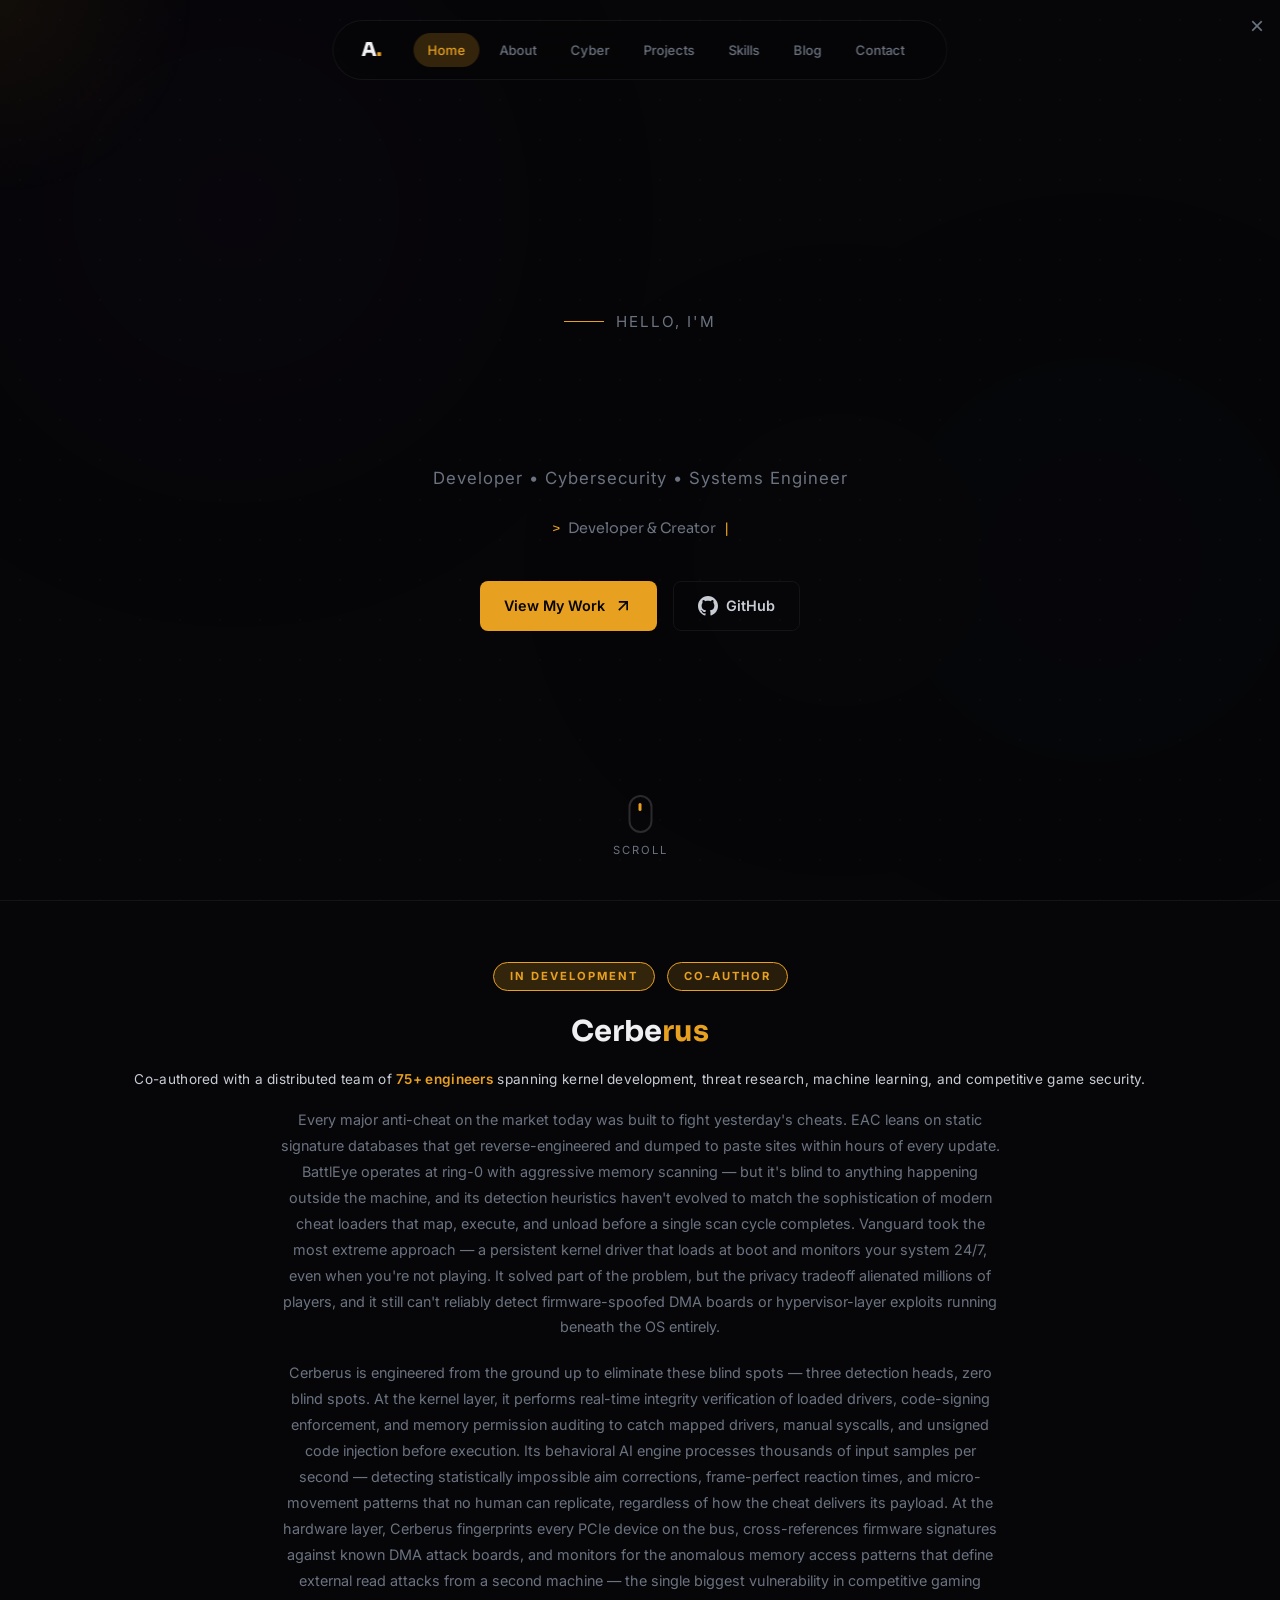
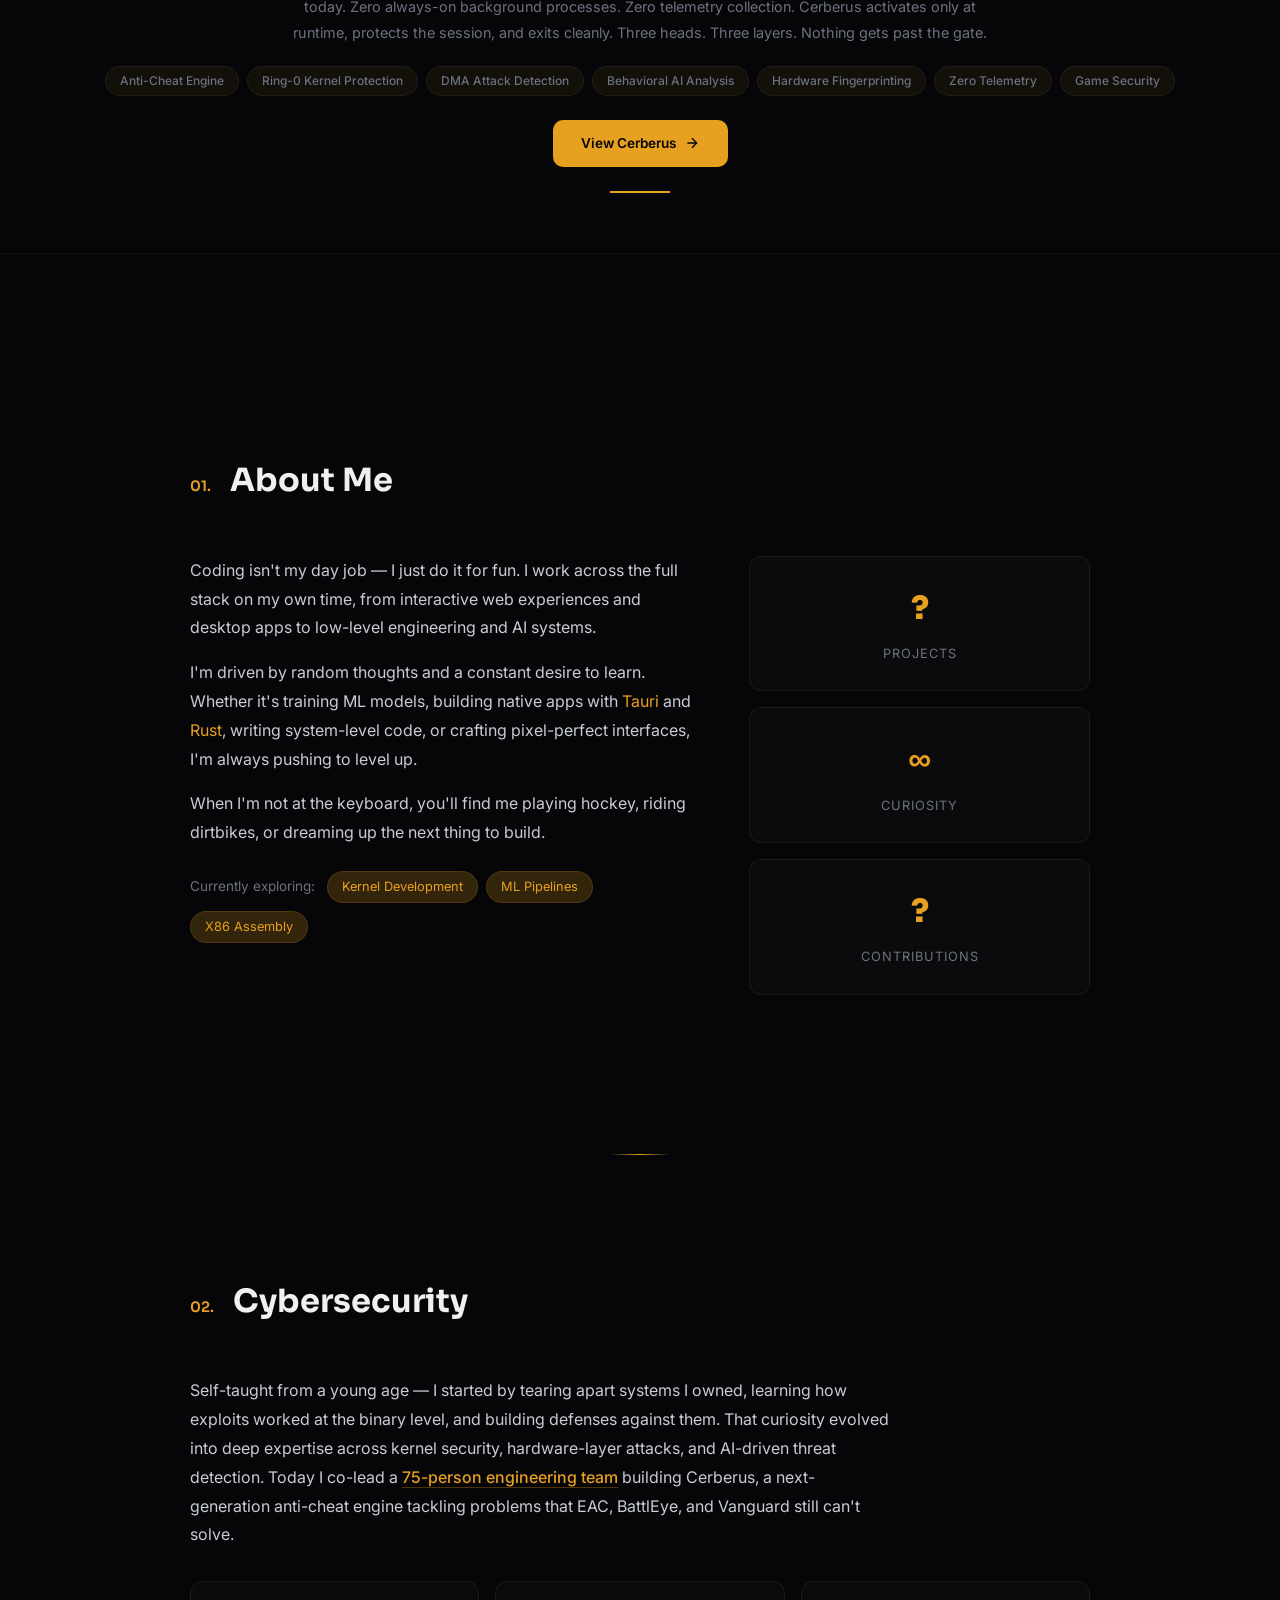
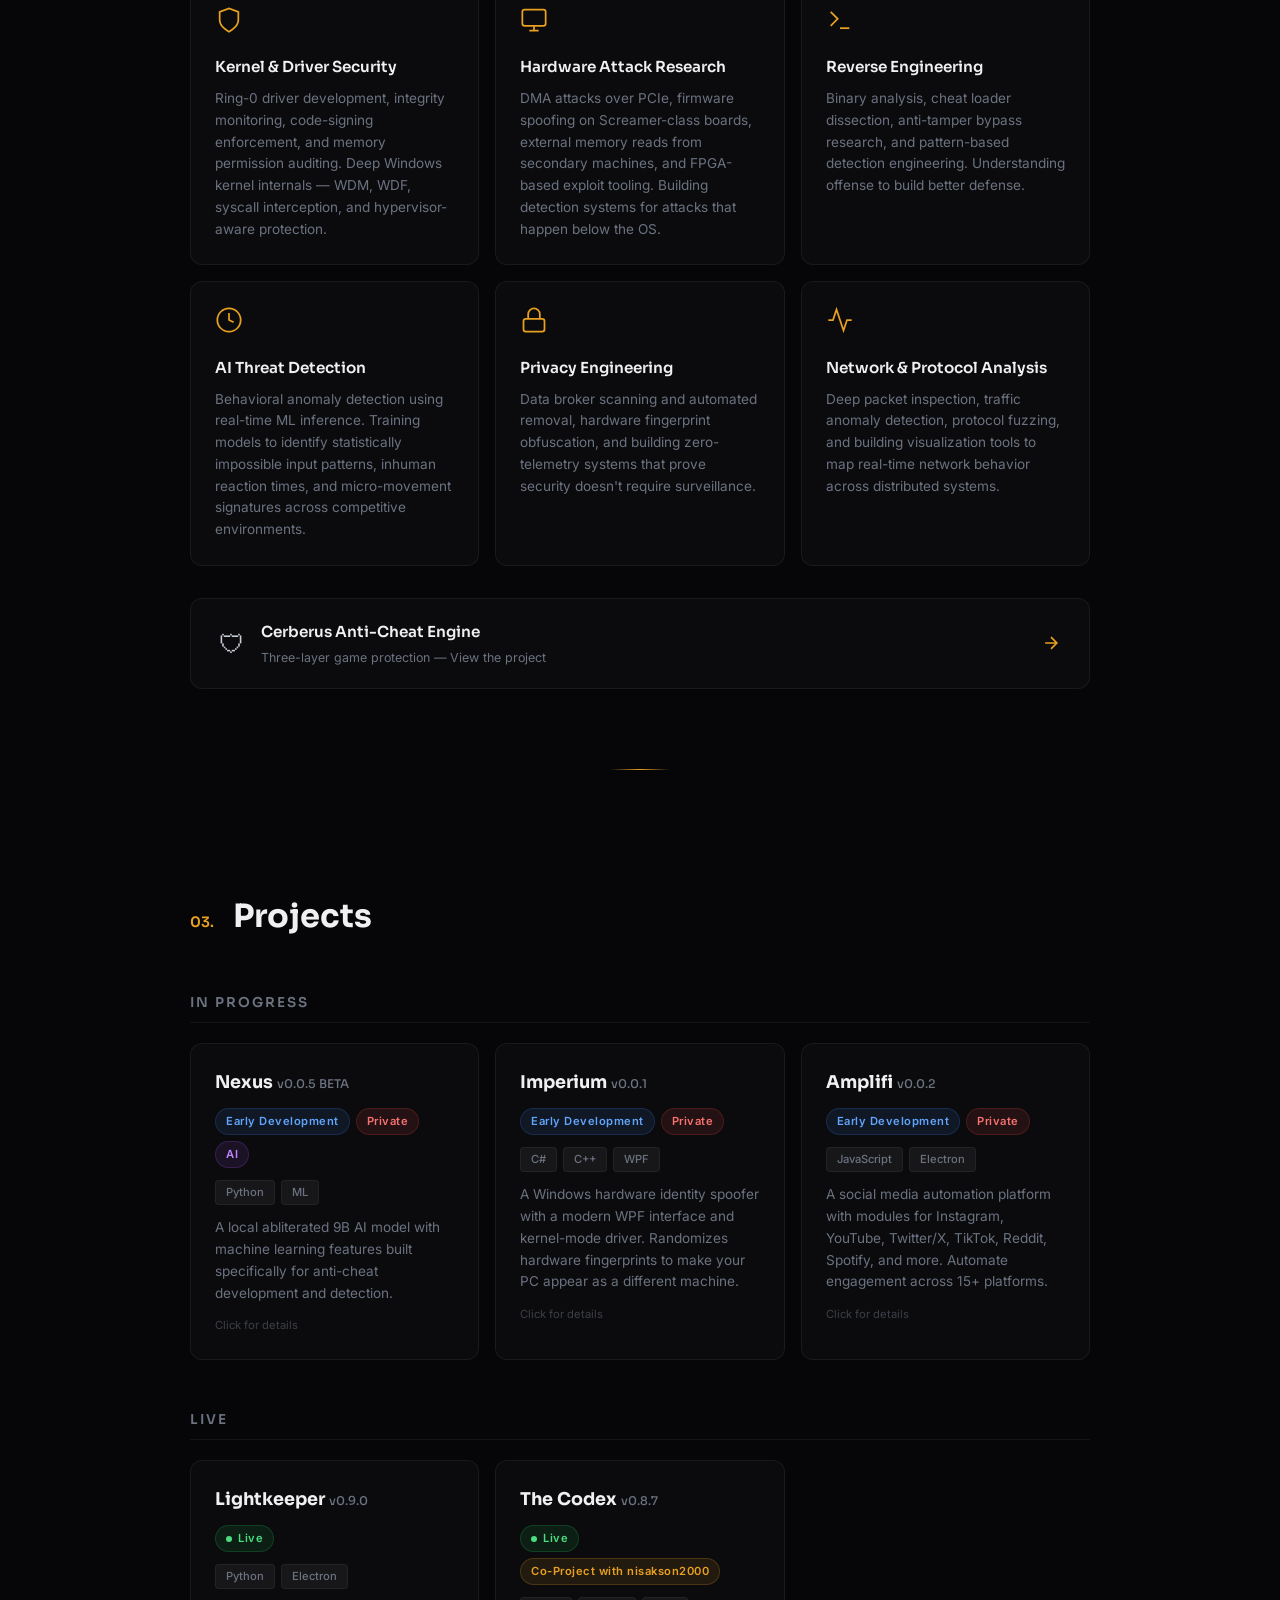
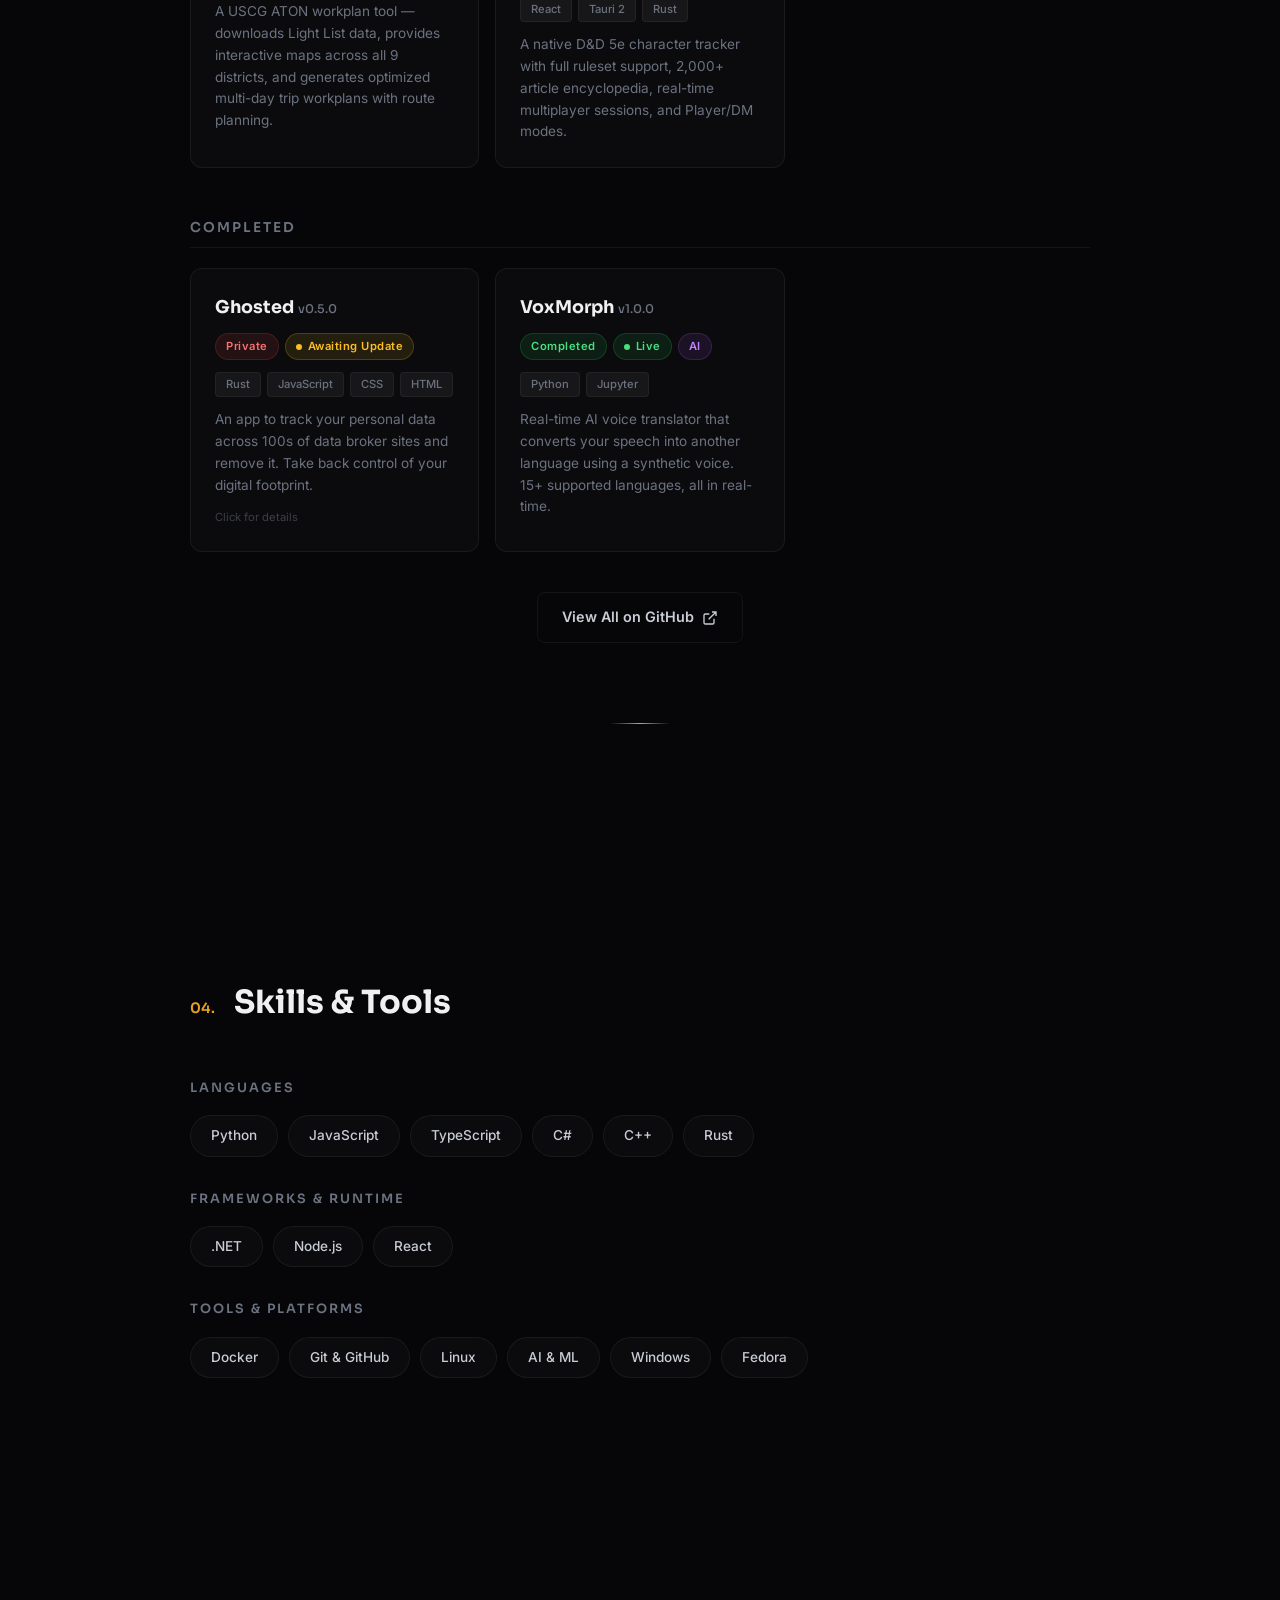
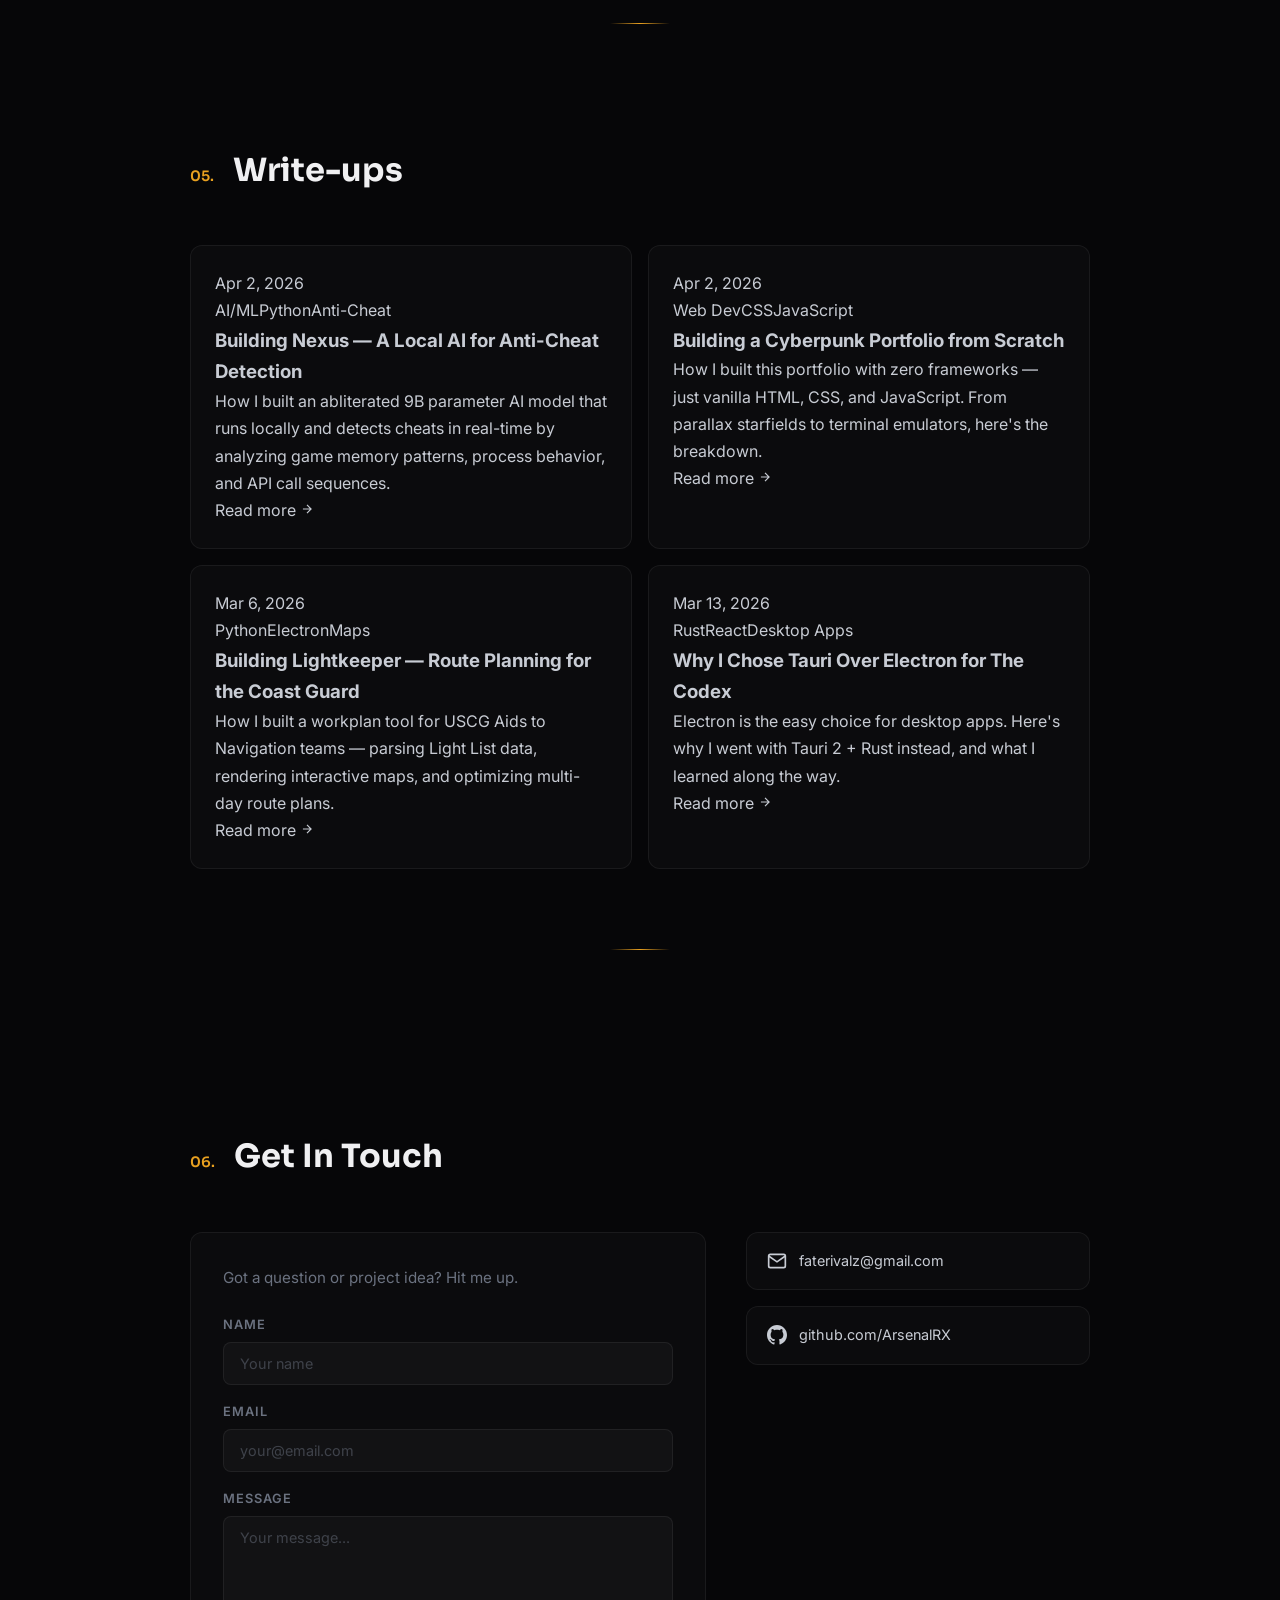
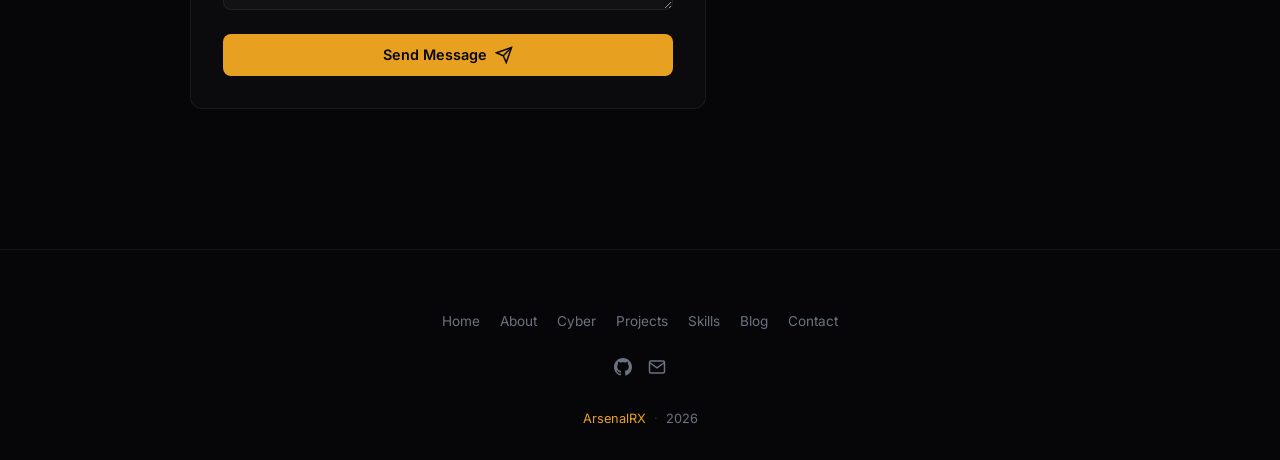
==== commit c1ca8827: "Update site content" ====
--- a/index.html
+++ b/index.html
@@ -117,6 +117,10 @@
         <span class="nightreign-tag">Zero Telemetry</span>
         <span class="nightreign-tag">Game Security</span>
       </div>
+      <a href="/cerberus/" class="nightreign-cta">
+        View Cerberus
+        <svg width="16" height="16" viewBox="0 0 24 24" fill="none" stroke="currentColor" stroke-width="2"><path d="M5 12h14M12 5l7 7-7 7"/></svg>
+      </a>
       <div class="nightreign-line"></div>
     </div>
   </section>
--- a/style.css
+++ b/style.css
@@ -251,6 +251,13 @@
 .nightreign-subtitle { color: var(--text-dim); font-size: 0.9rem; margin-bottom: 20px; max-width: 720px; margin-left: auto; margin-right: auto; line-height: 1.8; }
 .nightreign-tags { display: flex; gap: 8px; justify-content: center; flex-wrap: wrap; margin-bottom: 24px; }
 .nightreign-tag { padding: 4px 14px; border-radius: 20px; font-size: 0.75rem; font-weight: 500; background: rgba(232,160,32,0.06); color: var(--text-dim); border: 1px solid var(--border); }
+.nightreign-cta {
+  display: inline-flex; align-items: center; gap: 8px;
+  padding: 12px 28px; border-radius: 10px; font-size: 0.85rem; font-weight: 600;
+  background: var(--accent); color: #060608; text-decoration: none;
+  transition: all 0.25s; margin-bottom: 24px;
+}
+.nightreign-cta:hover { background: #d09018; transform: translateY(-2px); box-shadow: 0 8px 30px rgba(232,160,32,0.3); }
 .nightreign-line { width: 60px; height: 2px; background: var(--accent); margin: 0 auto; }
 
 /* ========== ABOUT ========== */
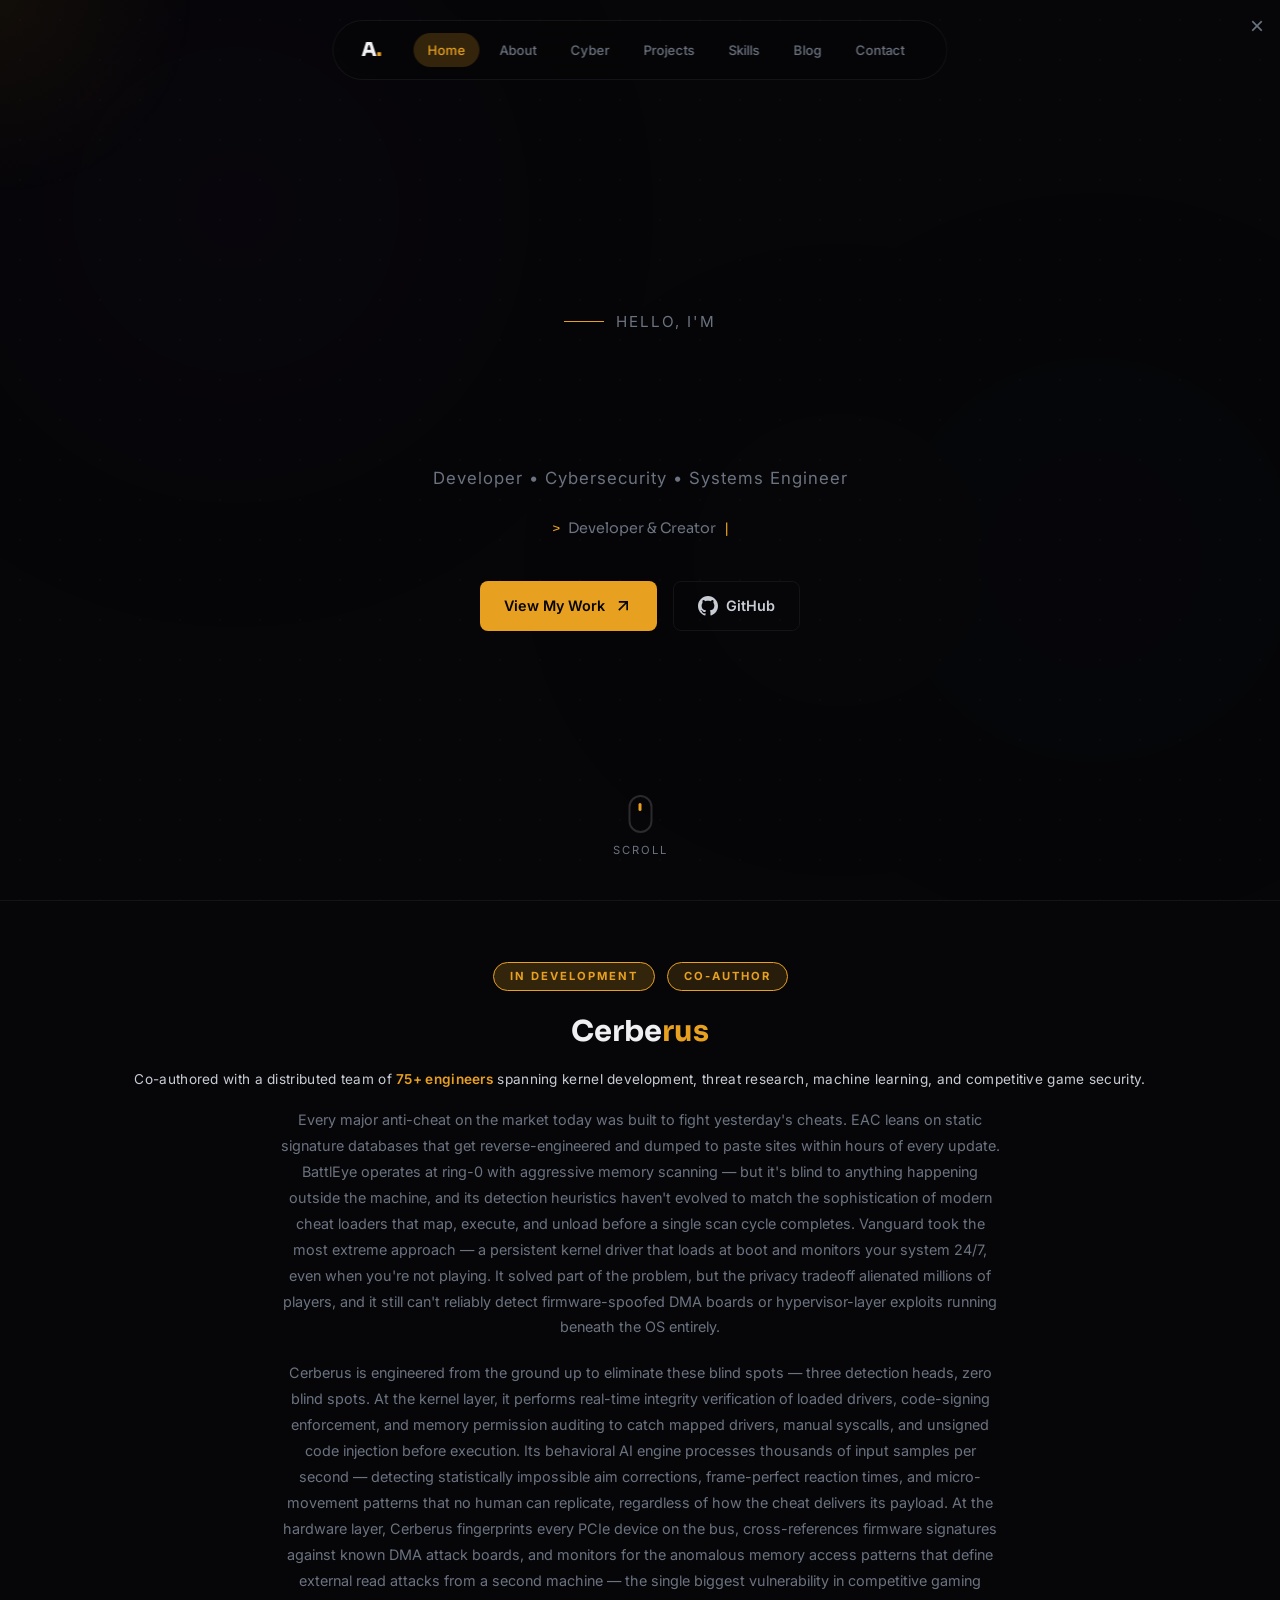
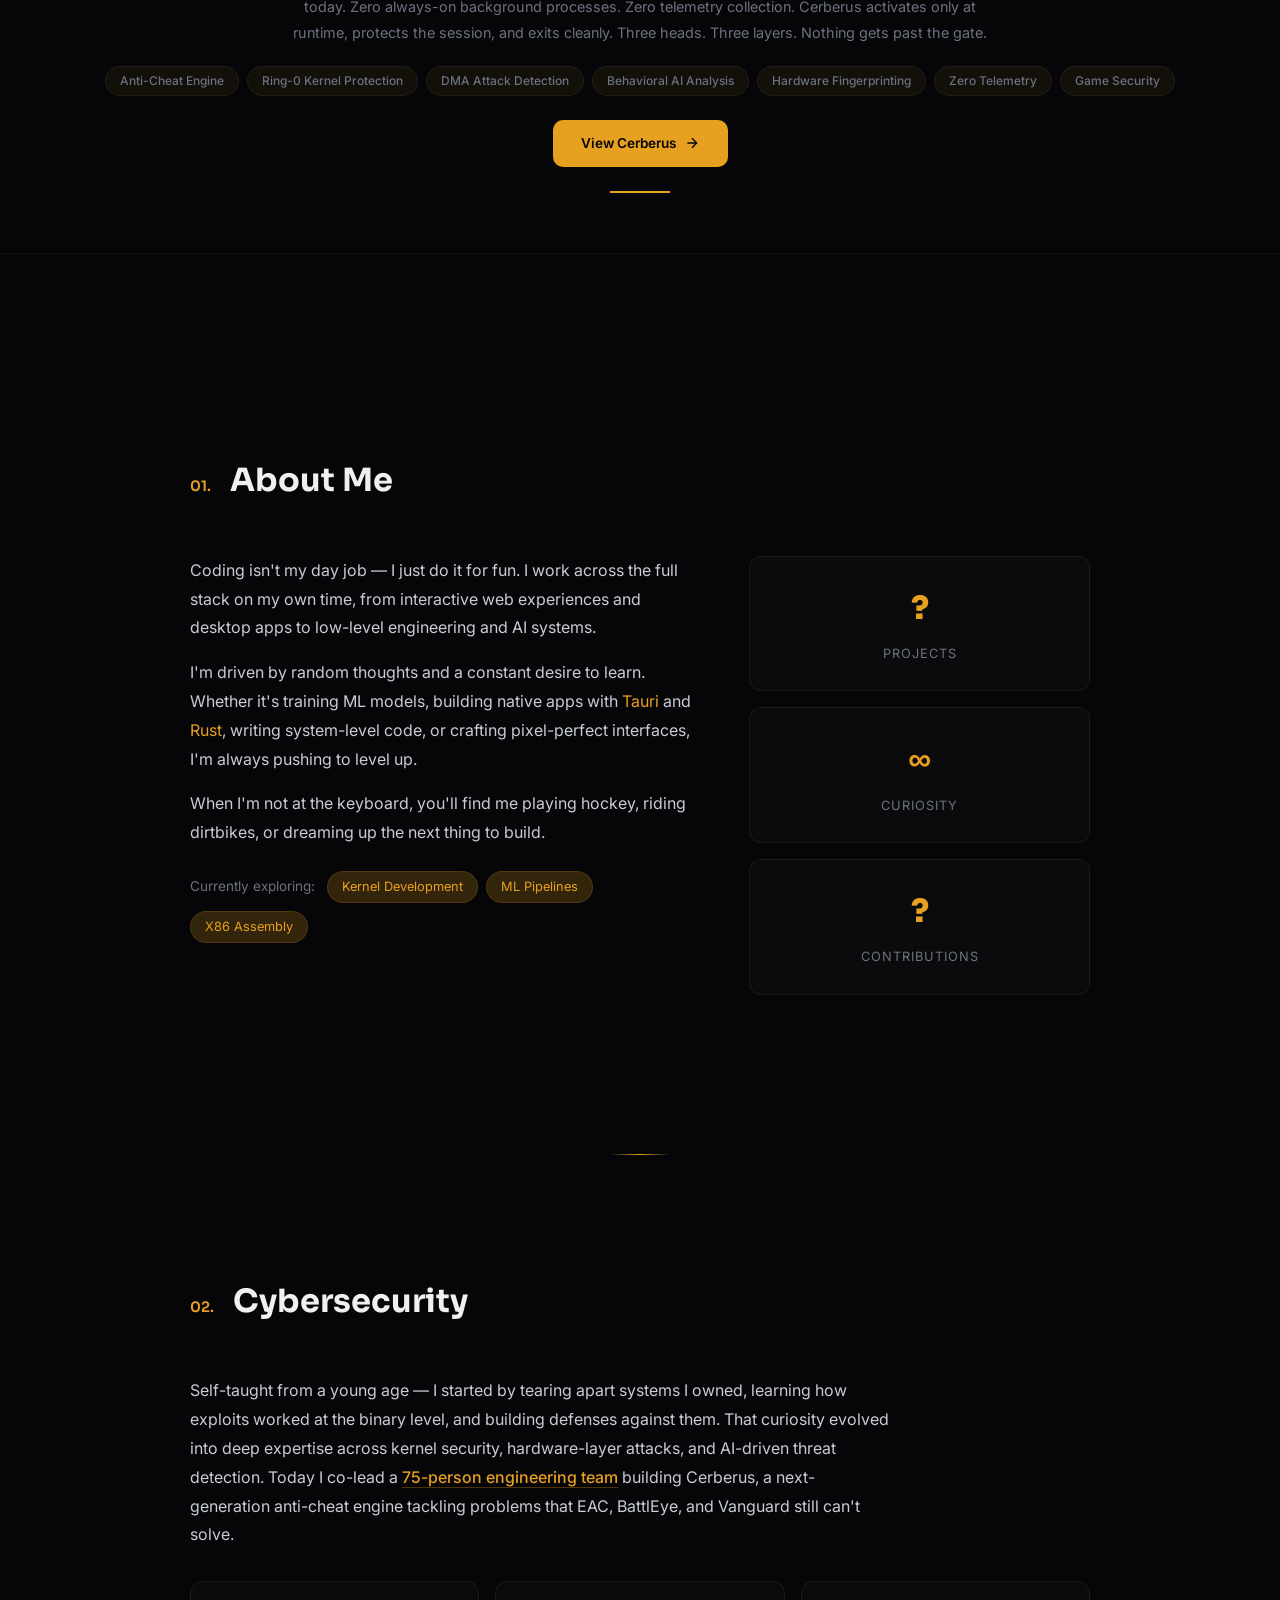
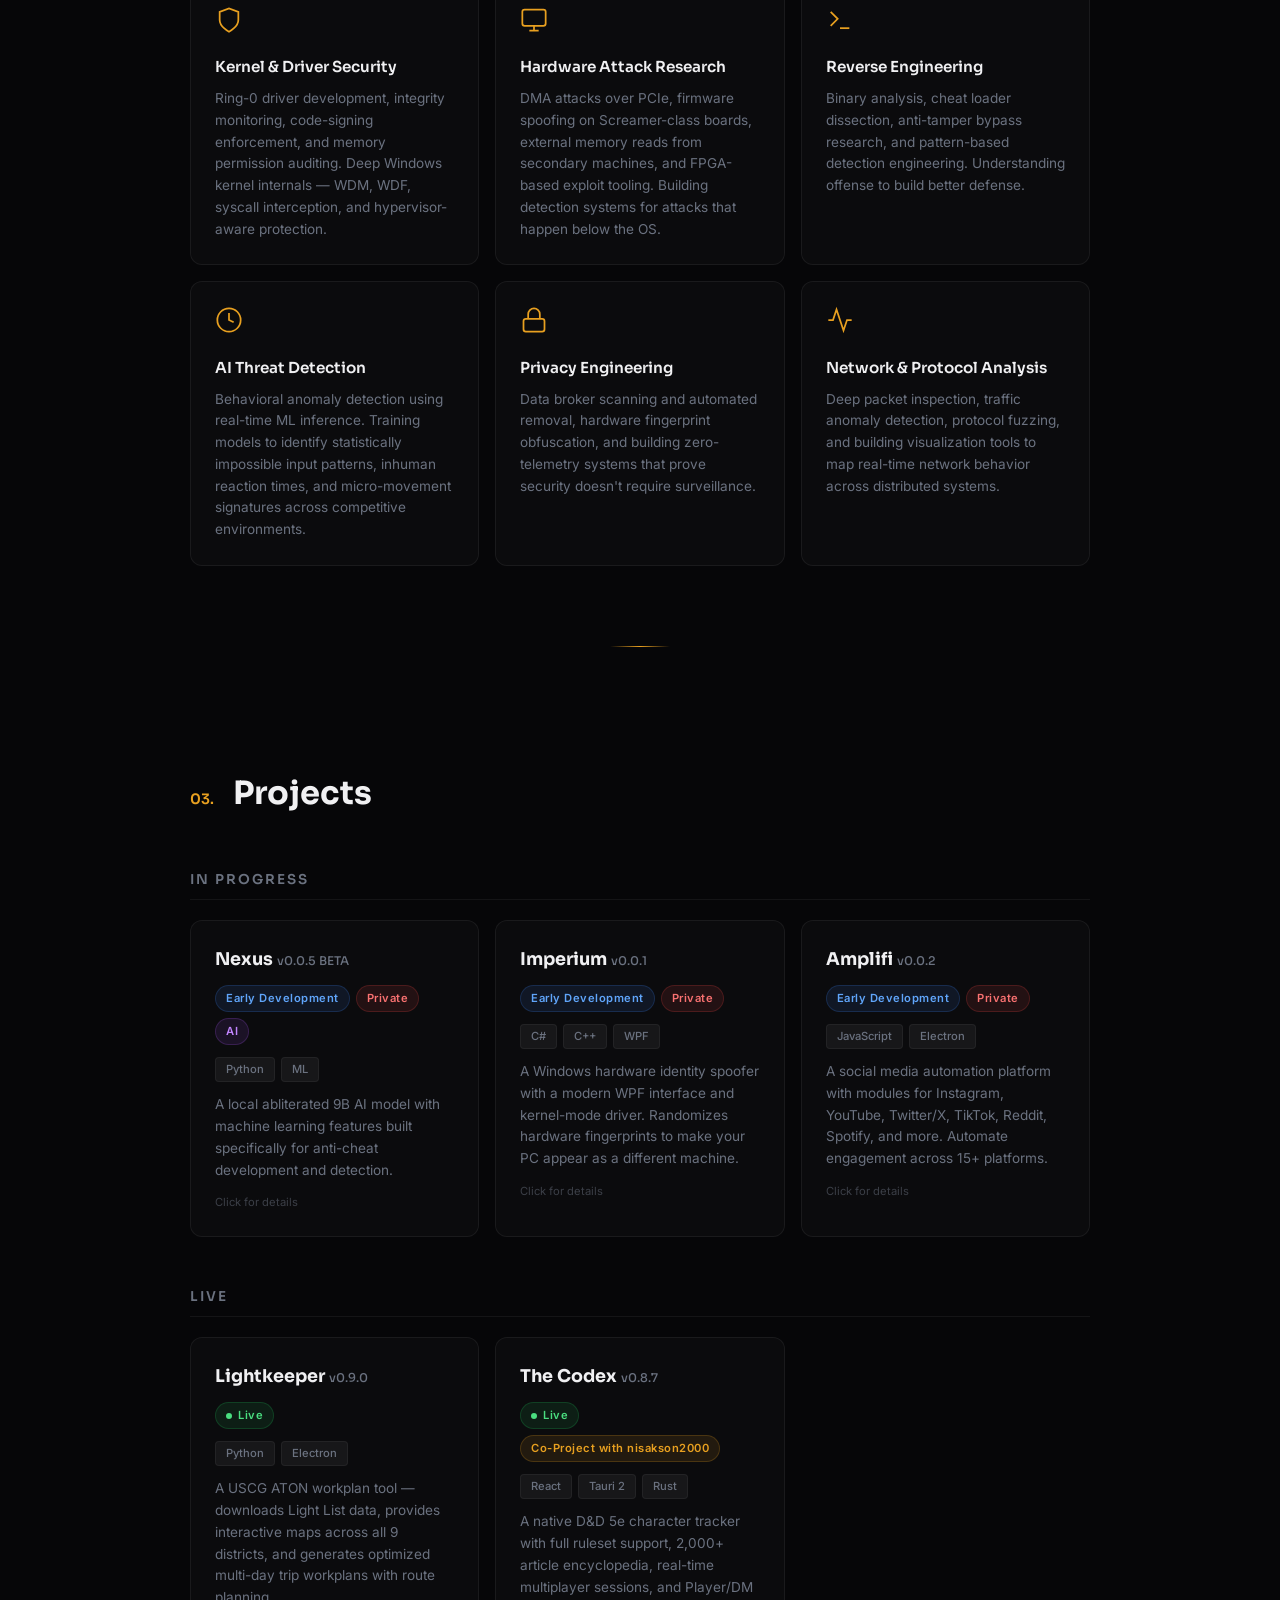
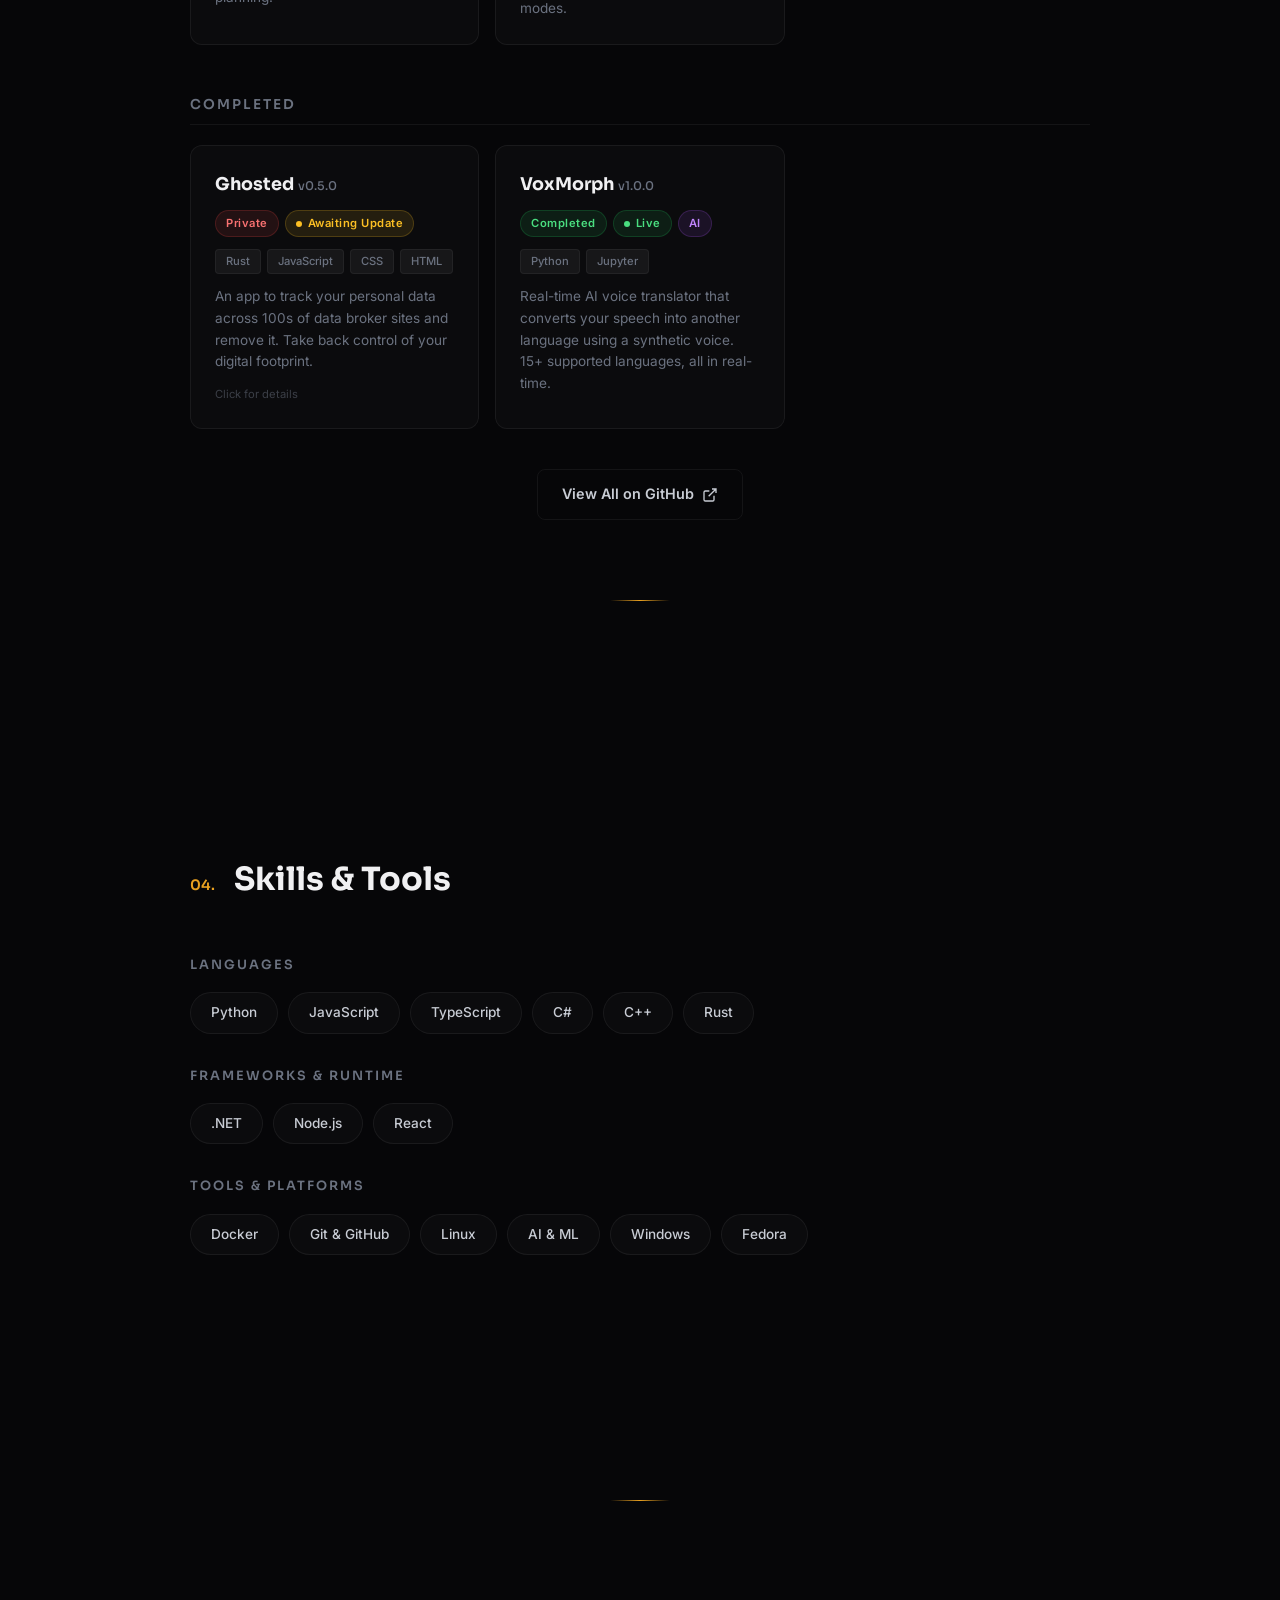
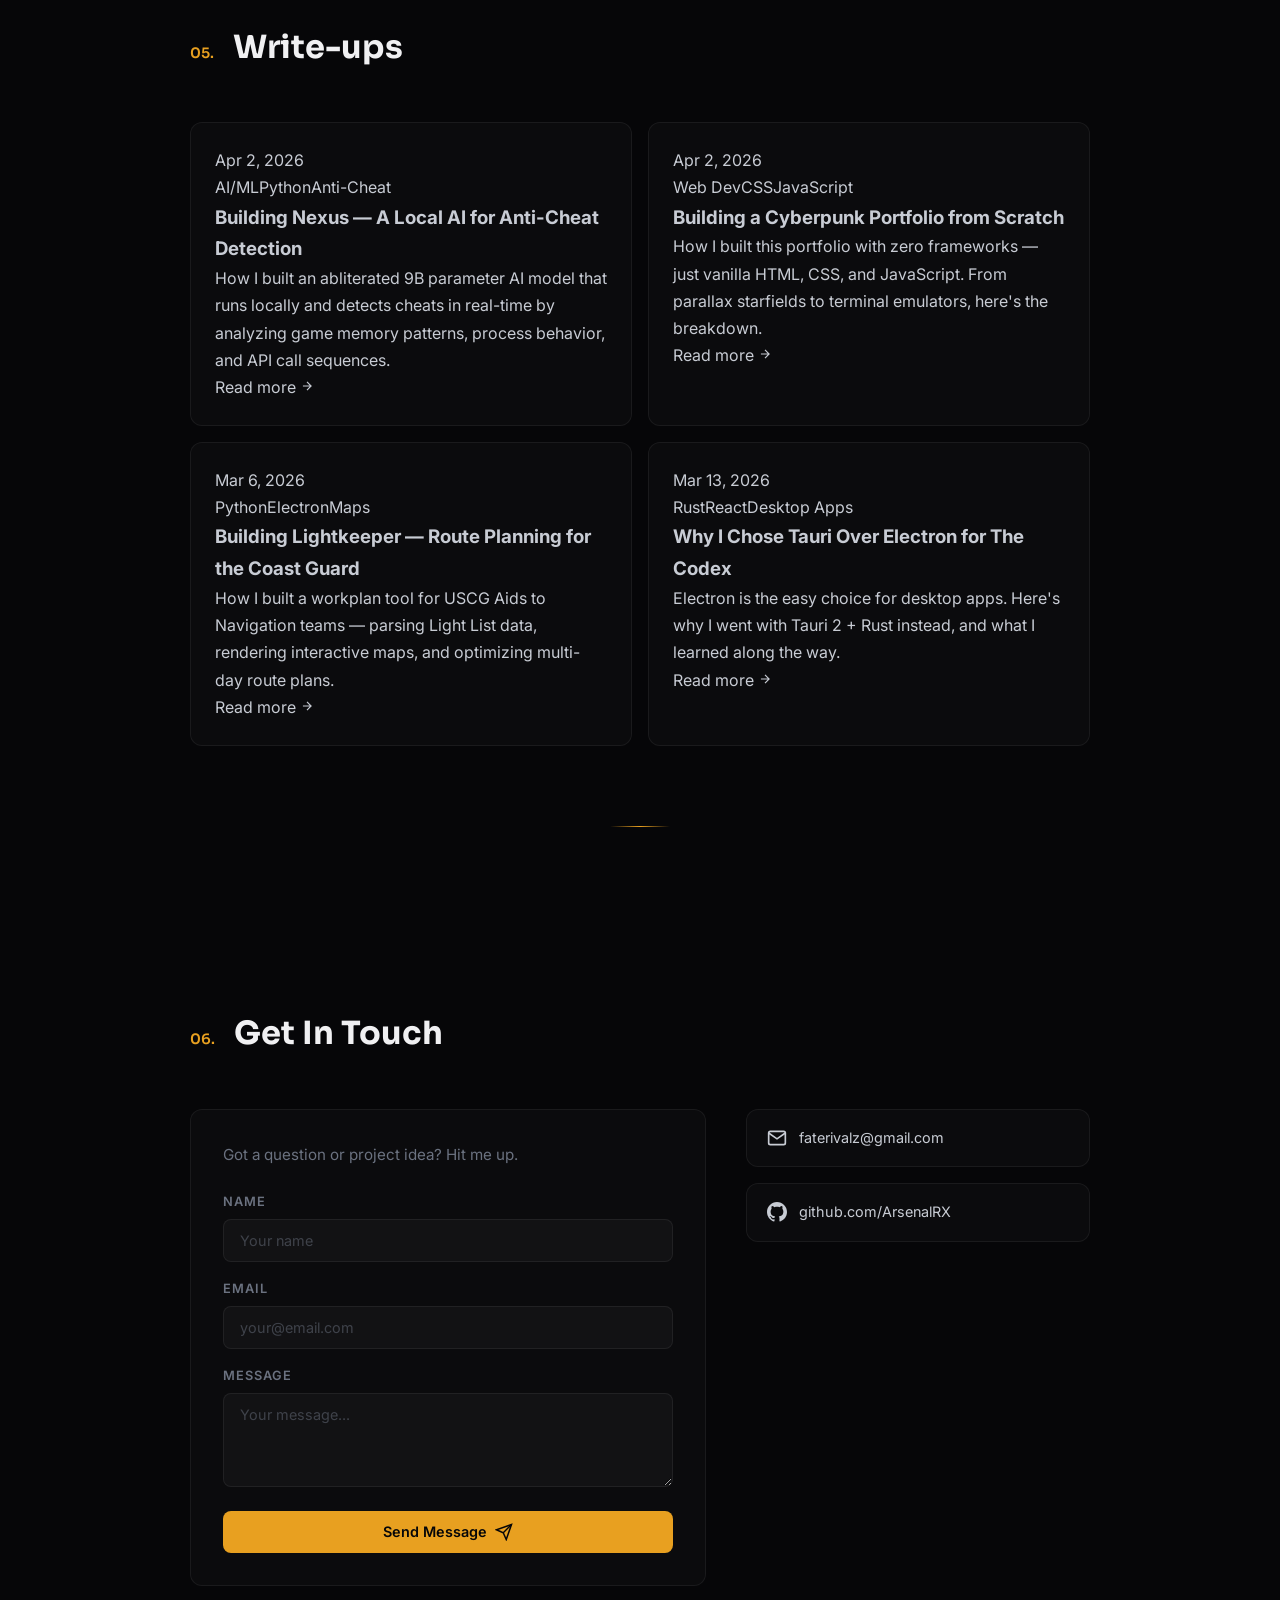
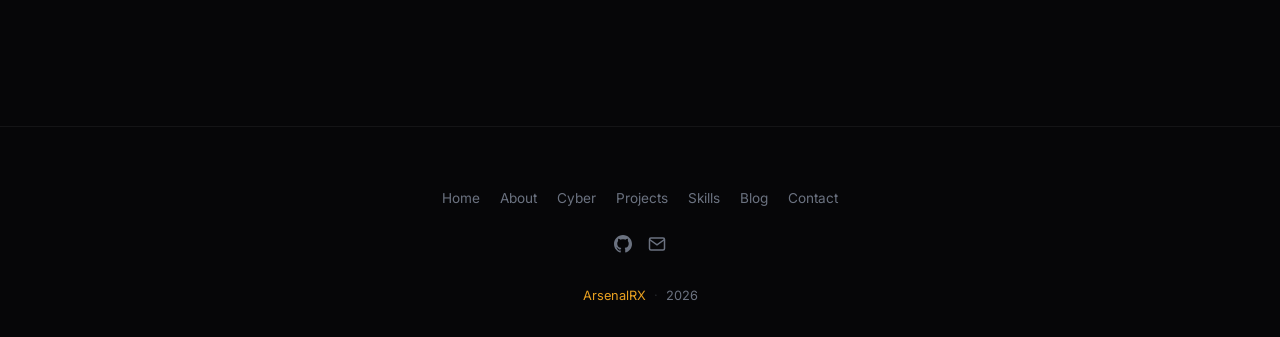
==== commit 3646dbfe: "Update site content" ====
--- a/index.html
+++ b/index.html
@@ -211,16 +211,6 @@
             <p>Deep packet inspection, traffic anomaly detection, protocol fuzzing, and building visualization tools to map real-time network behavior across distributed systems.</p>
           </div>
         </div>
-      </div>
-      <div class="cyber-cerberus-link reveal">
-        <a href="/cerberus/" class="cyber-cerberus-btn">
-          <span class="cyber-cerberus-icon">&#x1F6E1;</span>
-          <span>
-            <strong>Cerberus Anti-Cheat Engine</strong>
-            <span class="cyber-cerberus-sub">Three-layer game protection &mdash; View the project</span>
-          </span>
-          <svg width="20" height="20" viewBox="0 0 24 24" fill="none" stroke="currentColor" stroke-width="2"><path d="M5 12h14M12 5l7 7-7 7"/></svg>
-        </a>
       </div>
     </div>
   </section>
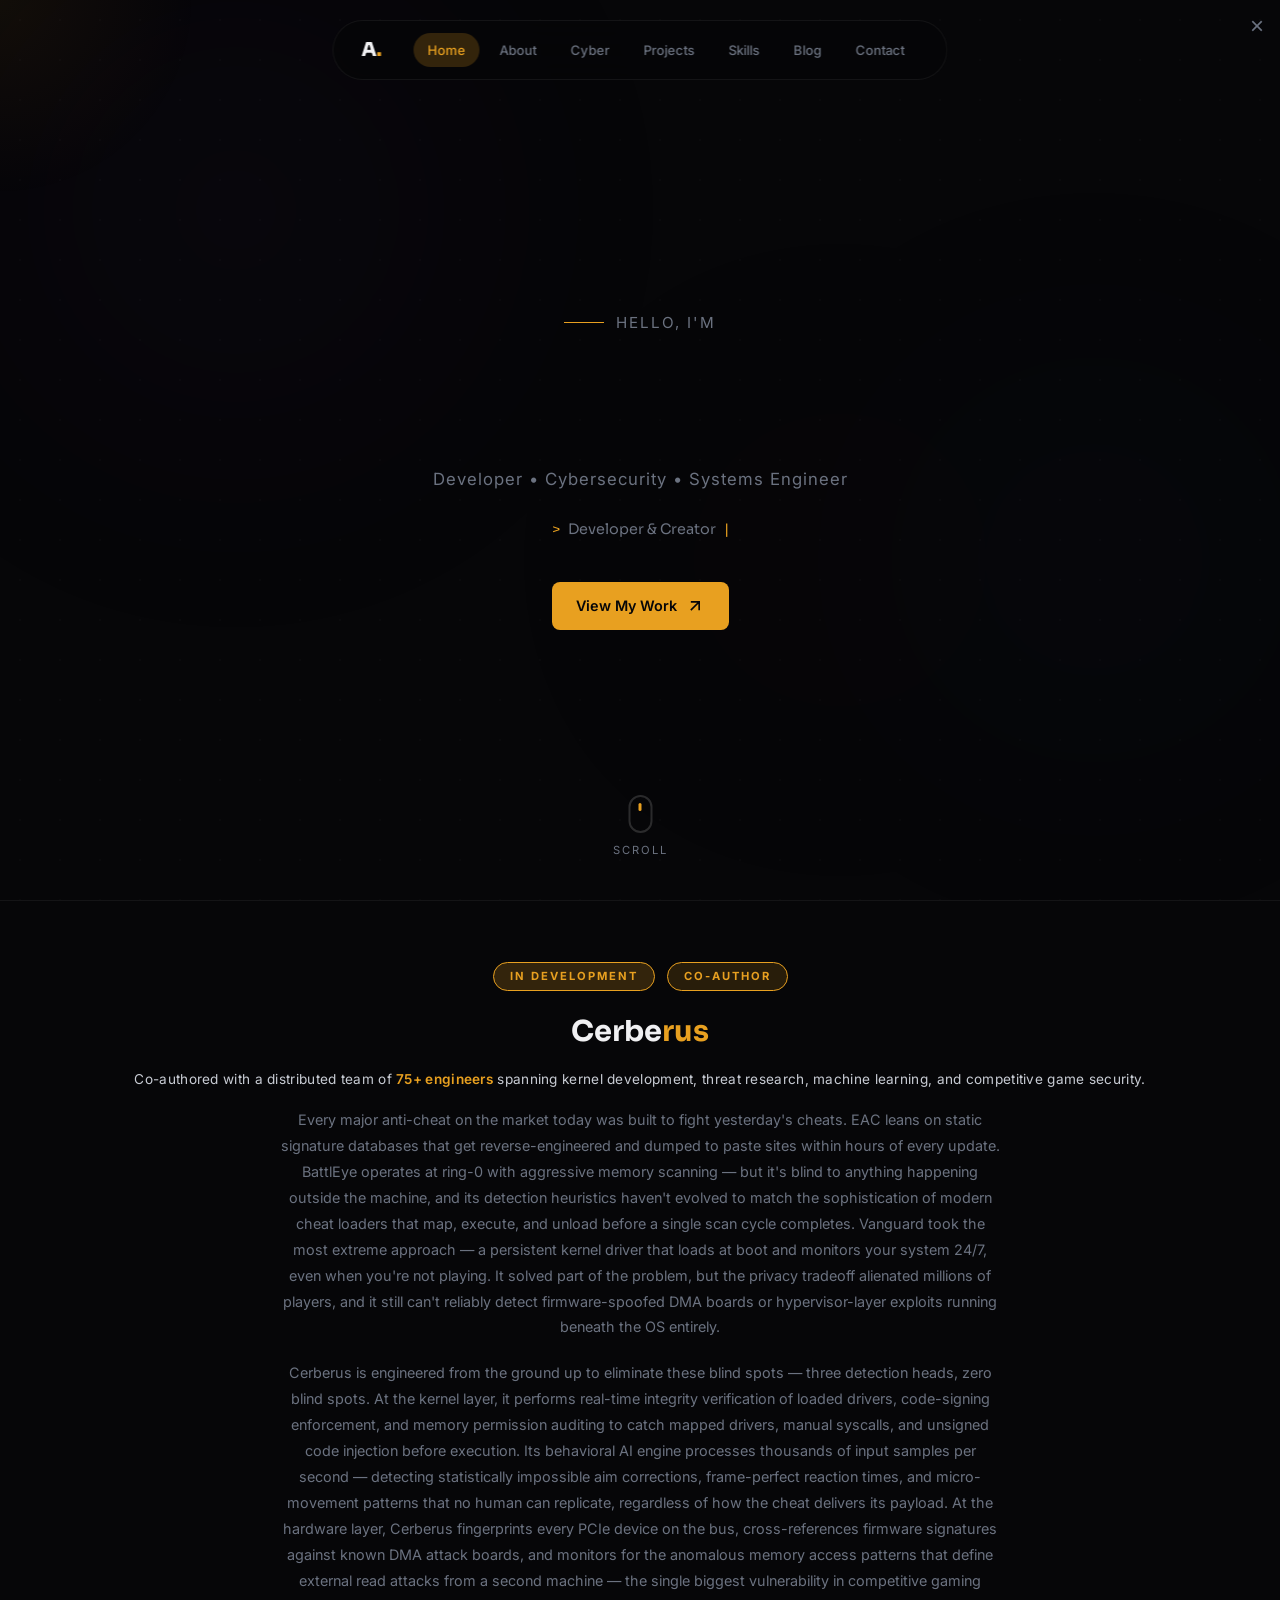
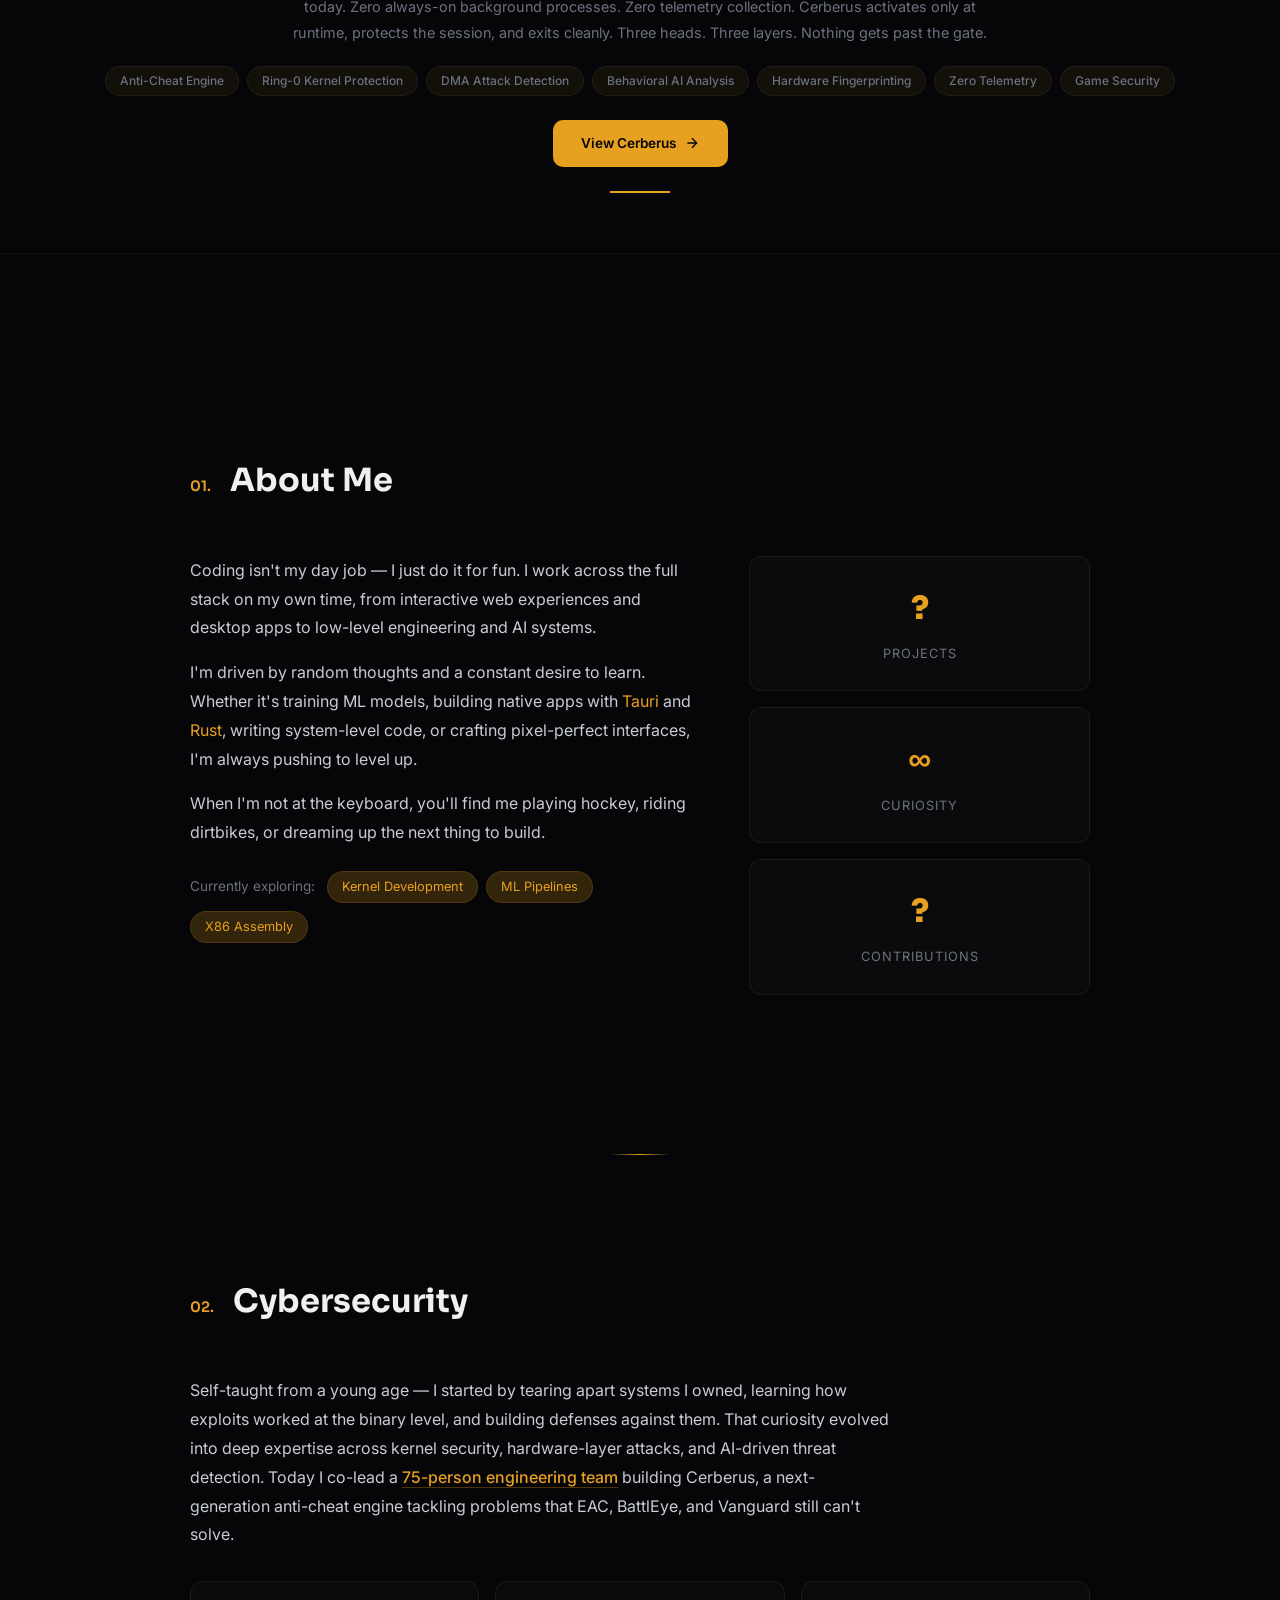
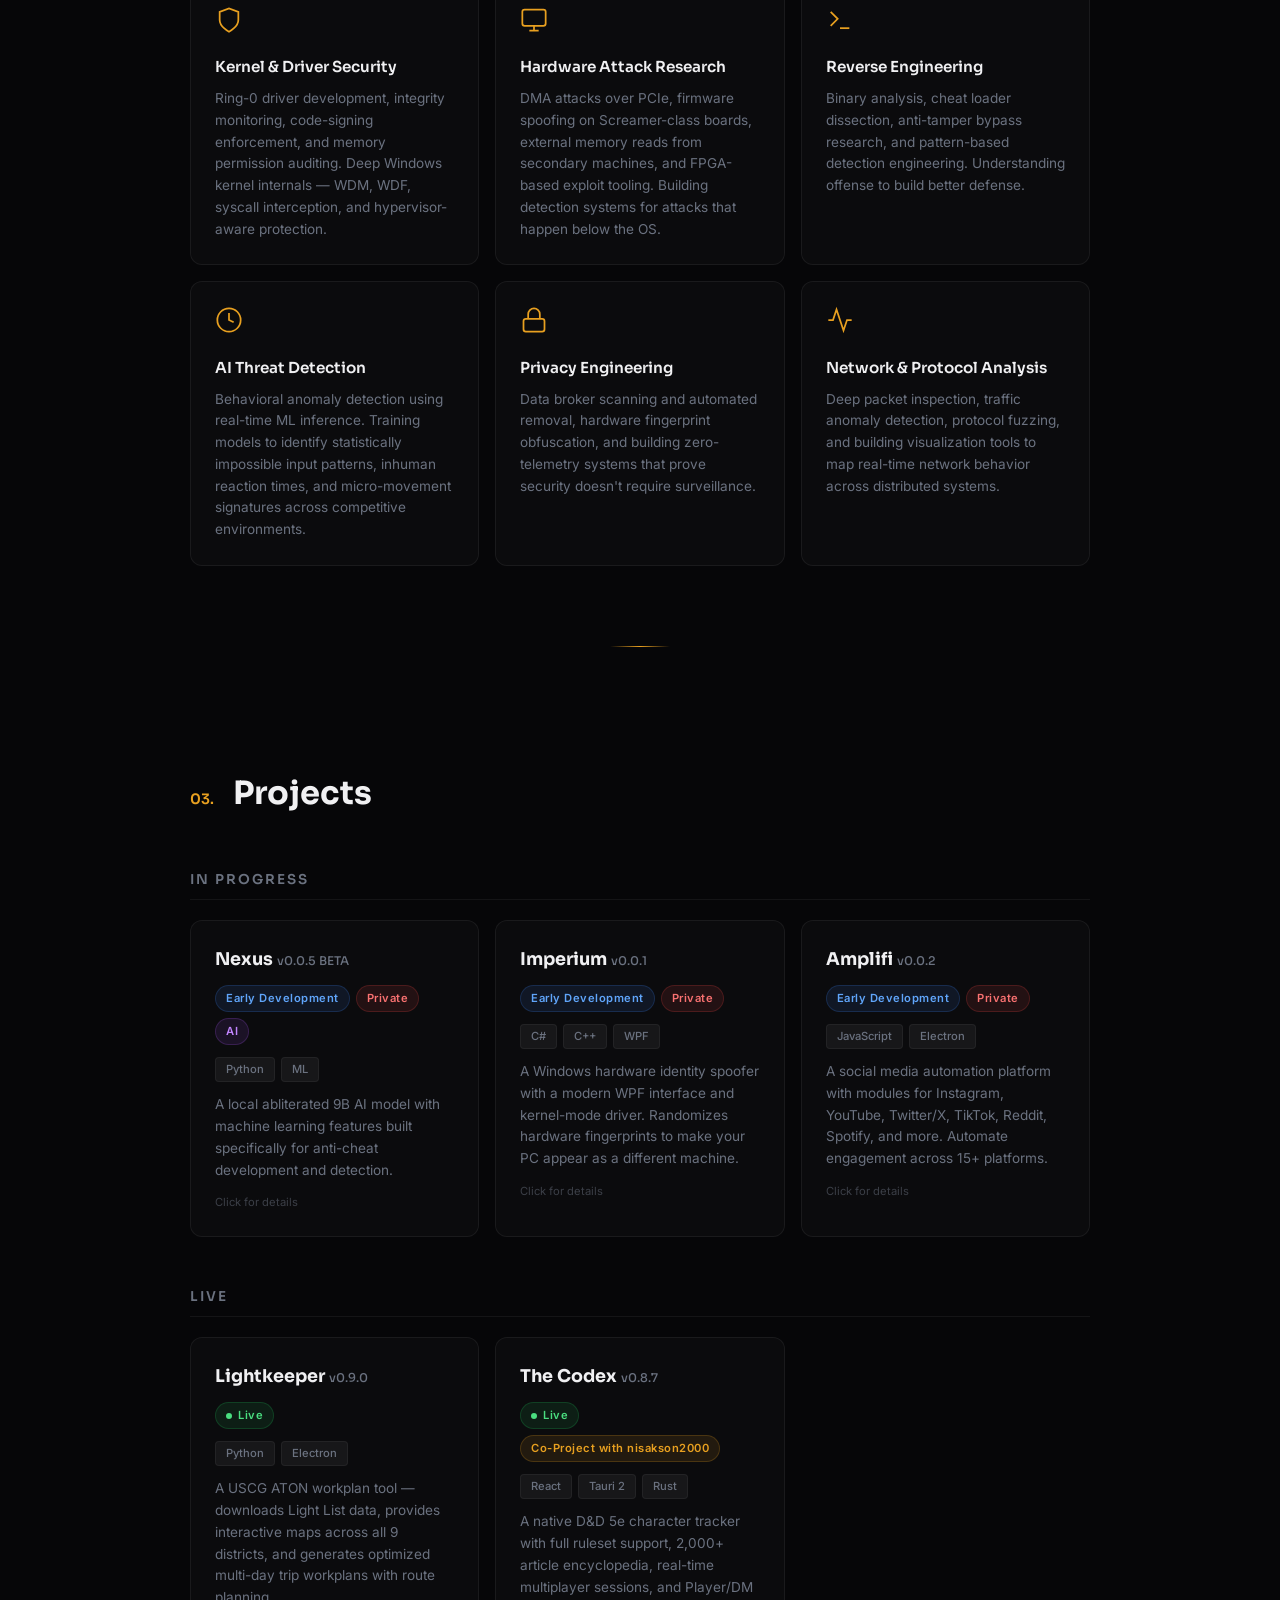
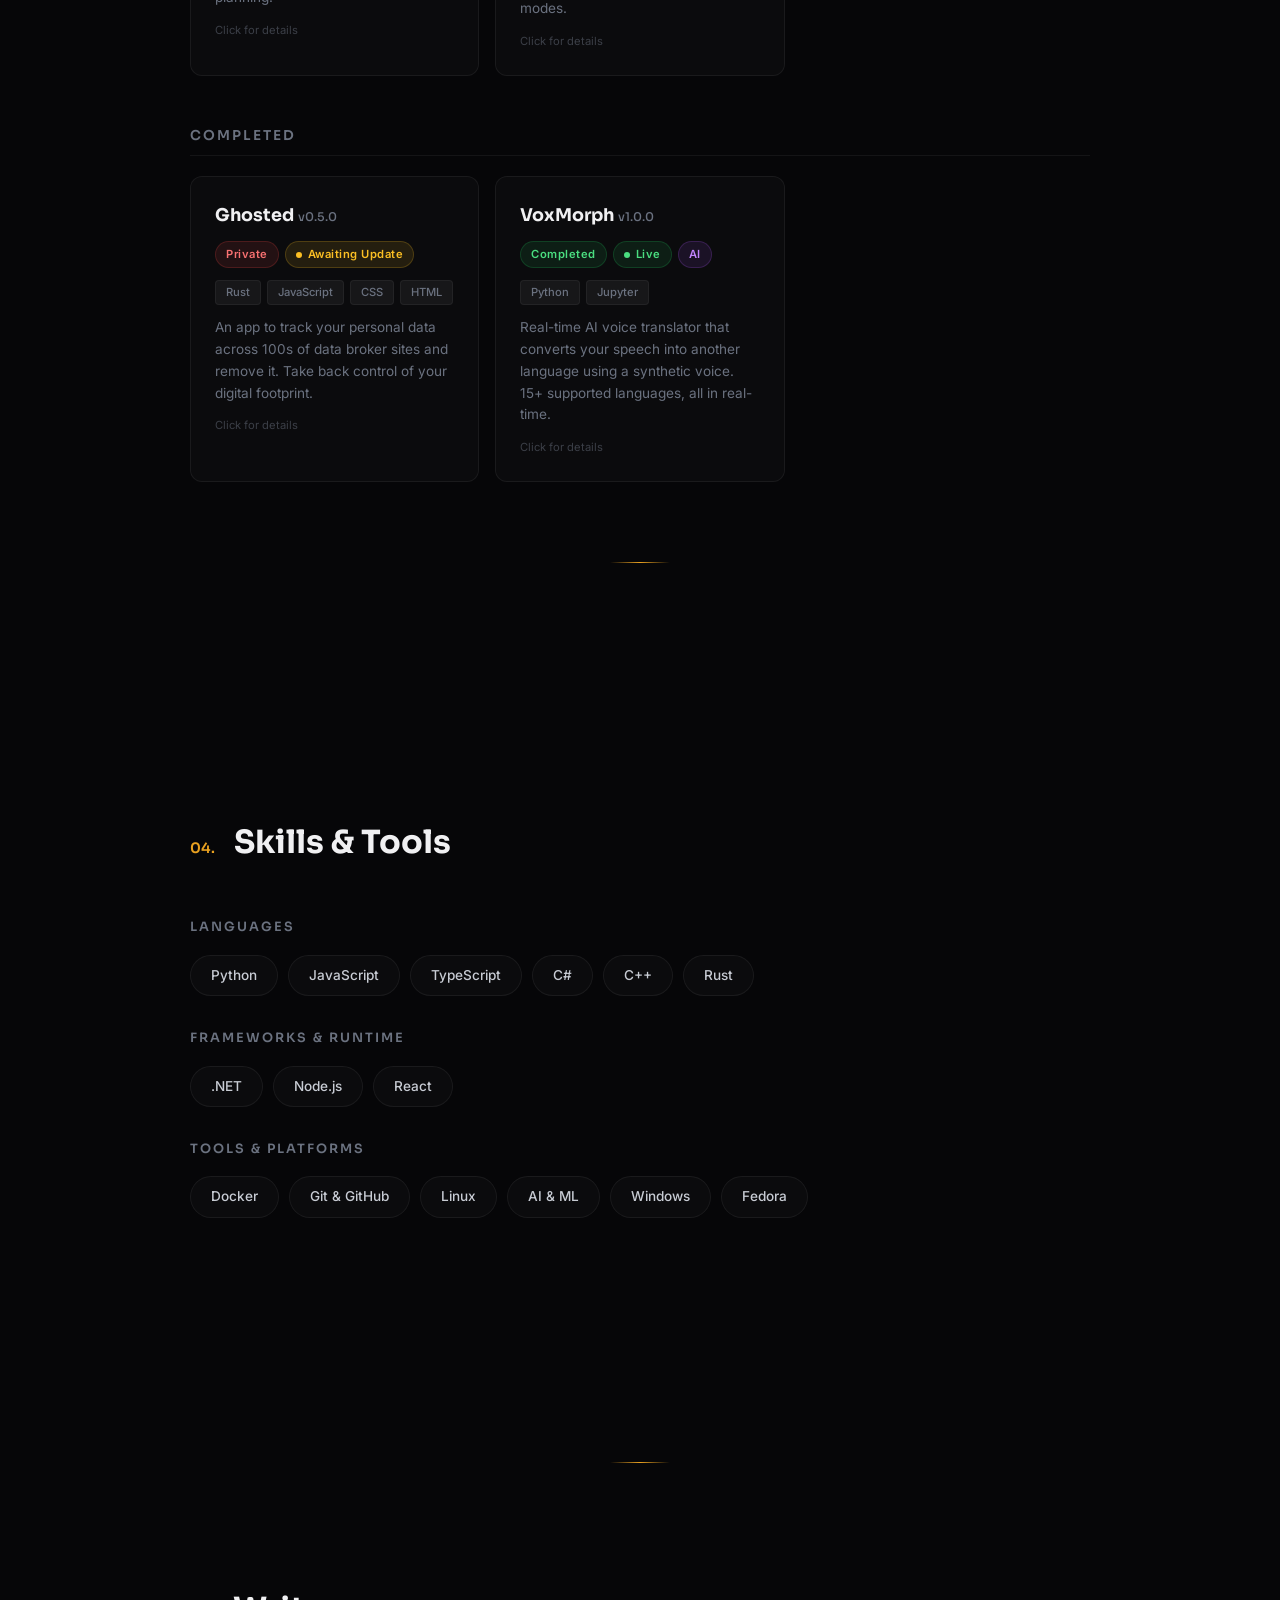
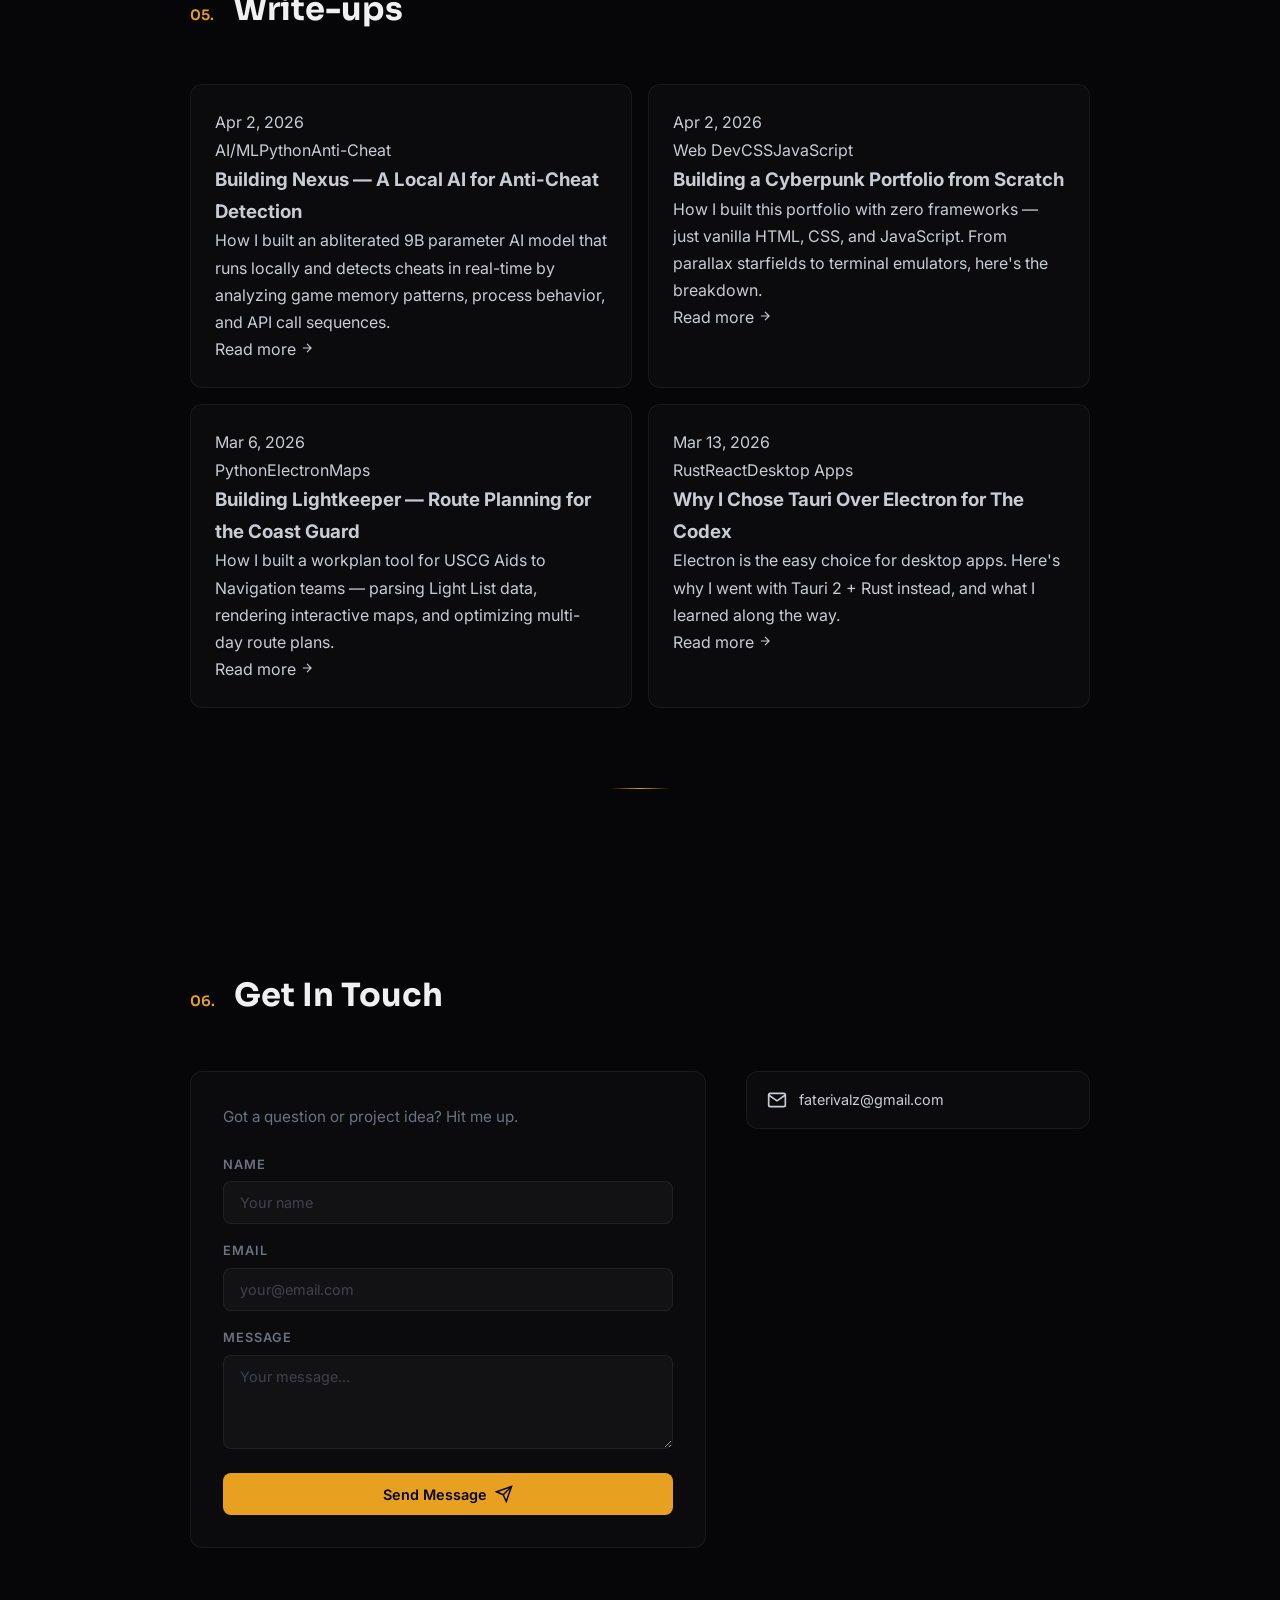
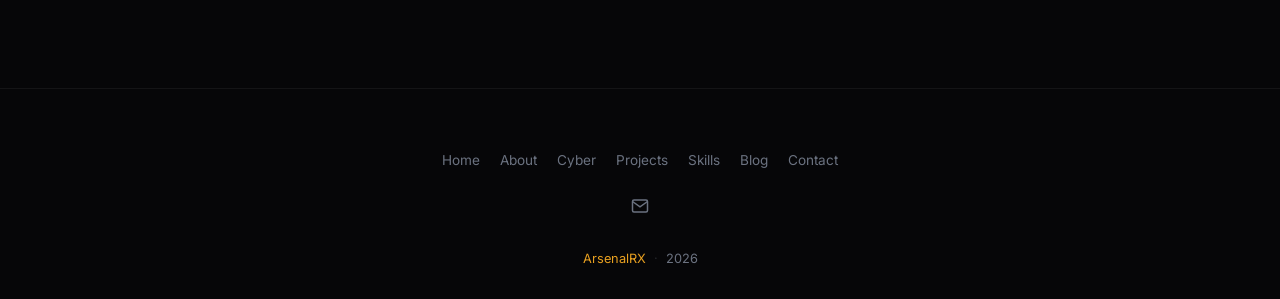
==== commit 96887f86: "Update site content" ====
--- a/index.html
+++ b/index.html
@@ -87,10 +87,6 @@
           <span>View My Work</span>
           <svg width="20" height="20" viewBox="0 0 24 24" fill="none" stroke="currentColor" stroke-width="2"><path d="M7 17l9.2-9.2M17 17V7H7"/></svg>
         </a>
-        <a href="https://github.com/ArsenalRX" target="_blank" class="btn btn-ghost">
-          <svg width="20" height="20" viewBox="0 0 24 24" fill="currentColor"><path d="M12 0C5.37 0 0 5.37 0 12c0 5.3 3.438 9.8 8.205 11.385.6.113.82-.258.82-.577 0-.285-.01-1.04-.015-2.04-3.338.724-4.042-1.61-4.042-1.61-.546-1.385-1.335-1.755-1.335-1.755-1.087-.744.084-.729.084-.729 1.205.084 1.838 1.236 1.838 1.236 1.07 1.835 2.809 1.305 3.495.998.108-.776.417-1.305.76-1.605-2.665-.3-5.466-1.332-5.466-5.93 0-1.31.465-2.38 1.235-3.22-.135-.303-.54-1.523.105-3.176 0 0 1.005-.322 3.3 1.23.96-.267 1.98-.399 3-.405 1.02.006 2.04.138 3 .405 2.28-1.552 3.285-1.23 3.285-1.23.645 1.653.24 2.873.12 3.176.765.84 1.23 1.91 1.23 3.22 0 4.61-2.805 5.625-5.475 5.92.42.36.81 1.096.81 2.22 0 1.605-.015 2.896-.015 3.286 0 .315.21.69.825.57C20.565 21.795 24 17.295 24 12c0-6.63-5.37-12-12-12z"/></svg>
-          <span>GitHub</span>
-        </a>
       </div>
     </div>
     <div class="scroll-indicator" id="scrollIndicator">
@@ -269,7 +265,7 @@
 
       <h3 class="projects-category-title reveal">Live</h3>
       <div class="projects-grid">
-        <a href="https://github.com/ArsenalRX/lightkeeper-releases/releases/tag/v0.9.0" target="_blank" class="project-card project-card-link reveal" data-lang="python">
+        <div class="project-card reveal" data-lang="python">
           <h3 class="project-name">Lightkeeper <span class="project-version">v0.9.0</span></h3>
           <div class="project-badges">
             <span class="project-badge live-pulse"><span class="pulse-dot"></span> Live</span>
@@ -279,9 +275,10 @@
             <span class="tech-tag">Electron</span>
           </div>
           <p class="project-desc">A USCG ATON workplan tool — downloads Light List data, provides interactive maps across all 9 districts, and generates optimized multi-day trip workplans with route planning.</p>
-        </a>
-
-        <a href="https://github.com/nisakson2000/dnd-tracker/releases/tag/v0.8.7" target="_blank" class="project-card project-card-link reveal" data-lang="react">
+          <span class="project-click-hint">Click for details</span>
+        </div>
+
+        <div class="project-card reveal" data-lang="react">
           <h3 class="project-name">The Codex <span class="project-version">v0.8.7</span></h3>
           <div class="project-badges">
             <span class="project-badge live-pulse"><span class="pulse-dot"></span> Live</span>
@@ -293,7 +290,8 @@
             <span class="tech-tag">Rust</span>
           </div>
           <p class="project-desc">A native D&D 5e character tracker with full ruleset support, 2,000+ article encyclopedia, real-time multiplayer sessions, and Player/DM modes.</p>
-        </a>
+          <span class="project-click-hint">Click for details</span>
+        </div>
       </div>
 
       <h3 class="projects-category-title reveal">Completed</h3>
@@ -314,7 +312,7 @@
           <span class="project-click-hint">Click for details</span>
         </div>
 
-        <a href="https://github.com/ArsenalRX/voxmorph" target="_blank" class="project-card project-card-link reveal" data-lang="python">
+        <div class="project-card reveal" data-lang="python">
           <h3 class="project-name">VoxMorph <span class="project-version">v1.0.0</span></h3>
           <div class="project-badges">
             <span class="project-badge completed">Completed</span>
@@ -326,15 +324,10 @@
             <span class="tech-tag">Jupyter</span>
           </div>
           <p class="project-desc">Real-time AI voice translator that converts your speech into another language using a synthetic voice. 15+ supported languages, all in real-time.</p>
-        </a>
-      </div>
-
-      <div class="projects-cta reveal">
-        <a href="https://github.com/ArsenalRX?tab=repositories" target="_blank" class="btn btn-ghost">
-          View All on GitHub
-          <svg width="16" height="16" viewBox="0 0 24 24" fill="none" stroke="currentColor" stroke-width="2"><path d="M18 13v6a2 2 0 01-2 2H5a2 2 0 01-2-2V8a2 2 0 012-2h6M15 3h6v6M10 14L21 3"/></svg>
-        </a>
-      </div>
+          <span class="project-click-hint">Click for details</span>
+        </div>
+      </div>
+
     </div>
   </section>
 
@@ -420,10 +413,6 @@
             <a href="mailto:faterivalz@gmail.com" class="contact-link-item">
               <svg width="20" height="20" viewBox="0 0 24 24" fill="none" stroke="currentColor" stroke-width="2"><path d="M4 4h16c1.1 0 2 .9 2 2v12c0 1.1-.9 2-2 2H4c-1.1 0-2-.9-2-2V6c0-1.1.9-2 2-2z"/><polyline points="22,6 12,13 2,6"/></svg>
               <span>faterivalz@gmail.com</span>
-            </a>
-            <a href="https://github.com/ArsenalRX" target="_blank" class="contact-link-item">
-              <svg width="20" height="20" viewBox="0 0 24 24" fill="currentColor"><path d="M12 0C5.37 0 0 5.37 0 12c0 5.3 3.438 9.8 8.205 11.385.6.113.82-.258.82-.577 0-.285-.01-1.04-.015-2.04-3.338.724-4.042-1.61-4.042-1.61-.546-1.385-1.335-1.755-1.335-1.755-1.087-.744.084-.729.084-.729 1.205.084 1.838 1.236 1.838 1.236 1.07 1.835 2.809 1.305 3.495.998.108-.776.417-1.305.76-1.605-2.665-.3-5.466-1.332-5.466-5.93 0-1.31.465-2.38 1.235-3.22-.135-.303-.54-1.523.105-3.176 0 0 1.005-.322 3.3 1.23.96-.267 1.98-.399 3-.405 1.02.006 2.04.138 3 .405 2.28-1.552 3.285-1.23 3.285-1.23.645 1.653.24 2.873.12 3.176.765.84 1.23 1.91 1.23 3.22 0 4.61-2.805 5.625-5.475 5.92.42.36.81 1.096.81 2.22 0 1.605-.015 2.896-.015 3.286 0 .315.21.69.825.57C20.565 21.795 24 17.295 24 12c0-6.63-5.37-12-12-12z"/></svg>
-              <span>github.com/ArsenalRX</span>
             </a>
           </div>
         </div>
@@ -443,9 +432,6 @@
       <a href="#contact">Contact</a>
     </div>
     <div class="footer-social">
-      <a href="https://github.com/ArsenalRX" target="_blank" aria-label="GitHub">
-        <svg width="18" height="18" viewBox="0 0 24 24" fill="currentColor"><path d="M12 0C5.37 0 0 5.37 0 12c0 5.3 3.438 9.8 8.205 11.385.6.113.82-.258.82-.577 0-.285-.01-1.04-.015-2.04-3.338.724-4.042-1.61-4.042-1.61-.546-1.385-1.335-1.755-1.335-1.755-1.087-.744.084-.729.084-.729 1.205.084 1.838 1.236 1.838 1.236 1.07 1.835 2.809 1.305 3.495.998.108-.776.417-1.305.76-1.605-2.665-.3-5.466-1.332-5.466-5.93 0-1.31.465-2.38 1.235-3.22-.135-.303-.54-1.523.105-3.176 0 0 1.005-.322 3.3 1.23.96-.267 1.98-.399 3-.405 1.02.006 2.04.138 3 .405 2.28-1.552 3.285-1.23 3.285-1.23.645 1.653.24 2.873.12 3.176.765.84 1.23 1.91 1.23 3.22 0 4.61-2.805 5.625-5.475 5.92.42.36.81 1.096.81 2.22 0 1.605-.015 2.896-.015 3.286 0 .315.21.69.825.57C20.565 21.795 24 17.295 24 12c0-6.63-5.37-12-12-12z"/></svg>
-      </a>
       <a href="mailto:faterivalz@gmail.com" aria-label="Email">
         <svg width="18" height="18" viewBox="0 0 24 24" fill="none" stroke="currentColor" stroke-width="2"><path d="M4 4h16c1.1 0 2 .9 2 2v12c0 1.1-.9 2-2 2H4c-1.1 0-2-.9-2-2V6c0-1.1.9-2 2-2z"/><polyline points="22,6 12,13 2,6"/></svg>
       </a>
